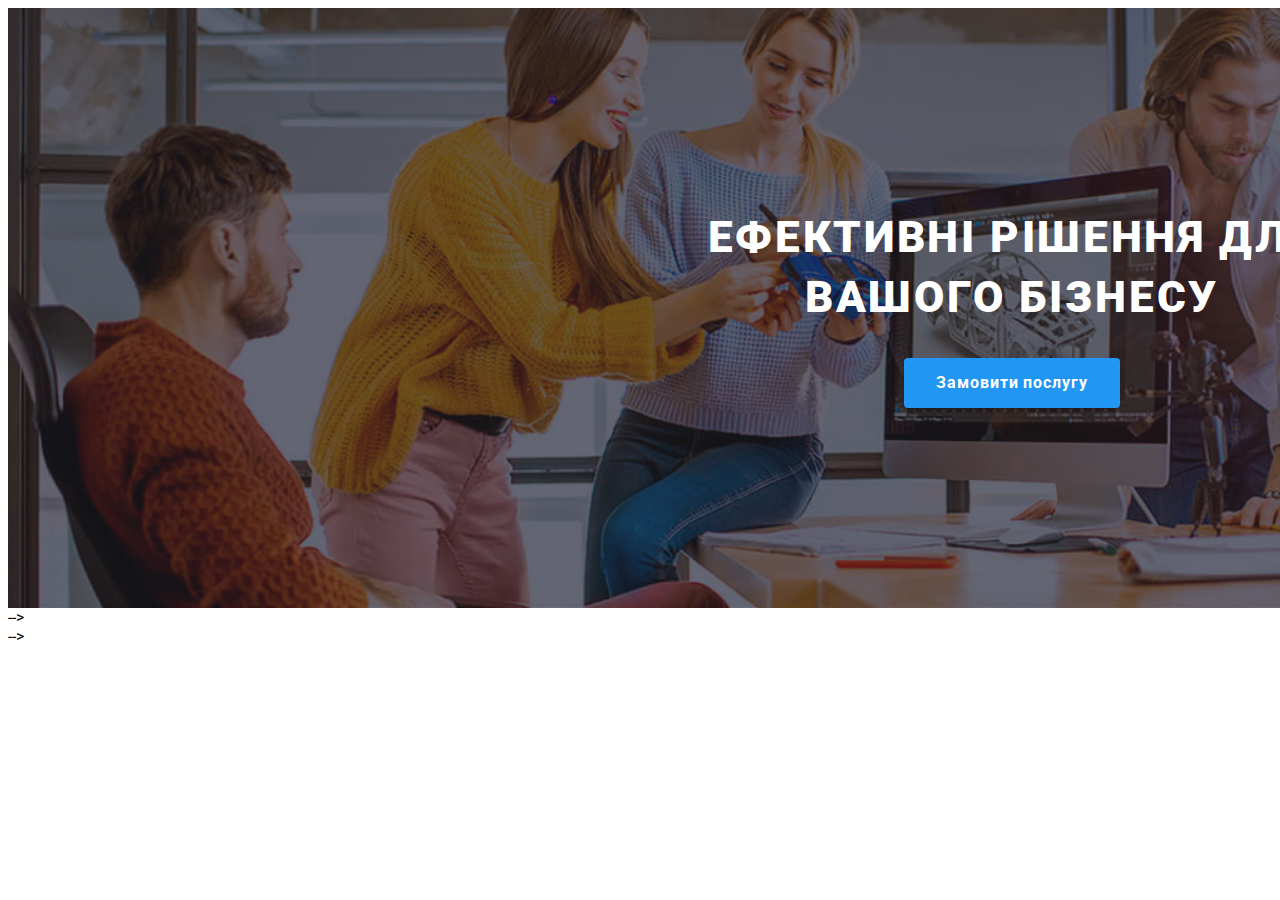
==== index.html @ d5b86d8e "1" ====
<!DOCTYPE html>
<html lang="uk">
  <head>
    <meta charset="UTF-8" />
    <meta http-equiv="X-UA-Compatible" content="IE=edge" />
    <meta name="viewport" content="width=device-width, initial-scale=1.0" />
    <title>Студія</title>
    <link rel="preconnect" href="https://fonts.googleapis.com" />
    <link rel="preconnect" href="https://fonts.gstatic.com" crossorigin />
    <link
      href="https://fonts.googleapis.com/css2?family=Raleway:wght@700&family=Roboto:wght@400;500;700;900&display=swap"
      rel="stylesheet"
    />
    <link
      rel="stylesheet"
      href="https://cdnjs.cloudflare.com/ajax/libs/modern-normalize/1.1.0/modern-normalize.min.css"
      integrity="sha512-wpPYUAdjBVSE4KJnH1VR1HeZfpl1ub8YT/NKx4PuQ5NmX2tKuGu6U/JRp5y+Y8XG2tV+wKQpNHVUX03MfMFn9Q=="
      crossorigin="anonymous"
      referrerpolicy="no-referrer"
    />
    <link rel="stylesheet" href="./css/main.min.css" />
  </head>
  <body>
    <!-- <header class="header">
      <div class="container header__container">
        <nav class="navigation">
          <a class="logo navigation__logo link" href="./index.html"
            >Web<span class="logo__item">Studio</span></a
          >
          <ul class="category list">
            <li class="category__item">
              <a
                class="category__link link current category__header"
                href="./index.html"
                >Студія</a
              >
            </li>
            <li class="category__item">
              <a
                class="category__link link category__header"
                href="./portfolio.html"
                >Портфоліо</a
              >
            </li>
            <li class="category__item">
              <a class="category__link link category__header" href="#"
                >Контакти</a
              >
            </li>
          </ul>
        </nav>
        <ul class="connect list header__connect">
          <li class="connect__top">
            <a class="connect__mail link" href="mailto:info@devstudio.com">
              <svg class="connect__icon" width="16" height="12">
                <use href="./images/symbol-defs.svg#icon-envelope"></use>
              </svg>
              info@devstudio.com</a
            >
          </li>
          <li class="connect__bottom">
            <a class="connect__tel link" href="tel:+380961111111">
              <svg class="connect__icon" width="10" height="16">
                <use href="./images/symbol-defs.svg#icon-smartphone"></use>
              </svg>
              +38 096 111 11 11
            </a>
          </li>
        </ul>
      </div>
    </header> -->
    <main>
      <section class="hero section-hero">
        <div class="container hero_container">
          <h1 class="hero-title">Ефективні рішення для вашого бізнесу</h1>
          <button type="button" data-modal-open class="hero-btn">
            Замовити послугу
          </button>
        </div>
      </section>
      -->
      <!-- <section class="about section">
        <div class="container">
          <ul class="picture list">
            <li class="picture__item-1">
              <div class="picture__icon about__icon">
                <svg
                  class="picture__soc-icon about__soc-icon"
                  width="70"
                  height="70"
                >
                  <use href="./images/symbol-defs.svg#icon-antenna"></use>
                </svg>
              </div>
              <h3 class="picture__title about__picture">Увага до деталей</h3>
              <p class="picture__text">
                Ідейні міркування, і навіть початок повсякденної роботи з
                формування позиції.
              </p>
            </li>
            <li class="picture__item-2">
              <div class="picture__icon about__icon">
                <svg
                  class="picture__soc-icon about__soc-icon"
                  width="70"
                  height="70"
                >
                  <use href="./images/symbol-defs.svg#icon-clock"></use>
                </svg>
              </div>
              <h3 class="picture__title about__picture">Пунктуальність</h3>
              <p class="picture__text">
                Завдання організації, особливо рамки і місце навчання кадрів
                тягне у себе.
              </p>
            </li>
            <li class="picture__item-3">
              <div class="picture__icon about__icon">
                <svg
                  class="picture__soc-icon about__soc-icon"
                  width="70"
                  height="70"
                >
                  <use href="./images/symbol-defs.svg#icon-diagram"></use>
                </svg>
              </div>
              <h3 class="picture__title about__picture">Планування</h3>
              <p class="picture__text">
                Так само консультація з широким активом значною мірою зумовлює.
              </p>
            </li>
            <li class="picture__item-4">
              <div class="picture__icon about__icon">
                <svg
                  class="picture__soc-icon about__soc-icon"
                  width="70"
                  height="70"
                >
                  <use href="./images/symbol-defs.svg#icon-astronaut"></use>
                </svg>
              </div>
              <h3 class="picture__title about__picture">Сучасні технології</h3>
              <p class="picture__text">
                Значимість цих проблем настільки очевидна, що реалізація
                планових завдань.
              </p>
            </li>
          </ul>
        </div>
      </section> -->
      <!-- <section class="work section-work">
        <div class="container">
          <h2 class="work-title">Чим ми займаємося</h2>
          <ul class="card list">
            <li class="card__item">
              <img
                src="./images/hw1-1-img.jpg"
                alt="робоче місце"
                width="370"
                height="294"
              />
              <p class="card__heading work__card">Десктопні додатки</p>
            </li>
            <li class="card__item">
              <img
                src="./images/hw1-2-img.jpg"
                alt="робоче місце"
                width="370"
                height="294"
              />
              <p class="card__heading work__card">Мобільні додатки</p>
            </li>
            <li class="card__item">
              <img
                src="./images/hw1-3-img.jpg"
                alt="робоче місце"
                width="370"
                height="294"
              />
              <p class="card__heading work__card">Дизайнерські рішення</p>
            </li>
          </ul>
        </div>
      </section> -->
      <!--<section class="team section">
        <div class="container">
          <h2 class="team-top-title">Наша команда</h2>
          <ul class="team-list list">
            <li class="team-link">
              <img
                class="team-img"
                src="./images/team-hw1-1.jpg"
                alt="Ігор Дем'яненко"
                width="270"
                height="260"
              />
              <div class="team-content">
                <h3 class="team-title">Ігор Дем'яненко</h3>
                <p class="team-text">Product Designer</p>
              </div>
              <ul class="team-soc-list list">
                <li class="team-soc-item">
                  <a class="team-soc-link" href="">
                    <svg class="team-soc-icon" width="20" height="20">
                      <use href="./images/symbol-defs.svg#icon-instagram"></use>
                    </svg>
                  </a>
                </li>
                <li class="team-soc-item">
                  <a class="team-soc-link" href="">
                    <svg class="team-soc-icon" width="20" height="20">
                      <use href="./images/symbol-defs.svg#icon-twitter"></use>
                    </svg>
                  </a>
                </li>
                <li class="team-soc-item">
                  <a class="team-soc-link" href="">
                    <svg class="team-soc-icon" width="20" height="20">
                      <use href="./images/symbol-defs.svg#icon-facebook"></use>
                    </svg>
                  </a>
                </li>
                <li class="team-soc-item">
                  <a class="team-soc-link" href="">
                    <svg class="team-soc-icon" width="20" height="20">
                      <use href="./images/symbol-defs.svg#icon-linkedin"></use>
                    </svg>
                  </a>
                </li>
              </ul>
            </li>
            <li class="team-link">
              <img
                class="team-img"
                src="./images/team-hw1-2.jpg"
                alt="Ольга Рєпіна"
                width="270"
                height="260"
              />
              <div class="team-content">
                <h3 class="team-title">Ольга Рєпіна</h3>
                <p class="team-text">Frontend Developer</p>
              </div>
              <ul class="team-soc-list list">
                <li class="team-soc-item">
                  <a class="team-soc-link" href="">
                    <svg class="team-soc-icon" width="20" height="20">
                      <use href="./images/symbol-defs.svg#icon-instagram"></use>
                    </svg>
                  </a>
                </li>
                <li class="team-soc-item">
                  <a class="team-soc-link" href="">
                    <svg class="team-soc-icon" width="20" height="20">
                      <use href="./images/symbol-defs.svg#icon-twitter"></use>
                    </svg>
                  </a>
                </li>
                <li class="team-soc-item">
                  <a class="team-soc-link" href="">
                    <svg class="team-soc-icon" width="20" height="20">
                      <use href="./images/symbol-defs.svg#icon-facebook"></use>
                    </svg>
                  </a>
                </li>
                <li class="team-soc-item">
                  <a class="team-soc-link" href="">
                    <svg class="team-soc-icon" width="20" height="20">
                      <use href="./images/symbol-defs.svg#icon-linkedin"></use>
                    </svg>
                  </a>
                </li>
              </ul>
            </li>
            <li class="team-link">
              <img
                class="team-img"
                src="./images/team-hw1-3.jpg"
                alt="Микола Тарасов"
                width="270"
                height="260"
              />
              <div class="team-content">
                <h3 class="team-title">Микола Тарасов</h3>
                <p class="team-text">Marketing</p>
              </div>
              <ul class="team-soc-list list">
                <li class="team-soc-item">
                  <a class="team-soc-link" href="">
                    <svg class="team-soc-icon" width="20" height="20">
                      <use href="./images/symbol-defs.svg#icon-instagram"></use>
                    </svg>
                  </a>
                </li>
                <li class="team-soc-item">
                  <a class="team-soc-link" href="">
                    <svg class="team-soc-icon" width="20" height="20">
                      <use href="./images/symbol-defs.svg#icon-twitter"></use>
                    </svg>
                  </a>
                </li>
                <li class="team-soc-item">
                  <a class="team-soc-link" href="">
                    <svg class="team-soc-icon" width="20" height="20">
                      <use href="./images/symbol-defs.svg#icon-facebook"></use>
                    </svg>
                  </a>
                </li>
                <li class="team-soc-item">
                  <a class="team-soc-link" href="">
                    <svg class="team-soc-icon" width="20" height="20">
                      <use href="./images/symbol-defs.svg#icon-linkedin"></use>
                    </svg>
                  </a>
                </li>
              </ul>
            </li>
            <li class="team-link">
              <img
                class="team-img"
                src="./images/team-hw1-4.jpg"
                alt="Михайло Єрмаков"
                width="270"
                height="260"
              />
              <div class="team-content">
                <h3 class="team-title">Михайло Єрмаков</h3>
                <p class="team-text">UI Designer</p>
              </div>
              <ul class="team-soc-list list">
                <li class="team-soc-item">
                  <a class="team-soc-link" href="">
                    <svg class="team-soc-icon" width="20" height="20">
                      <use href="./images/symbol-defs.svg#icon-instagram"></use>
                    </svg>
                  </a>
                </li>
                <li class="team-soc-item">
                  <a class="team-soc-link" href="">
                    <svg class="team-soc-icon" width="20" height="20">
                      <use href="./images/symbol-defs.svg#icon-twitter"></use>
                    </svg>
                  </a>
                </li>
                <li class="team-soc-item">
                  <a class="team-soc-link" href="">
                    <svg class="team-soc-icon" width="20" height="20">
                      <use href="./images/symbol-defs.svg#icon-facebook"></use>
                    </svg>
                  </a>
                </li>
                <li class="team-soc-item">
                  <a class="team-soc-link" href="">
                    <svg class="team-soc-icon" width="20" height="20">
                      <use href="./images/symbol-defs.svg#icon-linkedin"></use>
                    </svg>
                  </a>
                </li>
              </ul>
            </li>
          </ul>
        </div>
      </section>
      -->
      <!--<section class="client section">
        <div class="container">
          <h2 class="client-title">Постійні клієнти</h2>
          <ul class="client-list list">
            <li class="client-item">
              <a class="client-link" href="">
                <svg class="client-icon" width="106" height="60">
                  <use href="./images/symbol-defs.svg#icon-Logo-1"></use>
                </svg>
              </a>
            </li>
            <li class="client-item">
              <a class="client-link" href="">
                <svg class="client-icon" width="106" height="60">
                  <use href="./images/symbol-defs.svg#icon-Logo-2"></use>
                </svg>
              </a>
            </li>
            <li class="client-item">
              <a class="client-link" href="">
                <svg class="client-icon" width="106" height="60">
                  <use href="./images/symbol-defs.svg#icon-Logo-3"></use>
                </svg>
              </a>
            </li>
            <li class="client-item">
              <a class="client-link" href="">
                <svg class="client-icon" width="106" height="60">
                  <use href="./images/symbol-defs.svg#icon-Logo-4"></use>
                </svg>
              </a>
            </li>
            <li class="client-item">
              <a class="client-link" href="">
                <svg class="client-icon" width="106" height="60">
                  <use href="./images/symbol-defs.svg#icon-Logo-4-1"></use>
                </svg>
              </a>
            </li>
            <li class="client-item">
              <a class="client-link" href="">
                <svg class="client-icon" width="106" height="60">
                  <use href="./images/symbol-defs.svg#icon-Logo-6"></use>
                </svg>
              </a>
            </li>
          </ul>
        </div>
      </section>
    </main> -->
      <!--<footer class="footer">
      <div class="foter container">
        <div class="footer-soc">
          <a class="footer-link link" href="./index.html"
            >Web<span class="footer-logo">Studio</span></a
          >
          <address class="footer-address">
            <ul class="footer-list list">
              <li class="footer-item">
                <a
                  class="footer-map link"
                  href="https://goo.gl/maps/CyibSN7R3VRPbVuL6"
                  target="_blank"
                  rel="noopener noreferrer"
                  >м. Київ, пр-т Лесі Українки, 26</a
                >
              </li>
              <li class="footer-item">
                <a class="footer-mail link" href="mailto:info@devstudio.com"
                  >info@devstudio.com</a
                >
              </li>
              <li>
                <a class="footer-tel link" href="tel:+380961111111"
                  >+38 096 111 11 11</a
                >
              </li>
            </ul>
          </address>
        </div>
        <div class="footer-soc">
          <div class="foter-item">
            <p class="footer-soc-title">приєднуйтесь</p>
            <ul class="footer-soc-list list">
              <li class="footer-soc-item">
                <a class="footer-soc-link" href="">
                  <svg class="footer-soc-icon" width="20" height="20">
                    <use href="./images/symbol-defs.svg#icon-instagram"></use>
                  </svg>
                </a>
              </li>
              <li class="footer-soc-item">
                <a class="footer-soc-link" href="">
                  <svg class="footer-soc-icon" width="20" height="20">
                    <use href="./images/symbol-defs.svg#icon-twitter"></use>
                  </svg>
                </a>
              </li>
              <li class="footer-soc-item">
                <a class="footer-soc-link" href="">
                  <svg class="footer-soc-icon" width="20" height="20">
                    <use href="./images/symbol-defs.svg#icon-facebook"></use>
                  </svg>
                </a>
              </li>
              <li class="footer-soc-item">
                <a class="footer-soc-link" href="">
                  <svg class="footer-soc-icon" width="20" height="20">
                    <use href="./images/symbol-defs.svg#icon-linkedin"></use>
                  </svg>
                </a>
              </li>
            </ul>
          </div>
        </div>
        <form>
          <p class="footer-mailing-title">Підпишіться на розсилку</p>
          <input
            type="email"
            class="footer-input"
            name="user-email"
            placeholder="E-mail"
          />
          <button type="submit" class="footer-btn">
            <div class="mailing-item">
              Підписатися
              <svg width="24" height="24">
                <use href="./images/symbol-defs.svg#icon-icon-send"></use>
              </svg>
            </div>
          </button>
        </form>
      </div>
    </footer>
    <div data-modal class="backdrop is-hidden" data-modal>
      <div class="modal">
        <button type="button" data-modal-close class="modal-button">
          <svg class="svg" width="18" height="18">
            <use href="./images/symbol-defs.svg#icon-close-black"></use>
          </svg>
        </button>
        <p class="modal-title">Залиште свої дані, ми вам передзвонимо</p>
        <form>
          <div class="modal-field">
            <label>
              <span class="modal-item">Ім'я</span>
              <div class="input-wrap">
                <input
                  type="text"
                  class="modal-input"
                  name="user-name"
                  placeholder=""
                  required
                />
                <svg class="modal-input-icon" width="18" height="18">
                  <use href="./images/symbol-defs.svg#icon-person-black"></use>
                </svg>
              </div>
            </label>
          </div>
          <label>
            <span class="modal-item">Телефон</span>
            <div class="input-wrap">
              <input
                type="tel"
                class="modal-input"
                name="user-tel"
                placeholder=""
                required
              />
              <svg class="modal-input-icon" width="18" height="18">
                <use href="./images/symbol-defs.svg#icon-phone-black"></use>
              </svg>
            </div>
          </label>
          <label>
            <span class="modal-item">Пошта</span>
            <div class="input-wrap">
              <input
                type="email"
                class="modal-input"
                name="user-"
                placeholder=""
              />
              <svg class="modal-input-icon" width="18" height="18">
                <use href="./images/symbol-defs.svg#icon-email-black"></use>
              </svg>
            </div>
          </label>
          <label>
            <span class="modal-item">Коментар</span>
            <textarea
              type="text"
              class="modal-input-bottom"
              name="user-text"
              placeholder="Введіть текст"
            ></textarea>
          </label>
          <div class="checkbox">
            <input type="checkbox" class="checkbox-text" />
            <div class="checkbox-box">
              <p class="checkbox-title">Погоджуюся з розсилкою та приймаю</p>
              <a href="" class="checkbox-link">Умови договору</a>
            </div>
          </div>
          <button type="submit" class="modal-btn">Відправити</button>
        </form>
      </div>
    </div>
    <script src="./modal.js"></script>
  </body>
</html> -->
    </main>
  </body>
</html>
-->
---- css/main.min.css ----
p,h1,h2,h3,h4,h5,h6{margin:0}ul,ol{margin:0;padding-left:0}button{cursor:pointer}img{display:block;width:100%;max-width:100%;height:auto}body{font-family:"Roboto",sans-serif;background-color:#fff}.list{list-style:none}.link{text-decoration:none}.container{width:100%;padding-left:15px;padding-right:15px;margin:0 auto}@media screen and (min-width: 480px){.container{width:480px}}@media screen and (min-width: 768px){.container{width:656px}}@media screen and (min-width: 1200px){.container{width:1200px}}.section{padding-top:94px;padding-bottom:94px}@media screen and (min-width: 768px){.section{padding-top:60px;padding-bottom:60px}}.section-hero{padding:118px 60px 198px}@media screen and (min-width: 768px){.section-hero{padding:118px 204px 198px}}@media screen and (min-width: 1200px){.section-hero{padding-bottom:200px;padding-top:200px;width:1600px;margin:0 auto}}.section-work{padding-bottom:94px}.backdrop{position:fixed;width:100%;height:100%;top:0;left:0;background-color:rgba(0,0,0,.2);transition:visibility 250ms cubic-bezier(0.4, 0, 0.2, 1),opacity 250ms cubic-bezier(0.4, 0, 0.2, 1)}.modal{width:500px;min-height:500px;background-color:#fff;position:absolute;top:50%;left:50%;transform:translate(-50%, -50%) scale(1);transition:transform 250ms linear;padding:40px}.backdrop.is-hidden .modal{transform:translate(-50%, 50%) scaleY(0)}.is-hidden{opacity:0;visibility:hidden;pointer-events:none}.svg{transition-property:fill;transition-duration:250ms;transition-timing-function:cubic-bezier(0.4, 0, 0.2, 1)}.modal-button:hover .svg{fill:#2196f3}.modal-button{position:absolute;top:10px;right:10px;width:30px;height:30px;padding:0;background-color:#fff;border:1px solid rgba(0,0,0,.1);border-radius:50%;cursor:pointer;display:flex;align-items:center;justify-content:center;padding:0;transition-property:fill;transition-duration:250ms;transition-timing-function:cubic-bezier(0.4, 0, 0.2, 1)}.backdrop{width:100%;height:100%;left:0;top:0;box-shadow:0px 1px 3px rgba(0,0,0,.12),0px 1px 1px rgba(0,0,0,.14),0px 2px 1px rgba(0,0,0,.2);border-radius:4px}.modal-title{font-family:"Roboto";font-style:normal;font-weight:700;font-size:20px;line-height:1.15;text-align:center;letter-spacing:.03em;color:#212121;text-align:center;margin-bottom:12px}.modal-input{width:100%;height:40px;border:1px solid rgba(33,33,33,.2);border-radius:4px;padding-left:42px;outline:rgba(0,0,0,0);transition-property:border-color;transition-duration:250ms;transition-timing-function:cubic-bezier(0.4, 0, 0.2, 1)}.modal-input:focus,.modal-input:hover{border-color:#2196f3}.input-wrap{position:relative}.modal-input-icon{position:absolute;top:50%;transform:translateY(-50%);left:12px;transition-property:fill;transition-duration:250ms;transition-timing-function:cubic-bezier(0.4, 0, 0.2, 1)}.modal-input:focus+.modal-input-icon,.modal-input:hover+.modal-input-icon{fill:#2196f3}.modal-field{margin-bottom:10px}.modal-input-bottom{width:100%;height:120px;border:1px solid rgba(33,33,33,.2);border-radius:4px;margin-bottom:20px;resize:none;padding-top:12px;padding-left:16px;transition-property:border-color;transition-duration:250ms;transition-timing-function:cubic-bezier(0.4, 0, 0.2, 1)}.modal-input-bottom:focus,.modal-input-bottom:hover{border-color:#2196f3}.modal-input-bottom::-moz-placeholder{font-family:"Roboto";font-style:normal;font-weight:400;font-size:12px;line-height:1.1666666667;letter-spacing:.01em;color:rgba(117,117,117,.5)}.modal-input-bottom:-ms-input-placeholder{font-family:"Roboto";font-style:normal;font-weight:400;font-size:12px;line-height:1.1666666667;letter-spacing:.01em;color:rgba(117,117,117,.5)}.modal-input-bottom::placeholder{font-family:"Roboto";font-style:normal;font-weight:400;font-size:12px;line-height:1.1666666667;letter-spacing:.01em;color:rgba(117,117,117,.5)}.modal-item{font-family:"Roboto";font-style:normal;font-weight:400;font-size:12px;line-height:1.1666666667;letter-spacing:.01em;color:#757575;margin-bottom:4px}.checkbox{display:flex;margin-bottom:30px;justify-content:center;align-items:center}.checkbox-title{font-family:"Roboto";font-style:normal;font-weight:400;font-size:14px;line-height:1.7142857143;letter-spacing:.03em;color:#757575}.checkbox-link{font-family:"Roboto";font-style:normal;font-weight:400;font-size:14px;line-height:1.7142857143;letter-spacing:.03em;color:#2196f3}.checkbox-box{display:flex;margin-left:8px}.modal-btn{width:200px;height:50px;color:#fff;background:#2196f3;box-shadow:0px 4px 4px rgba(0,0,0,.15);border-radius:4px;margin-left:114px;border:none;transition-property:background-color;transition-duration:250ms;transition-timing-function:cubic-bezier(0.4, 0, 0.2, 1)}.modal-btn:hover,.modal-btn:focus{background-color:#188ce8}.checkbox-text{background-color:#2196f3;border-radius:2px;width:16px;height:15px;outline:none}.header{background-color:#fff;border-bottom:1px solid #ececec}.logo{font-family:"Raleway",sans-serif;font-style:normal;font-weight:700;font-size:26px;line-height:1.19;letter-spacing:.03em;color:#2196f3}.navigation__logo{margin-right:93px}.logo__item{color:#000}.category__link{position:relative;text-decoration:none;font-weight:500;font-size:14px;line-height:1.14;letter-spacing:.02em;color:#212121;display:inline-block;transition-property:fill,color;transition-duration:250ms;transition-timing-function:cubic-bezier(0.4, 0, 0.2, 1)}.category__link:hover,.category__link:focus{color:#2196f3;fill:#2196f3}.category__header{padding-top:32px;padding-bottom:32px}.header__container{display:flex;align-items:center}.navigation{display:flex;align-items:center}.connect{display:flex;align-items:center;justify-content:center}.header__connect{margin-left:218px;gap:50px}.category{display:flex}.category__item{margin-right:50px}.connect__mail{font-weight:500;font-size:14px;line-height:1.14;letter-spacing:.02em;color:#757575;display:flex;align-items:center;transition-property:fill,color;transition-duration:250ms;transition-timing-function:cubic-bezier(0.4, 0, 0.2, 1)}.connect__mail:hover,.connect__mail:focus{color:#2196f3;fill:#2196f3}.connect__tel{font-weight:500;font-size:14px;line-height:1.14;letter-spacing:.02em;color:#757575;display:flex;align-items:center;transition-property:fill,color;transition-duration:250ms;transition-timing-function:cubic-bezier(0.4, 0, 0.2, 1)}.connect__tel:hover,.connect__tel:focus{color:#2196f3;fill:#2196f3}.connect__icon{align-items:center;margin-right:10px;fill:#757575;transition-property:fill;transition-duration:250ms;transition-timing-function:cubic-bezier(0.4, 0, 0.2, 1)}.connect__tel:hover .connect__icon,.connect__tel:focus .connect__icon{fill:#2196f3}.connect__mail:hover .connect__icon,.connect__mail:focus .connect__icon{fill:#2196f3}.current{color:#2196f3;position:relative}.current::after{content:"";display:block;position:absolute;left:0;bottom:-1px;width:100%;height:4px;border-radius:2px;background-color:#2196f3}.hero_container{padding:0;width:100%}.hero{background-color:#2f303a;background-image:linear-gradient(rgba(47, 48, 58, 0.4), rgba(47, 48, 58, 0.4)),url(../images/hero-bg.jpg);background-repeat:no-repeat;background-position:center;background-size:cover;flex-grow:1}.hero-title{font-weight:900;font-size:26px;line-height:1.6153846154;text-align:center;letter-spacing:.06em;text-transform:uppercase;color:#fff;max-width:696px;margin:0 auto;margin-bottom:30px}@media screen and (min-width: 1200px){.hero-title{font-size:44px;line-height:1.36}}.hero-btn{font-family:inherit;font-weight:700;font-size:16px;line-height:1.87;display:flex;align-items:center;text-align:center;letter-spacing:.06em;color:#fff;min-width:216px;height:50px;margin:0 auto;justify-content:center;border:none;border-radius:4px}.hero-button{padding-right:492px;padding-left:492px}.hero-btn{background-color:#2196f3;transition-property:background-color;transition-duration:250ms;transition-timing-function:cubic-bezier(0.4, 0, 0.2, 1)}.hero-btn:hover,.hero-btn:focus{background-color:#188ce8}.picture__title{font-weight:700;font-size:14px;line-height:1.14;letter-spacing:.03em;text-transform:uppercase;color:#212121;margin-bottom:10px}.about__picture{margin-bottom:10px}.picture__text{font-weight:400;font-size:14px;line-height:1.71;letter-spacing:.03em;color:#757575}.picture__text{width:270;height:72}.picture{display:flex;flex-wrap:wrap;gap:30px}.picture__item-1{width:100%}@media screen and (min-width: 768px){.picture__item-1{width:calc((100% - 30px)/2)}}@media screen and (min-width: 1200px){.picture__item-1{width:calc((100% - 90px)/4)}}.picture__item-2{width:100%}@media screen and (min-width: 768px){.picture__item-2{width:calc((100% - 30px)/2)}}@media screen and (min-width: 1200px){.picture__item-2{width:calc((100% - 90px)/4)}}.picture__item-3{width:100%}@media screen and (min-width: 768px){.picture__item-3{width:calc((100% - 30px)/2)}}@media screen and (min-width: 1200px){.picture__item-3{width:calc((100% - 90px)/4)}}.picture__item-4{width:100%}@media screen and (min-width: 768px){.picture__item-4{width:calc((100% - 30px)/2)}}@media screen and (min-width: 1200px){.picture__item-4{width:calc((100% - 90px)/4)}}.picture__soc-icon{display:flex;align-items:center;justify-content:center;margin-top:25px;margin-bottom:25px;margin-left:100px;margin-right:10opx}.about__soc-icon{margin-top:25px;margin-bottom:25px;margin-left:100px;margin-right:10opx}.picture__icon{background-color:#f5f4fa;width:270px;height:120px;border-radius:4px;display:flex}.about__icon{margin-bottom:30px}.work-title{font-weight:700;font-size:36px;line-height:1.16;text-align:center;letter-spacing:.03em;color:#212121;margin-bottom:50px}.card{display:flex;justify-content:center;gap:30px}.card__item{position:relative}.card__heading{position:absolute;bottom:0;width:100%;font-weight:700;font-size:14px;line-height:1.1428571429;text-align:center;letter-spacing:.03em;text-transform:uppercase;color:#fff;background-color:rgba(47,48,58,.8)}.work__card{padding-top:27px;padding-bottom:27px}.team{background-color:#f5f4fa}.team-link{background-color:#fff;box-shadow:0px 1px 3px rgba(0,0,0,.12),0px 1px 1px rgba(0,0,0,.14),0px 2px 1px rgba(0,0,0,.2);border-radius:0px 0px 4px 4px;margin-bottom:30px;width:100%}@media screen and (min-width: 768px){.team-link{width:calc((100% - 30px)/2)}}@media screen and (min-width: 1200px){.team-link{width:calc((100% - 90px)/4)}}.team-img{margin-bottom:30px}.team-top-title{font-weight:700;font-size:36px;line-height:1.16;text-align:center;letter-spacing:.03em;color:#212121;margin-bottom:50px}.team-title{font-weight:500;font-size:16px;line-height:1.18;text-align:center;letter-spacing:.03em;color:#212121;margin-bottom:10px}.team-text{font-weight:400;font-size:16px;line-height:1.16;text-align:center;letter-spacing:.03em;color:#757575}.team-content{padding-bottom:16px}.team-list{display:flex;flex-wrap:wrap;gap:30px}.team-soc-link{width:44px;height:44px;border-radius:50%;background-color:#fff;display:flex;align-items:center;justify-content:center;transition-property:background-color;transition-duration:250ms;transition-timing-function:cubic-bezier(0.4, 0, 0.2, 1)}.team-soc-link:hover,.team-soc-link:focus{background-color:#2196f3}.team-soc-icon{fill:#afb1b8;transition-property:fill;transition-duration:250ms;transition-timing-function:cubic-bezier(0.4, 0, 0.2, 1)}.team-soc-link:hover .team-soc-icon,.team-soc-link:focus .team-soc-icon{fill:#fff}.team-soc-list{display:flex;justify-content:center;gap:10px;padding-bottom:30px}.client-title{font-weight:700;font-size:36px;line-height:1.18;text-align:center;letter-spacing:.03em;color:#212121;margin-bottom:50px}.client-item{height:92px;width:100%;width:calc((100% - 30px)/2)}@media screen and (min-width: 768px){.client-item{width:calc((100% - 60px)/3)}}@media screen and (min-width: 1200px){.client-item{width:calc((100% - 150px)/6)}}.client-list{display:flex;justify-content:center;flex-wrap:wrap;gap:30px}.client-link{display:flex;align-items:center;justify-content:center;border-radius:4px;border:1px solid #afb1b8;width:100%;height:100%;color:#afb1b8;transition-property:border-color;transition-duration:250ms;transition-timing-function:cubic-bezier(0.4, 0, 0.2, 1)}.client-link:hover,.client-link:focus{border-color:#2196f3}.client-icon{fill:currentColor;transition-property:fill;transition-duration:250ms;transition-timing-function:cubic-bezier(0.4, 0, 0.2, 1)}.client-link:hover .client-icon,.client-link:focus .client-icon{fill:#2196f3}.footer{background-color:#2f303a;padding-top:60px;padding-bottom:60px}.footer-logo{color:#fff}.footer-item{margin-bottom:9px}.footer-link{font-family:"Raleway",sans-serif;font-weight:700;font-size:26px;line-height:1.19;letter-spacing:.03em;color:#2196f3;display:inline-block;margin-bottom:20px}.footer-map{font-weight:400;font-size:14px;line-height:1.71;letter-spacing:.03em;color:#fff;transition-property:color;transition-duration:250ms;transition-timing-function:cubic-bezier(0.4, 0, 0.2, 1)}.footer-map:hover,.footer-map:focus{color:#2196f3}.footer-mail{font-weight:400;font-size:14px;line-height:1.71;letter-spacing:.03em;color:rgba(255,255,255,.6);transition-property:color;transition-duration:250ms;transition-timing-function:cubic-bezier(0.4, 0, 0.2, 1)}.footer-mail:hover,.footer-mail:focus{color:#2196f3}.footer-tel{font-weight:400;font-size:14px;line-height:1.71;letter-spacing:.03em;color:rgba(255,255,255,.6);transition-property:color;transition-duration:250ms;transition-timing-function:cubic-bezier(0.4, 0, 0.2, 1)}.footer-tel:hover,.footer-tel:focus{color:#2196f3}.footer-soc-title{font-weight:700;font-size:14px;line-height:1.14;letter-spacing:.03em;text-transform:uppercase;color:#fff;margin-bottom:20px}.footer-soc-list{display:flex}.foter{display:flex;align-items:baseline}.foter-item{margin-left:70px;margin-right:93px}.footer-soc-link{width:44px;height:44px;border-radius:50%;background-color:rgba(255,255,255,.1);display:flex;align-items:center;justify-content:center;transition-property:background-color;transition-duration:250ms;transition-timing-function:cubic-bezier(0.4, 0, 0.2, 1)}.footer-soc-link:hover,.footer-soc-link:focus{background-color:#2196f3}.footer-soc-list{gap:10px}.footer-soc-icon{fill:#fff}.footer-address{font-style:normal}.footer-mailing-title{font-family:"Roboto";font-style:normal;font-weight:700;font-size:14px;line-height:1.1428571429;letter-spacing:.03em;text-transform:uppercase;color:#fff;margin-bottom:20px}.footer-input{width:358px;height:50px;background:#2f303a;border:1px solid rgba(255,255,255,.3);filter:drop-shadow(0px 4px 4px rgba(0, 0, 0, 0.15));border-radius:4px;padding-left:16px}.footer-btn{width:200px;height:50px;color:#fff;background:#2196f3;box-shadow:0px 4px 4px rgba(0,0,0,.15);border-radius:4px;margin-left:12px;border:none}.mailing-item{font-family:"Roboto";font-style:normal;font-weight:700;font-size:16px;line-height:1.875;display:flex;align-items:center;justify-content:center;text-align:center;letter-spacing:.06em;color:#fff;gap:10px}.menu-title{font-weight:700;font-size:18px;line-height:2;letter-spacing:.06em;color:#212121;margin-bottom:4px}.menu-text{font-weight:400;font-size:16px;line-height:30px;letter-spacing:.03em;color:#757575}.menu-list{display:flex;flex-wrap:wrap;gap:30px;flex-basis:calc((100% - 60px)/3)}.menu-link{display:block;transition-property:box-shadow;transition-duration:250ms;transition-timing-function:cubic-bezier(0.4, 0, 0.2, 1)}.menu-link:hover,.menu-link:focus{box-shadow:0px 1px 1px rgba(0,0,0,.12),0px 4px 4px rgba(0,0,0,.06),1px 4px 6px rgba(0,0,0,.16)}.menu-item{padding:20px 24px;border:1px solid #eee;border-top:none}.menu-text-box{position:absolute;bottom:0;left:0;width:100%;height:100%;padding:63px 24px;font-weight:400;font-size:18px;line-height:1.5555555556;letter-spacing:.03em;color:#fff;background-color:rgba(33,150,243,.9);transform:translateY(100%);transition:transform 250ms cubic-bezier(0.4, 0, 0.2, 1)}.menu-link:hover .menu-text-box{transform:translateY(0)}.box{position:relative;overflow:hidden}.portfolio-btn{font-family:"Roboto",sans-serif;font-style:normal;font-weight:500;font-size:16px;line-height:1.62;text-align:center;letter-spacing:.03em;color:#212121;transition-property:color,background-color;transition-duration:250ms;transition-timing-function:cubic-bezier(0.4, 0, 0.2, 1)}.portfolio-btn{background-color:#f5f4fa;border:none;padding:6px 22px;border-radius:4px;transition-property:color,background-color;transition-duration:250ms;transition-timing-function:cubic-bezier(0.4, 0, 0.2, 1)}.portfolio-btn:hover,.portfolio-btn:focus{color:#fff;background-color:#2196f3}.portfolio-list{display:flex;justify-content:center;gap:8px;margin-bottom:50px}/*# sourceMappingURL=main.min.css.map */
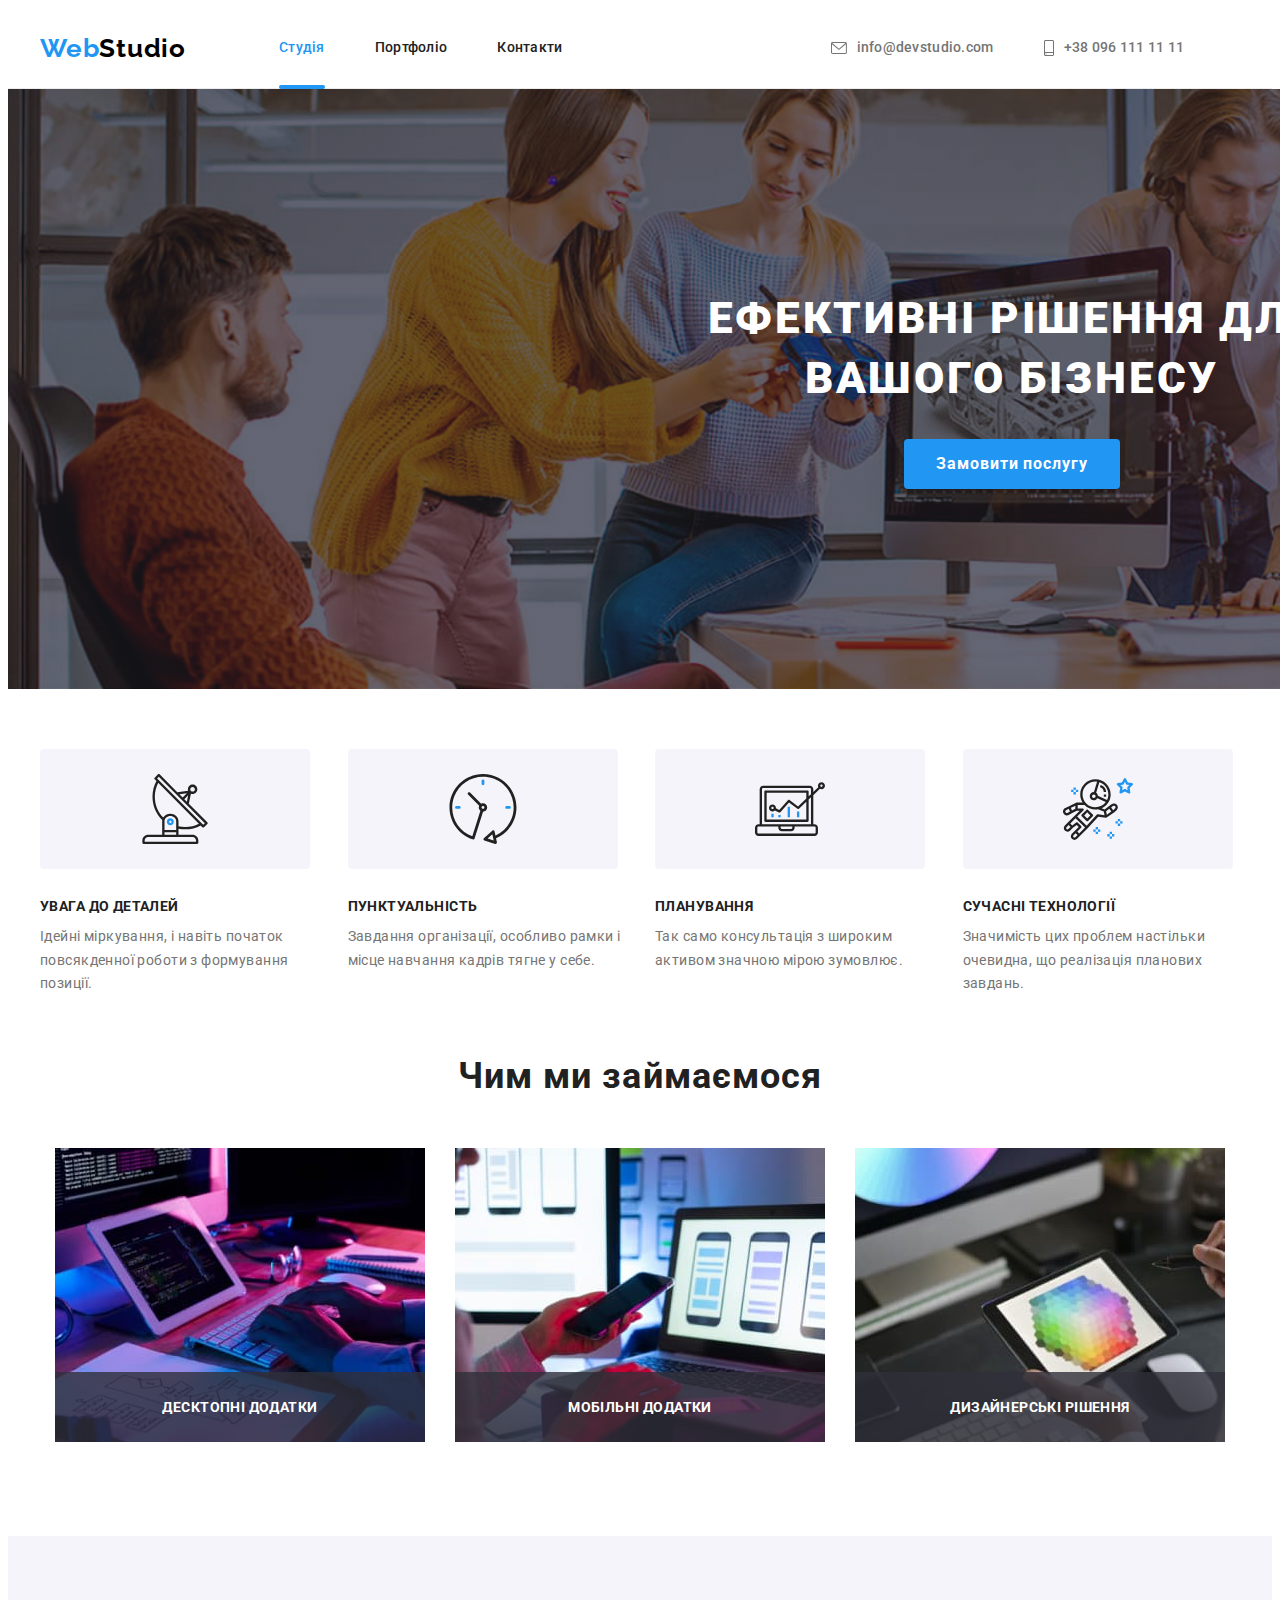
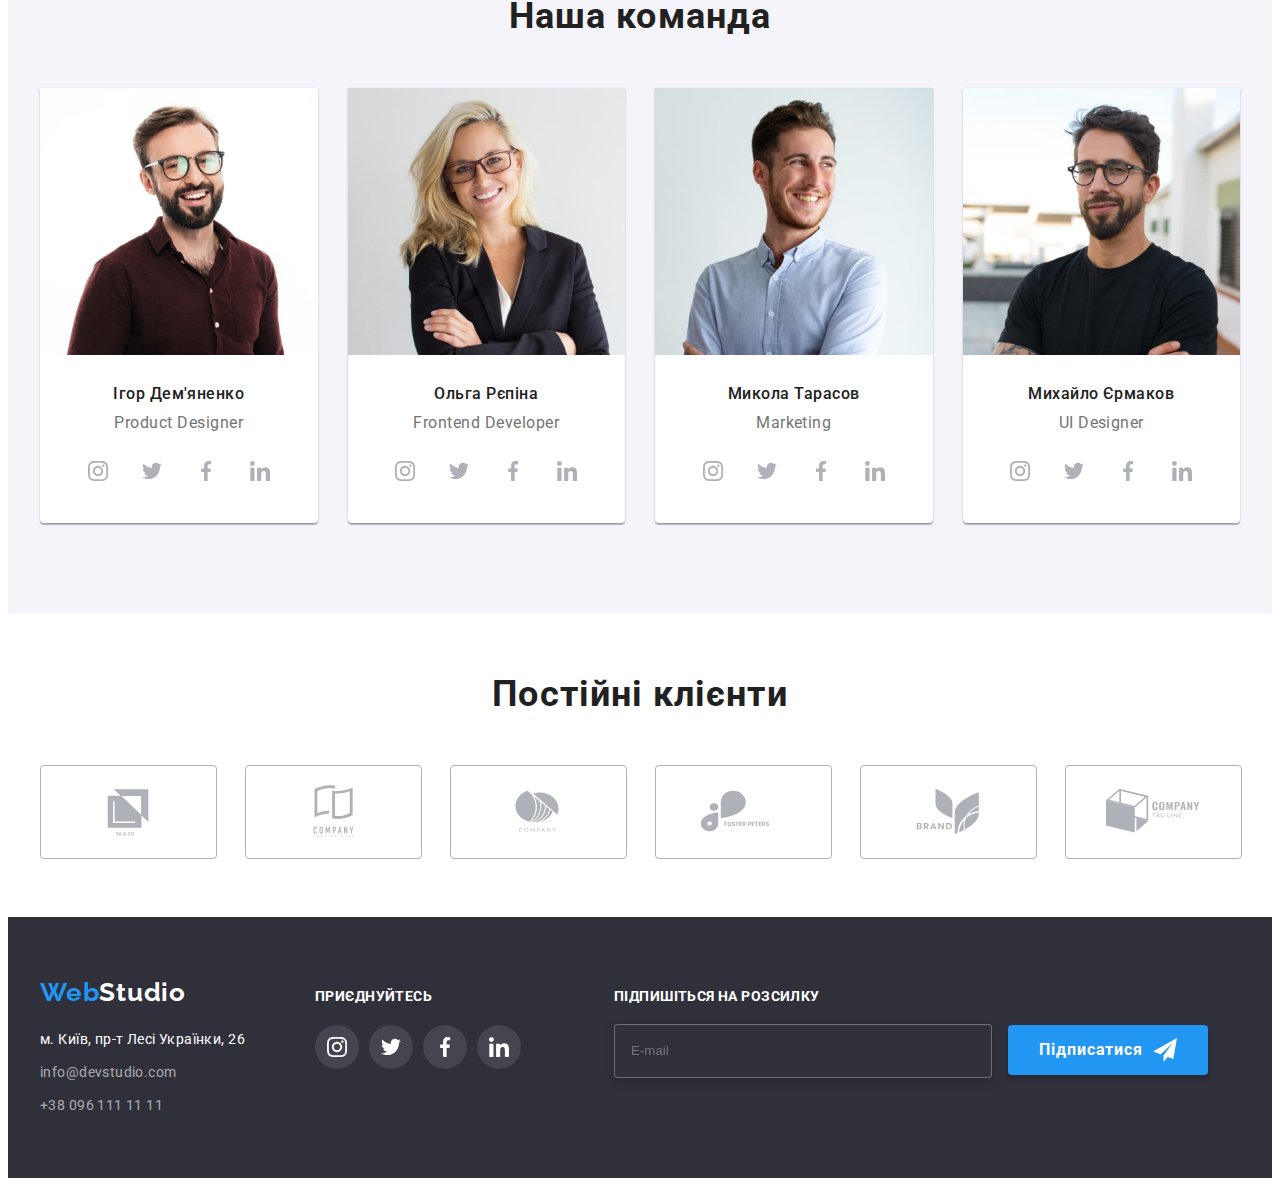
==== commit 330b5491: "2" ====
--- a/index.html
+++ b/index.html
@@ -21,7 +21,7 @@
     <link rel="stylesheet" href="./css/main.min.css" />
   </head>
   <body>
-    <!-- <header class="header">
+    <header class="header">
       <div class="container header__container">
         <nav class="navigation">
           <a class="logo navigation__logo link" href="./index.html"
@@ -68,7 +68,7 @@
           </li>
         </ul>
       </div>
-    </header> -->
+    </header> 
     <main>
       <section class="hero section-hero">
         <div class="container hero_container">
@@ -78,8 +78,7 @@
           </button>
         </div>
       </section>
-      -->
-      <!-- <section class="about section">
+      <section class="about section">
         <div class="container">
           <ul class="picture list">
             <li class="picture__item-1">
@@ -147,8 +146,8 @@
             </li>
           </ul>
         </div>
-      </section> -->
-      <!-- <section class="work section-work">
+      </section> 
+      <section class="work section-work">
         <div class="container">
           <h2 class="work-title">Чим ми займаємося</h2>
           <ul class="card list">
@@ -181,8 +180,8 @@
             </li>
           </ul>
         </div>
-      </section> -->
-      <!--<section class="team section">
+      </section> 
+      <section class="team section">
         <div class="container">
           <h2 class="team-top-title">Наша команда</h2>
           <ul class="team-list list">
@@ -361,8 +360,7 @@
           </ul>
         </div>
       </section>
-      -->
-      <!--<section class="client section">
+      <section class="client section">
         <div class="container">
           <h2 class="client-title">Постійні клієнти</h2>
           <ul class="client-list list">
@@ -411,8 +409,8 @@
           </ul>
         </div>
       </section>
-    </main> -->
-      <!--<footer class="footer">
+    </main> 
+    <footer class="footer">
       <div class="foter container">
         <div class="footer-soc">
           <a class="footer-link link" href="./index.html"
@@ -573,8 +571,7 @@
     </div>
     <script src="./modal.js"></script>
   </body>
-</html> -->
+</html> 
     </main>
   </body>
 </html>
--->
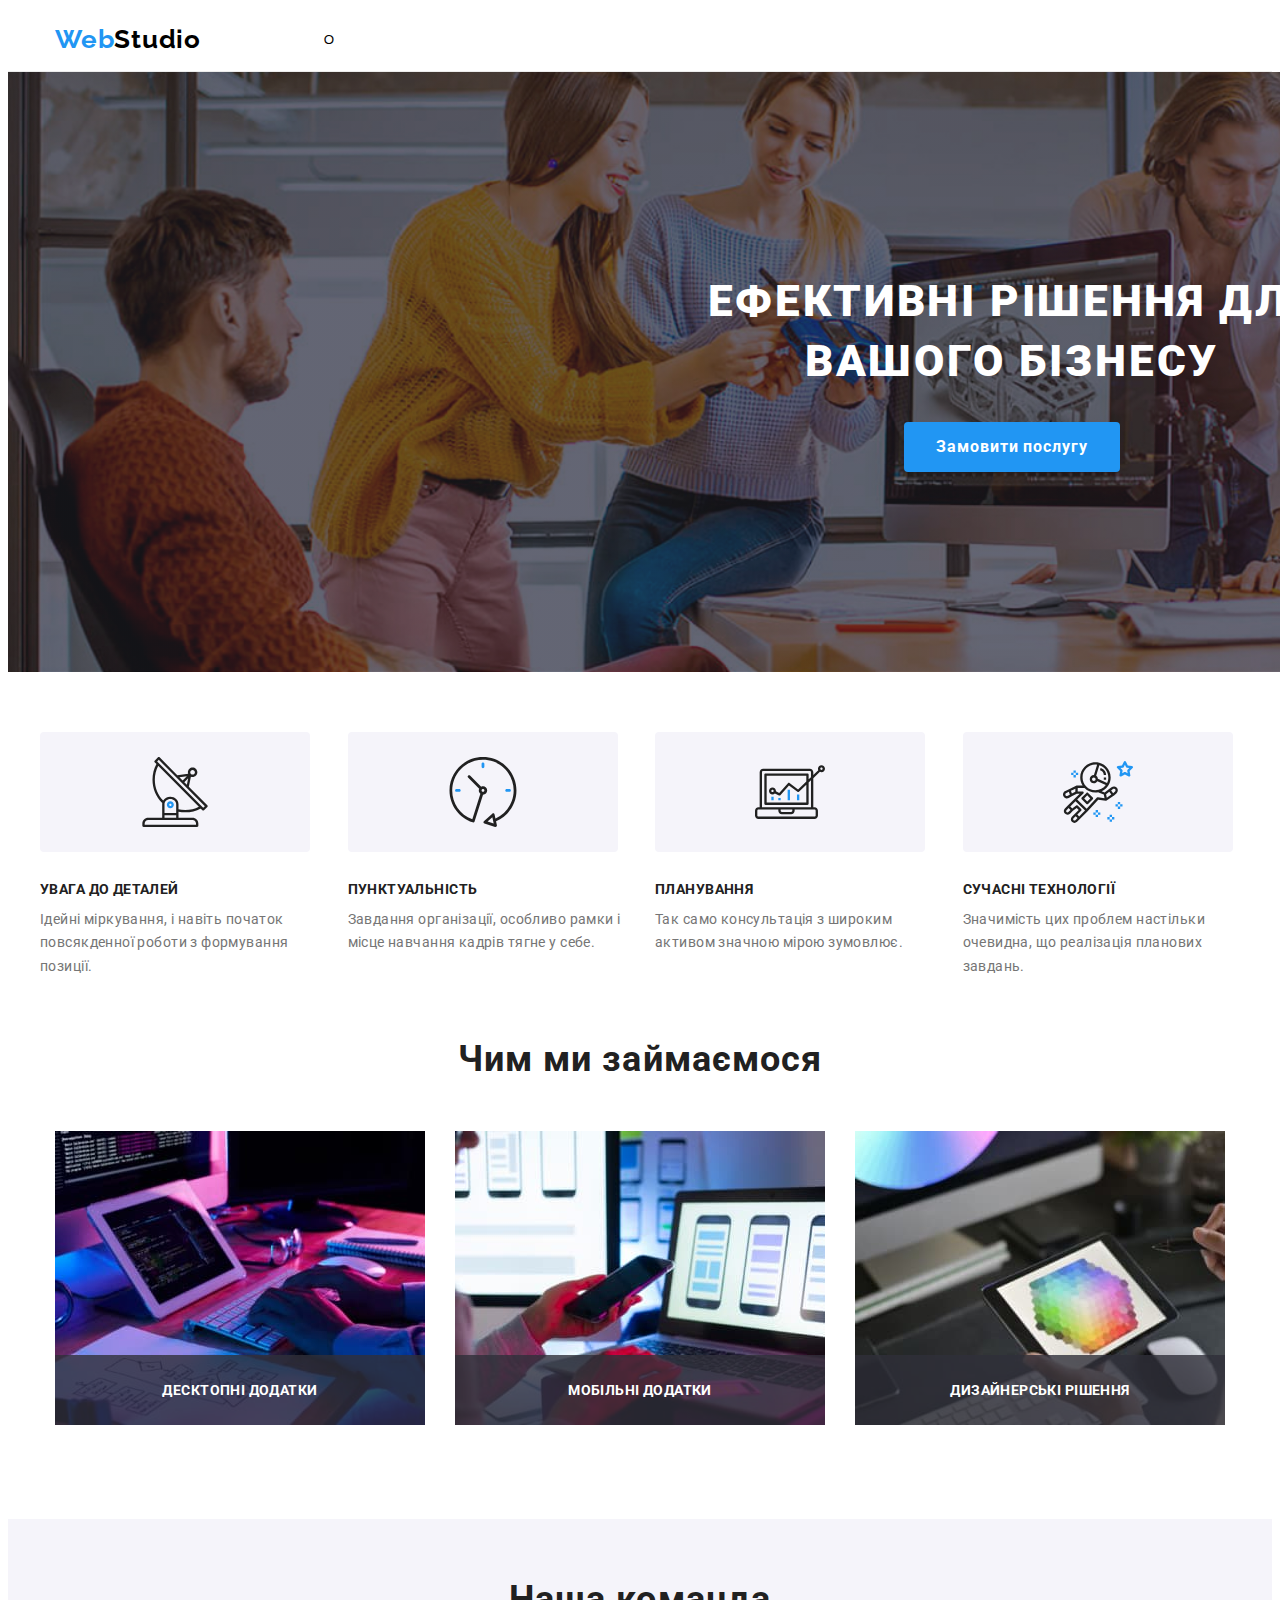
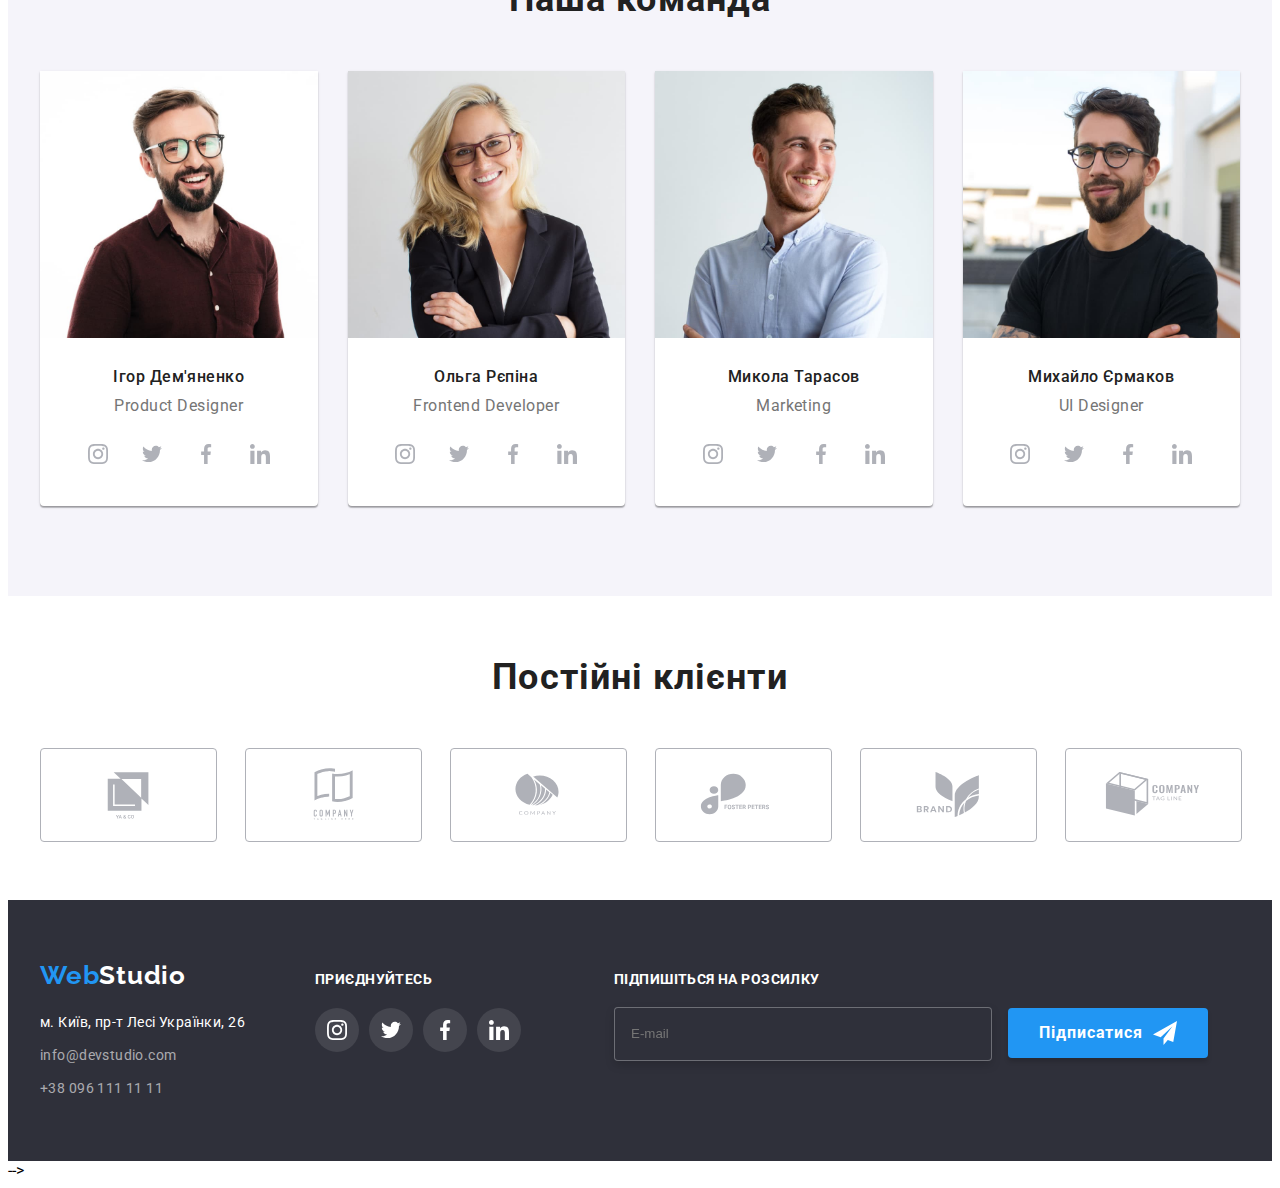
==== commit 67b83171: "1" ====
--- a/index.html
+++ b/index.html
@@ -67,10 +67,52 @@
             </a>
           </li>
         </ul>
+        <button type="button" class="menu-btn js-open-menu" aria-expanded="false" aria-controls="mobile-menu">O</button>
       </div>
-    </header> 
+    </header>
     <main>
-      <section class="hero section-hero">
+      <div class="mob-container js-menu-container is-open" id="mobile-menu">
+        <button type="button" class="menu-btn js-close-menu" >
+          X
+        </button>
+        <ul class="mob-list">
+          <li class="mob-item">
+            <a class="mob-link current" href="./index.html">Студія</a>
+          </li>
+          <li class="mob-item">
+            <a class="mob-link " href="./portfolio.html">Портфоліо</a>
+          </li>
+          <li class="mob-item">
+            <a class="mob-link " href="">Контакти</a>
+          </li>
+        </ul>
+        <ul class="mob-contact">
+          <li class="mob-contact-item">
+            <a class="mob-contact-tel link" href="tel:+380961111111">
+              +38 096 111 11 11
+            </a>
+          </li>
+          <li>
+            <a class="mob-contact-mail link" href="mailto:info@devstudio.com">
+              info@devstudio.com</a>
+          </li>
+        </ul>
+        <ul class="mob-soc">
+          <li class="mob-soc-item">
+            <a class="mob-soc-link" href="">Instagram</a>
+          </li>
+          <li class="mob-soc-item">
+            <a class="mob-soc-link" href="">Twitter</a>
+          </li>
+          <li class="mob-soc-item">
+            <a class="mob-soc-link" href="">Facebook</a>
+          </li>
+          <li class="mob-soc-item">
+            <a class="mob-soc-link" href="">Linkedin</a>
+          </li>
+        </ul>
+      </div>
+        <section class="hero section-hero">
         <div class="container hero_container">
           <h1 class="hero-title">Ефективні рішення для вашого бізнесу</h1>
           <button type="button" data-modal-open class="hero-btn">
@@ -186,13 +228,20 @@
           <h2 class="team-top-title">Наша команда</h2>
           <ul class="team-list list">
             <li class="team-link">
-              <img
-                class="team-img"
-                src="./images/team-hw1-1.jpg"
-                alt="Ігор Дем'яненко"
-                width="270"
-                height="260"
-              />
+              <picture>
+                <source srcset="./images/team-hw1-1.jpg  1x, ./images/team-hw1-1-2x.jpg 2x"
+                media="(min-width: 1200px)"
+                />
+                <source srcset="./images/team-hw1-1-img-tab.jpg  1x, ./images/team-hw1-1-img-tab-2x.jpg 2x"
+                media="(min-width: 768px)"/>
+                <source srcset="./images/team-hw1-1-img-mob.jpg  1x, ./images/team-hw1-1-img-mob-2x.jpg 2x"
+                media="(max-width: 768px)"/>
+                <img
+                  class="team-img"
+                  src="./images/team-hw1-1.jpg"
+                  alt="Ігор Дем'яненко"
+                />
+              </picture>
               <div class="team-content">
                 <h3 class="team-title">Ігор Дем'яненко</h3>
                 <p class="team-text">Product Designer</p>
@@ -229,13 +278,20 @@
               </ul>
             </li>
             <li class="team-link">
-              <img
-                class="team-img"
-                src="./images/team-hw1-2.jpg"
-                alt="Ольга Рєпіна"
-                width="270"
-                height="260"
-              />
+              <picture>
+                <source srcset="./images/team-hw1-2.jpg  1x, ./images/team-hw1-2-2x.jpg 2x"
+                  media="(min-width: 1200px)"
+                  />
+                  <source srcset="./images/team-hw1-2-img-tab.jpg  1x, ./images/team-hw1-2-img-tab-2x.jpg 2x"
+                  media="(min-width: 768px)"/>
+                  <source srcset="./images/team-hw1-2-img-mob.jpg  1x, ./images/team-hw1-2-img-mob-2x.jpg 2x"
+                  media="(max-width: 768px)"/>
+                <img
+                  class="team-img"
+                  src="./images/team-hw1-2.jpg"
+                  alt="Ольга Рєпіна"
+                />
+              </picture>
               <div class="team-content">
                 <h3 class="team-title">Ольга Рєпіна</h3>
                 <p class="team-text">Frontend Developer</p>
@@ -272,13 +328,20 @@
               </ul>
             </li>
             <li class="team-link">
-              <img
-                class="team-img"
-                src="./images/team-hw1-3.jpg"
-                alt="Микола Тарасов"
-                width="270"
-                height="260"
-              />
+              <picture>
+                <source srcset="./images/team-hw1-3.jpg  1x, ./images/team-hw1-3-2x.jpg 2x"
+                  media="(min-width: 1200px)"
+                  />
+                  <source srcset="./images/team-hw1-3-img-tab.jpg  1x, ./images/team-hw1-3-img-tab-2x.jpg 2x"
+                  media="(min-width: 768px)"/>
+                  <source srcset="./images/team-hw1-3-img-mob.jpg  1x, ./images/team-hw1-3-img-mob-2x.jpg 2x"
+                  media="(max-width: 768px)"/>
+                <img
+                  class="team-img"
+                  src="./images/team-hw1-3.jpg"
+                  alt="Микола Тарасов"
+                />
+              </picture>
               <div class="team-content">
                 <h3 class="team-title">Микола Тарасов</h3>
                 <p class="team-text">Marketing</p>
@@ -315,13 +378,20 @@
               </ul>
             </li>
             <li class="team-link">
-              <img
-                class="team-img"
-                src="./images/team-hw1-4.jpg"
-                alt="Михайло Єрмаков"
-                width="270"
-                height="260"
-              />
+              <picture>
+                <source srcset="./images/team-hw1-4.jpg  1x, ./images/team-hw1-4-2x.jpg 2x"
+                  media="(min-width: 1200px)"
+                  />
+                  <source srcset="./images/team-hw1-4-img-tab.jpg  1x, ./images/team-hw1-4-img-tab-2x.jpg 2x"
+                  media="(min-width: 768px)"/>
+                  <source srcset="./images/team-hw1-4-img-mob.jpg  1x, ./images/team-hw1-4-img-mob-2x.jpg 2x"
+                  media="(max-width: 768px)"/>
+                <img
+                  class="team-img"
+                  src="./images/team-hw1-4.jpg"
+                  alt="Михайло Єрмаков"
+                />
+              </picture>
               <div class="team-content">
                 <h3 class="team-title">Михайло Єрмаков</h3>
                 <p class="team-text">UI Designer</p>
@@ -570,8 +640,12 @@
       </div>
     </div>
     <script src="./modal.js"></script>
+    <script src="./mob-modal.js"></script>
   </body>
 </html> 
     </main>
   </body>
+</html> -->
+    </main>
+  </body>
 </html>
--- a/css/main.min.css
+++ b/css/main.min.css
@@ -1 +1 @@
-p,h1,h2,h3,h4,h5,h6{margin:0}ul,ol{margin:0;padding-left:0}button{cursor:pointer}img{display:block;width:100%;max-width:100%;height:auto}body{font-family:"Roboto",sans-serif;background-color:#fff}.list{list-style:none}.link{text-decoration:none}.container{width:100%;padding-left:15px;padding-right:15px;margin:0 auto}@media screen and (min-width: 480px){.container{width:480px}}@media screen and (min-width: 768px){.container{width:656px}}@media screen and (min-width: 1200px){.container{width:1200px}}.section{padding-top:94px;padding-bottom:94px}@media screen and (min-width: 768px){.section{padding-top:60px;padding-bottom:60px}}.section-hero{padding:118px 60px 198px}@media screen and (min-width: 768px){.section-hero{padding:118px 204px 198px}}@media screen and (min-width: 1200px){.section-hero{padding-bottom:200px;padding-top:200px;width:1600px;margin:0 auto}}.section-work{padding-bottom:94px}.backdrop{position:fixed;width:100%;height:100%;top:0;left:0;background-color:rgba(0,0,0,.2);transition:visibility 250ms cubic-bezier(0.4, 0, 0.2, 1),opacity 250ms cubic-bezier(0.4, 0, 0.2, 1)}.modal{width:500px;min-height:500px;background-color:#fff;position:absolute;top:50%;left:50%;transform:translate(-50%, -50%) scale(1);transition:transform 250ms linear;padding:40px}.backdrop.is-hidden .modal{transform:translate(-50%, 50%) scaleY(0)}.is-hidden{opacity:0;visibility:hidden;pointer-events:none}.svg{transition-property:fill;transition-duration:250ms;transition-timing-function:cubic-bezier(0.4, 0, 0.2, 1)}.modal-button:hover .svg{fill:#2196f3}.modal-button{position:absolute;top:10px;right:10px;width:30px;height:30px;padding:0;background-color:#fff;border:1px solid rgba(0,0,0,.1);border-radius:50%;cursor:pointer;display:flex;align-items:center;justify-content:center;padding:0;transition-property:fill;transition-duration:250ms;transition-timing-function:cubic-bezier(0.4, 0, 0.2, 1)}.backdrop{width:100%;height:100%;left:0;top:0;box-shadow:0px 1px 3px rgba(0,0,0,.12),0px 1px 1px rgba(0,0,0,.14),0px 2px 1px rgba(0,0,0,.2);border-radius:4px}.modal-title{font-family:"Roboto";font-style:normal;font-weight:700;font-size:20px;line-height:1.15;text-align:center;letter-spacing:.03em;color:#212121;text-align:center;margin-bottom:12px}.modal-input{width:100%;height:40px;border:1px solid rgba(33,33,33,.2);border-radius:4px;padding-left:42px;outline:rgba(0,0,0,0);transition-property:border-color;transition-duration:250ms;transition-timing-function:cubic-bezier(0.4, 0, 0.2, 1)}.modal-input:focus,.modal-input:hover{border-color:#2196f3}.input-wrap{position:relative}.modal-input-icon{position:absolute;top:50%;transform:translateY(-50%);left:12px;transition-property:fill;transition-duration:250ms;transition-timing-function:cubic-bezier(0.4, 0, 0.2, 1)}.modal-input:focus+.modal-input-icon,.modal-input:hover+.modal-input-icon{fill:#2196f3}.modal-field{margin-bottom:10px}.modal-input-bottom{width:100%;height:120px;border:1px solid rgba(33,33,33,.2);border-radius:4px;margin-bottom:20px;resize:none;padding-top:12px;padding-left:16px;transition-property:border-color;transition-duration:250ms;transition-timing-function:cubic-bezier(0.4, 0, 0.2, 1)}.modal-input-bottom:focus,.modal-input-bottom:hover{border-color:#2196f3}.modal-input-bottom::-moz-placeholder{font-family:"Roboto";font-style:normal;font-weight:400;font-size:12px;line-height:1.1666666667;letter-spacing:.01em;color:rgba(117,117,117,.5)}.modal-input-bottom:-ms-input-placeholder{font-family:"Roboto";font-style:normal;font-weight:400;font-size:12px;line-height:1.1666666667;letter-spacing:.01em;color:rgba(117,117,117,.5)}.modal-input-bottom::placeholder{font-family:"Roboto";font-style:normal;font-weight:400;font-size:12px;line-height:1.1666666667;letter-spacing:.01em;color:rgba(117,117,117,.5)}.modal-item{font-family:"Roboto";font-style:normal;font-weight:400;font-size:12px;line-height:1.1666666667;letter-spacing:.01em;color:#757575;margin-bottom:4px}.checkbox{display:flex;margin-bottom:30px;justify-content:center;align-items:center}.checkbox-title{font-family:"Roboto";font-style:normal;font-weight:400;font-size:14px;line-height:1.7142857143;letter-spacing:.03em;color:#757575}.checkbox-link{font-family:"Roboto";font-style:normal;font-weight:400;font-size:14px;line-height:1.7142857143;letter-spacing:.03em;color:#2196f3}.checkbox-box{display:flex;margin-left:8px}.modal-btn{width:200px;height:50px;color:#fff;background:#2196f3;box-shadow:0px 4px 4px rgba(0,0,0,.15);border-radius:4px;margin-left:114px;border:none;transition-property:background-color;transition-duration:250ms;transition-timing-function:cubic-bezier(0.4, 0, 0.2, 1)}.modal-btn:hover,.modal-btn:focus{background-color:#188ce8}.checkbox-text{background-color:#2196f3;border-radius:2px;width:16px;height:15px;outline:none}.header{background-color:#fff;border-bottom:1px solid #ececec}.logo{font-family:"Raleway",sans-serif;font-style:normal;font-weight:700;font-size:26px;line-height:1.19;letter-spacing:.03em;color:#2196f3}.navigation__logo{margin-right:93px}.logo__item{color:#000}.category__link{position:relative;text-decoration:none;font-weight:500;font-size:14px;line-height:1.14;letter-spacing:.02em;color:#212121;display:inline-block;transition-property:fill,color;transition-duration:250ms;transition-timing-function:cubic-bezier(0.4, 0, 0.2, 1)}.category__link:hover,.category__link:focus{color:#2196f3;fill:#2196f3}.category__header{padding-top:32px;padding-bottom:32px}.header__container{display:flex;align-items:center}.navigation{display:flex;align-items:center}.connect{display:flex;align-items:center;justify-content:center}.header__connect{margin-left:218px;gap:50px}.category{display:flex}.category__item{margin-right:50px}.connect__mail{font-weight:500;font-size:14px;line-height:1.14;letter-spacing:.02em;color:#757575;display:flex;align-items:center;transition-property:fill,color;transition-duration:250ms;transition-timing-function:cubic-bezier(0.4, 0, 0.2, 1)}.connect__mail:hover,.connect__mail:focus{color:#2196f3;fill:#2196f3}.connect__tel{font-weight:500;font-size:14px;line-height:1.14;letter-spacing:.02em;color:#757575;display:flex;align-items:center;transition-property:fill,color;transition-duration:250ms;transition-timing-function:cubic-bezier(0.4, 0, 0.2, 1)}.connect__tel:hover,.connect__tel:focus{color:#2196f3;fill:#2196f3}.connect__icon{align-items:center;margin-right:10px;fill:#757575;transition-property:fill;transition-duration:250ms;transition-timing-function:cubic-bezier(0.4, 0, 0.2, 1)}.connect__tel:hover .connect__icon,.connect__tel:focus .connect__icon{fill:#2196f3}.connect__mail:hover .connect__icon,.connect__mail:focus .connect__icon{fill:#2196f3}.current{color:#2196f3;position:relative}.current::after{content:"";display:block;position:absolute;left:0;bottom:-1px;width:100%;height:4px;border-radius:2px;background-color:#2196f3}.hero_container{padding:0;width:100%}.hero{background-color:#2f303a;background-image:linear-gradient(rgba(47, 48, 58, 0.4), rgba(47, 48, 58, 0.4)),url(../images/hero-bg.jpg);background-repeat:no-repeat;background-position:center;background-size:cover;flex-grow:1}.hero-title{font-weight:900;font-size:26px;line-height:1.6153846154;text-align:center;letter-spacing:.06em;text-transform:uppercase;color:#fff;max-width:696px;margin:0 auto;margin-bottom:30px}@media screen and (min-width: 1200px){.hero-title{font-size:44px;line-height:1.36}}.hero-btn{font-family:inherit;font-weight:700;font-size:16px;line-height:1.87;display:flex;align-items:center;text-align:center;letter-spacing:.06em;color:#fff;min-width:216px;height:50px;margin:0 auto;justify-content:center;border:none;border-radius:4px}.hero-button{padding-right:492px;padding-left:492px}.hero-btn{background-color:#2196f3;transition-property:background-color;transition-duration:250ms;transition-timing-function:cubic-bezier(0.4, 0, 0.2, 1)}.hero-btn:hover,.hero-btn:focus{background-color:#188ce8}.picture__title{font-weight:700;font-size:14px;line-height:1.14;letter-spacing:.03em;text-transform:uppercase;color:#212121;margin-bottom:10px}.about__picture{margin-bottom:10px}.picture__text{font-weight:400;font-size:14px;line-height:1.71;letter-spacing:.03em;color:#757575}.picture__text{width:270;height:72}.picture{display:flex;flex-wrap:wrap;gap:30px}.picture__item-1{width:100%}@media screen and (min-width: 768px){.picture__item-1{width:calc((100% - 30px)/2)}}@media screen and (min-width: 1200px){.picture__item-1{width:calc((100% - 90px)/4)}}.picture__item-2{width:100%}@media screen and (min-width: 768px){.picture__item-2{width:calc((100% - 30px)/2)}}@media screen and (min-width: 1200px){.picture__item-2{width:calc((100% - 90px)/4)}}.picture__item-3{width:100%}@media screen and (min-width: 768px){.picture__item-3{width:calc((100% - 30px)/2)}}@media screen and (min-width: 1200px){.picture__item-3{width:calc((100% - 90px)/4)}}.picture__item-4{width:100%}@media screen and (min-width: 768px){.picture__item-4{width:calc((100% - 30px)/2)}}@media screen and (min-width: 1200px){.picture__item-4{width:calc((100% - 90px)/4)}}.picture__soc-icon{display:flex;align-items:center;justify-content:center;margin-top:25px;margin-bottom:25px;margin-left:100px;margin-right:10opx}.about__soc-icon{margin-top:25px;margin-bottom:25px;margin-left:100px;margin-right:10opx}.picture__icon{background-color:#f5f4fa;width:270px;height:120px;border-radius:4px;display:flex}.about__icon{margin-bottom:30px}.work-title{font-weight:700;font-size:36px;line-height:1.16;text-align:center;letter-spacing:.03em;color:#212121;margin-bottom:50px}.card{display:flex;justify-content:center;gap:30px}.card__item{position:relative}.card__heading{position:absolute;bottom:0;width:100%;font-weight:700;font-size:14px;line-height:1.1428571429;text-align:center;letter-spacing:.03em;text-transform:uppercase;color:#fff;background-color:rgba(47,48,58,.8)}.work__card{padding-top:27px;padding-bottom:27px}.team{background-color:#f5f4fa}.team-link{background-color:#fff;box-shadow:0px 1px 3px rgba(0,0,0,.12),0px 1px 1px rgba(0,0,0,.14),0px 2px 1px rgba(0,0,0,.2);border-radius:0px 0px 4px 4px;margin-bottom:30px;width:100%}@media screen and (min-width: 768px){.team-link{width:calc((100% - 30px)/2)}}@media screen and (min-width: 1200px){.team-link{width:calc((100% - 90px)/4)}}.team-img{margin-bottom:30px}.team-top-title{font-weight:700;font-size:36px;line-height:1.16;text-align:center;letter-spacing:.03em;color:#212121;margin-bottom:50px}.team-title{font-weight:500;font-size:16px;line-height:1.18;text-align:center;letter-spacing:.03em;color:#212121;margin-bottom:10px}.team-text{font-weight:400;font-size:16px;line-height:1.16;text-align:center;letter-spacing:.03em;color:#757575}.team-content{padding-bottom:16px}.team-list{display:flex;flex-wrap:wrap;gap:30px}.team-soc-link{width:44px;height:44px;border-radius:50%;background-color:#fff;display:flex;align-items:center;justify-content:center;transition-property:background-color;transition-duration:250ms;transition-timing-function:cubic-bezier(0.4, 0, 0.2, 1)}.team-soc-link:hover,.team-soc-link:focus{background-color:#2196f3}.team-soc-icon{fill:#afb1b8;transition-property:fill;transition-duration:250ms;transition-timing-function:cubic-bezier(0.4, 0, 0.2, 1)}.team-soc-link:hover .team-soc-icon,.team-soc-link:focus .team-soc-icon{fill:#fff}.team-soc-list{display:flex;justify-content:center;gap:10px;padding-bottom:30px}.client-title{font-weight:700;font-size:36px;line-height:1.18;text-align:center;letter-spacing:.03em;color:#212121;margin-bottom:50px}.client-item{height:92px;width:100%;width:calc((100% - 30px)/2)}@media screen and (min-width: 768px){.client-item{width:calc((100% - 60px)/3)}}@media screen and (min-width: 1200px){.client-item{width:calc((100% - 150px)/6)}}.client-list{display:flex;justify-content:center;flex-wrap:wrap;gap:30px}.client-link{display:flex;align-items:center;justify-content:center;border-radius:4px;border:1px solid #afb1b8;width:100%;height:100%;color:#afb1b8;transition-property:border-color;transition-duration:250ms;transition-timing-function:cubic-bezier(0.4, 0, 0.2, 1)}.client-link:hover,.client-link:focus{border-color:#2196f3}.client-icon{fill:currentColor;transition-property:fill;transition-duration:250ms;transition-timing-function:cubic-bezier(0.4, 0, 0.2, 1)}.client-link:hover .client-icon,.client-link:focus .client-icon{fill:#2196f3}.footer{background-color:#2f303a;padding-top:60px;padding-bottom:60px}.footer-logo{color:#fff}.footer-item{margin-bottom:9px}.footer-link{font-family:"Raleway",sans-serif;font-weight:700;font-size:26px;line-height:1.19;letter-spacing:.03em;color:#2196f3;display:inline-block;margin-bottom:20px}.footer-map{font-weight:400;font-size:14px;line-height:1.71;letter-spacing:.03em;color:#fff;transition-property:color;transition-duration:250ms;transition-timing-function:cubic-bezier(0.4, 0, 0.2, 1)}.footer-map:hover,.footer-map:focus{color:#2196f3}.footer-mail{font-weight:400;font-size:14px;line-height:1.71;letter-spacing:.03em;color:rgba(255,255,255,.6);transition-property:color;transition-duration:250ms;transition-timing-function:cubic-bezier(0.4, 0, 0.2, 1)}.footer-mail:hover,.footer-mail:focus{color:#2196f3}.footer-tel{font-weight:400;font-size:14px;line-height:1.71;letter-spacing:.03em;color:rgba(255,255,255,.6);transition-property:color;transition-duration:250ms;transition-timing-function:cubic-bezier(0.4, 0, 0.2, 1)}.footer-tel:hover,.footer-tel:focus{color:#2196f3}.footer-soc-title{font-weight:700;font-size:14px;line-height:1.14;letter-spacing:.03em;text-transform:uppercase;color:#fff;margin-bottom:20px}.footer-soc-list{display:flex}.foter{display:flex;align-items:baseline}.foter-item{margin-left:70px;margin-right:93px}.footer-soc-link{width:44px;height:44px;border-radius:50%;background-color:rgba(255,255,255,.1);display:flex;align-items:center;justify-content:center;transition-property:background-color;transition-duration:250ms;transition-timing-function:cubic-bezier(0.4, 0, 0.2, 1)}.footer-soc-link:hover,.footer-soc-link:focus{background-color:#2196f3}.footer-soc-list{gap:10px}.footer-soc-icon{fill:#fff}.footer-address{font-style:normal}.footer-mailing-title{font-family:"Roboto";font-style:normal;font-weight:700;font-size:14px;line-height:1.1428571429;letter-spacing:.03em;text-transform:uppercase;color:#fff;margin-bottom:20px}.footer-input{width:358px;height:50px;background:#2f303a;border:1px solid rgba(255,255,255,.3);filter:drop-shadow(0px 4px 4px rgba(0, 0, 0, 0.15));border-radius:4px;padding-left:16px}.footer-btn{width:200px;height:50px;color:#fff;background:#2196f3;box-shadow:0px 4px 4px rgba(0,0,0,.15);border-radius:4px;margin-left:12px;border:none}.mailing-item{font-family:"Roboto";font-style:normal;font-weight:700;font-size:16px;line-height:1.875;display:flex;align-items:center;justify-content:center;text-align:center;letter-spacing:.06em;color:#fff;gap:10px}.menu-title{font-weight:700;font-size:18px;line-height:2;letter-spacing:.06em;color:#212121;margin-bottom:4px}.menu-text{font-weight:400;font-size:16px;line-height:30px;letter-spacing:.03em;color:#757575}.menu-list{display:flex;flex-wrap:wrap;gap:30px;flex-basis:calc((100% - 60px)/3)}.menu-link{display:block;transition-property:box-shadow;transition-duration:250ms;transition-timing-function:cubic-bezier(0.4, 0, 0.2, 1)}.menu-link:hover,.menu-link:focus{box-shadow:0px 1px 1px rgba(0,0,0,.12),0px 4px 4px rgba(0,0,0,.06),1px 4px 6px rgba(0,0,0,.16)}.menu-item{padding:20px 24px;border:1px solid #eee;border-top:none}.menu-text-box{position:absolute;bottom:0;left:0;width:100%;height:100%;padding:63px 24px;font-weight:400;font-size:18px;line-height:1.5555555556;letter-spacing:.03em;color:#fff;background-color:rgba(33,150,243,.9);transform:translateY(100%);transition:transform 250ms cubic-bezier(0.4, 0, 0.2, 1)}.menu-link:hover .menu-text-box{transform:translateY(0)}.box{position:relative;overflow:hidden}.portfolio-btn{font-family:"Roboto",sans-serif;font-style:normal;font-weight:500;font-size:16px;line-height:1.62;text-align:center;letter-spacing:.03em;color:#212121;transition-property:color,background-color;transition-duration:250ms;transition-timing-function:cubic-bezier(0.4, 0, 0.2, 1)}.portfolio-btn{background-color:#f5f4fa;border:none;padding:6px 22px;border-radius:4px;transition-property:color,background-color;transition-duration:250ms;transition-timing-function:cubic-bezier(0.4, 0, 0.2, 1)}.portfolio-btn:hover,.portfolio-btn:focus{color:#fff;background-color:#2196f3}.portfolio-list{display:flex;justify-content:center;gap:8px;margin-bottom:50px}/*# sourceMappingURL=main.min.css.map */+p,h1,h2,h3,h4,h5,h6{margin:0}ul,ol{margin:0;padding-left:0}button{cursor:pointer}img{display:block;width:100%;max-width:100%;height:auto}body{font-family:"Roboto",sans-serif;background-color:#fff}.list{list-style:none}.link{text-decoration:none}.container{width:100%;padding-left:15px;padding-right:15px;margin:0 auto}@media screen and (min-width: 480px){.container{width:480px}}@media screen and (min-width: 768px){.container{width:656px}}@media screen and (min-width: 1200px){.container{width:1200px}}.section{padding-top:94px;padding-bottom:94px}@media screen and (min-width: 768px){.section{padding-top:60px;padding-bottom:60px}}.section-hero{padding:118px 60px 198px 60px}@media screen and (min-width: 768px){.section-hero{padding:118px 204px 198px}}@media screen and (min-width: 1200px){.section-hero{padding-bottom:200px;padding-top:200px;width:1600px;margin:0 auto}}.section-work{padding-bottom:94px}.backdrop{position:fixed;width:100%;height:100%;top:0;left:0;background-color:rgba(0,0,0,.2);transition:visibility 250ms cubic-bezier(0.4, 0, 0.2, 1),opacity 250ms cubic-bezier(0.4, 0, 0.2, 1)}.modal{width:500px;min-height:500px;background-color:#fff;position:absolute;top:50%;left:50%;transform:translate(-50%, -50%) scale(1);transition:transform 250ms linear;padding:40px}.backdrop.is-hidden .modal{transform:translate(-50%, 50%) scaleY(0)}.is-hidden{opacity:0;visibility:hidden;pointer-events:none}.svg{transition-property:fill;transition-duration:250ms;transition-timing-function:cubic-bezier(0.4, 0, 0.2, 1)}.modal-button:hover .svg{fill:#2196f3}.modal-button{position:absolute;top:10px;right:10px;width:30px;height:30px;padding:0;background-color:#fff;border:1px solid rgba(0,0,0,.1);border-radius:50%;cursor:pointer;display:flex;align-items:center;justify-content:center;padding:0;transition-property:fill;transition-duration:250ms;transition-timing-function:cubic-bezier(0.4, 0, 0.2, 1)}.backdrop{width:100%;height:100%;left:0;top:0;box-shadow:0px 1px 3px rgba(0,0,0,.12),0px 1px 1px rgba(0,0,0,.14),0px 2px 1px rgba(0,0,0,.2);border-radius:4px}.modal-title{font-family:"Roboto";font-style:normal;font-weight:700;font-size:20px;line-height:1.15;text-align:center;letter-spacing:.03em;color:#212121;text-align:center;margin-bottom:12px}.modal-input{width:100%;height:40px;border:1px solid rgba(33,33,33,.2);border-radius:4px;padding-left:42px;outline:rgba(0,0,0,0);transition-property:border-color;transition-duration:250ms;transition-timing-function:cubic-bezier(0.4, 0, 0.2, 1)}.modal-input:focus,.modal-input:hover{border-color:#2196f3}.input-wrap{position:relative}.modal-input-icon{position:absolute;top:50%;transform:translateY(-50%);left:12px;transition-property:fill;transition-duration:250ms;transition-timing-function:cubic-bezier(0.4, 0, 0.2, 1)}.modal-input:focus+.modal-input-icon,.modal-input:hover+.modal-input-icon{fill:#2196f3}.modal-field{margin-bottom:10px}.modal-input-bottom{width:100%;height:120px;border:1px solid rgba(33,33,33,.2);border-radius:4px;margin-bottom:20px;resize:none;padding-top:12px;padding-left:16px;transition-property:border-color;transition-duration:250ms;transition-timing-function:cubic-bezier(0.4, 0, 0.2, 1)}.modal-input-bottom:focus,.modal-input-bottom:hover{border-color:#2196f3}.modal-input-bottom::-moz-placeholder{font-family:"Roboto";font-style:normal;font-weight:400;font-size:12px;line-height:1.1666666667;letter-spacing:.01em;color:rgba(117,117,117,.5)}.modal-input-bottom:-ms-input-placeholder{font-family:"Roboto";font-style:normal;font-weight:400;font-size:12px;line-height:1.1666666667;letter-spacing:.01em;color:rgba(117,117,117,.5)}.modal-input-bottom::placeholder{font-family:"Roboto";font-style:normal;font-weight:400;font-size:12px;line-height:1.1666666667;letter-spacing:.01em;color:rgba(117,117,117,.5)}.modal-item{font-family:"Roboto";font-style:normal;font-weight:400;font-size:12px;line-height:1.1666666667;letter-spacing:.01em;color:#757575;margin-bottom:4px}.checkbox{display:flex;margin-bottom:30px;justify-content:center;align-items:center}.checkbox-title{font-family:"Roboto";font-style:normal;font-weight:400;font-size:14px;line-height:1.7142857143;letter-spacing:.03em;color:#757575}.checkbox-link{font-family:"Roboto";font-style:normal;font-weight:400;font-size:14px;line-height:1.7142857143;letter-spacing:.03em;color:#2196f3}.checkbox-box{display:flex;margin-left:8px}.modal-btn{width:200px;height:50px;color:#fff;background:#2196f3;box-shadow:0px 4px 4px rgba(0,0,0,.15);border-radius:4px;margin-left:114px;border:none;transition-property:background-color;transition-duration:250ms;transition-timing-function:cubic-bezier(0.4, 0, 0.2, 1)}.modal-btn:hover,.modal-btn:focus{background-color:#188ce8}.checkbox-text{background-color:#2196f3;border-radius:2px;width:16px;height:15px;outline:none}.header{background-color:#fff;border-bottom:1px solid #ececec}.logo{font-family:"Raleway",sans-serif;font-style:normal;font-weight:700;font-size:26px;line-height:1.19;letter-spacing:.03em;color:#2196f3;padding:16px 15px 16px}.navigation__logo{margin-right:93px}.logo__item{color:#000}.category__link{position:relative;text-decoration:none;font-weight:500;font-size:14px;line-height:1.14;letter-spacing:.02em;color:#212121;display:inline-block;transition-property:fill,color;transition-duration:250ms;transition-timing-function:cubic-bezier(0.4, 0, 0.2, 1)}.category__link:hover,.category__link:focus{color:#2196f3;fill:#2196f3}.category__header{padding-top:32px;padding-bottom:32px}.header__container{display:flex;align-items:center}.navigation{display:flex;align-items:center}.connect{display:none;align-items:center;justify-content:center}.header__connect{margin-left:218px;gap:50px}.category{display:none}.category__item{margin-right:50px}.connect__mail{font-weight:500;font-size:14px;line-height:1.14;letter-spacing:.02em;color:#757575;display:flex;align-items:center;transition-property:fill,color;transition-duration:250ms;transition-timing-function:cubic-bezier(0.4, 0, 0.2, 1)}.connect__mail:hover,.connect__mail:focus{color:#2196f3;fill:#2196f3}.connect__tel{font-weight:500;font-size:14px;line-height:1.14;letter-spacing:.02em;color:#757575;display:flex;align-items:center;transition-property:fill,color;transition-duration:250ms;transition-timing-function:cubic-bezier(0.4, 0, 0.2, 1)}.connect__tel:hover,.connect__tel:focus{color:#2196f3;fill:#2196f3}.connect__icon{align-items:center;margin-right:10px;fill:#757575;transition-property:fill;transition-duration:250ms;transition-timing-function:cubic-bezier(0.4, 0, 0.2, 1)}.connect__tel:hover .connect__icon,.connect__tel:focus .connect__icon{fill:#2196f3}.connect__mail:hover .connect__icon,.connect__mail:focus .connect__icon{fill:#2196f3}.current{color:#2196f3;position:relative}.current::after{content:"";display:block;position:absolute;left:0;bottom:-1px;width:100%;height:4px;border-radius:2px;background-color:#2196f3}.mob-container{position:fixed;z-index:1;top:0;left:0;width:100%;height:100%;padding:48px 40px;display:flex;flex-direction:column;background-color:#fff;transform:translateX(100%);transition-duration:250ms;transition-timing-function:cubic-bezier(0.4, 0, 0.2, 1)}.mob-soc{display:flex;flex-wrap:wrap;row-gap:10px;padding-top:64px;padding-left:0;list-style:none}.mob-soc-item:not(:last-child){border-right:1px solid rgba(33,33,33,.2);padding-right:10px;margin-right:10px}.mob-soc-link{font-weight:500;font-size:18px;line-height:1.22;color:#2196f3}.mob-container{position:absolute;top:10px;right:15px}.menu-btn{min-height:40px;min-width:40px;display:flex;align-items:center;justify-content:center;margin:0;padding:0;background-color:rgba(0,0,0,0);cursor:pointer;border:none;border-radius:50%;outline:none}.mob-list{margin:0;padding-left:0;list-style:none}.mob-item:not(:last-child){margin-bottom:32px}.mob__link.current{color:#2196f3}.mob__link{font-weight:500;font-size:40px;line-height:1.17;text-decoration:none;color:#212121}.mob-contact{padding-left:0;list-style:none;margin-top:auto}.mob-contact-item.mobile__authentication-item:not(:last-child){margin-bottom:32px}.mob-contact-tel{font-weight:500;font-size:34px;line-height:1.17;text-decoration:none;color:#2196f3}.mob-contact-mail{font-weight:500;font-size:24px;line-height:1.16;text-decoration:none;color:#757575}.mob-container.is-open{transform:translateX(0)}.hero_container{padding:0;width:100%}.hero{background-color:#2f303a;background-image:linear-gradient(rgba(47, 48, 58, 0.4), rgba(47, 48, 58, 0.4)),url(../images/hero-bg-mob.jpg);background-repeat:no-repeat;background-position:center;background-size:cover;flex-grow:1}@media(min-device-pixel-ratio: 2),(-webkit-min-device-pixel-ratio: 2),(min-resolution: 192dpi),(min-resolution: 2dppx){.hero{background-image:linear-gradient(rgba(47, 48, 58, 0.4), rgba(47, 48, 58, 0.4)),url(../images/hero-bg-mob-2x.jpg)}}@media screen and (min-width: 768px){.hero{background-image:linear-gradient(rgba(47, 48, 58, 0.4), rgba(47, 48, 58, 0.4)),url(../images/hero-bg-tab.jpg)}}@media screen and (min-width: 768px)and (min-device-pixel-ratio: 2),screen and (min-width: 768px)and (-webkit-min-device-pixel-ratio: 2),screen and (min-width: 768px)and (min-resolution: 192dpi),screen and (min-width: 768px)and (min-resolution: 2dppx){.hero{background-image:linear-gradient(rgba(47, 48, 58, 0.4), rgba(47, 48, 58, 0.4)),url(../images/hero-bg-tab-2x.jpg)}}@media screen and (min-width: 1200px){.hero{background-image:linear-gradient(rgba(47, 48, 58, 0.4), rgba(47, 48, 58, 0.4)),url(../images/hero-bg.jpg)}}@media screen and (min-width: 1200px)and (min-device-pixel-ratio: 2),screen and (min-width: 1200px)and (-webkit-min-device-pixel-ratio: 2),screen and (min-width: 1200px)and (min-resolution: 192dpi),screen and (min-width: 1200px)and (min-resolution: 2dppx){.hero{background-image:linear-gradient(rgba(47, 48, 58, 0.4), rgba(47, 48, 58, 0.4)),url(../images/hero-bg-2x.jpg)}}.hero-title{font-weight:900;font-size:26px;line-height:1.6153846154;text-align:center;letter-spacing:.06em;text-transform:uppercase;color:#fff;max-width:696px;margin:0 auto;margin-bottom:30px}@media screen and (min-width: 1200px){.hero-title{font-size:44px;line-height:1.36}}.hero-btn{font-family:inherit;font-weight:700;font-size:16px;line-height:1.87;display:flex;align-items:center;text-align:center;letter-spacing:.06em;color:#fff;min-width:216px;height:50px;margin:0 auto;justify-content:center;border:none;border-radius:4px}.hero-button{padding-right:492px;padding-left:492px}.hero-btn{background-color:#2196f3;transition-property:background-color;transition-duration:250ms;transition-timing-function:cubic-bezier(0.4, 0, 0.2, 1)}.hero-btn:hover,.hero-btn:focus{background-color:#188ce8}.picture__title{font-weight:700;font-size:14px;line-height:1.14;letter-spacing:.03em;text-transform:uppercase;color:#212121;margin-bottom:10px}.about__picture{margin-bottom:10px}.picture__text{font-weight:400;font-size:14px;line-height:1.71;letter-spacing:.03em;color:#757575}.picture__text{width:270;height:72}.picture{display:flex;flex-wrap:wrap;gap:30px}.picture__item-1{width:100%}@media screen and (min-width: 768px){.picture__item-1{width:calc((100% - 30px)/2)}}@media screen and (min-width: 1200px){.picture__item-1{width:calc((100% - 90px)/4)}}.picture__item-2{width:100%}@media screen and (min-width: 768px){.picture__item-2{width:calc((100% - 30px)/2)}}@media screen and (min-width: 1200px){.picture__item-2{width:calc((100% - 90px)/4)}}.picture__item-3{width:100%}@media screen and (min-width: 768px){.picture__item-3{width:calc((100% - 30px)/2)}}@media screen and (min-width: 1200px){.picture__item-3{width:calc((100% - 90px)/4)}}.picture__item-4{width:100%}@media screen and (min-width: 768px){.picture__item-4{width:calc((100% - 30px)/2)}}@media screen and (min-width: 1200px){.picture__item-4{width:calc((100% - 90px)/4)}}.picture__soc-icon{display:flex;align-items:center;justify-content:center;margin-top:25px;margin-bottom:25px;margin-left:100px;margin-right:10opx}.about__soc-icon{margin-top:25px;margin-bottom:25px;margin-left:100px;margin-right:10opx}.picture__icon{background-color:#f5f4fa;width:270px;height:120px;border-radius:4px;display:flex}.about__icon{margin-bottom:30px}.work-title{font-weight:700;font-size:36px;line-height:1.16;text-align:center;letter-spacing:.03em;color:#212121;margin-bottom:50px}@media screen and (max-width: 1200px){.work{display:none}}.card{display:flex;justify-content:center;gap:30px}.card__item{position:relative}.card__heading{position:absolute;bottom:0;width:100%;font-weight:700;font-size:14px;line-height:1.1428571429;text-align:center;letter-spacing:.03em;text-transform:uppercase;color:#fff;background-color:rgba(47,48,58,.8)}.work__card{padding-top:27px;padding-bottom:27px}.team{background-color:#f5f4fa}.team-link{background-color:#fff;box-shadow:0px 1px 3px rgba(0,0,0,.12),0px 1px 1px rgba(0,0,0,.14),0px 2px 1px rgba(0,0,0,.2);border-radius:0px 0px 4px 4px;margin-bottom:30px;width:100%}@media screen and (min-width: 768px){.team-link{width:calc((100% - 30px)/2)}}@media screen and (min-width: 1200px){.team-link{width:calc((100% - 90px)/4)}}.team-img{margin-bottom:30px}.team-top-title{font-weight:700;font-size:36px;line-height:1.16;text-align:center;letter-spacing:.03em;color:#212121;margin-bottom:50px}.team-title{font-weight:500;font-size:16px;line-height:1.18;text-align:center;letter-spacing:.03em;color:#212121;margin-bottom:10px}.team-text{font-weight:400;font-size:16px;line-height:1.16;text-align:center;letter-spacing:.03em;color:#757575}.team-content{padding-bottom:16px}.team-list{display:flex;flex-wrap:wrap;gap:30px}.team-soc-link{width:44px;height:44px;border-radius:50%;background-color:#fff;display:flex;align-items:center;justify-content:center;transition-property:background-color;transition-duration:250ms;transition-timing-function:cubic-bezier(0.4, 0, 0.2, 1)}.team-soc-link:hover,.team-soc-link:focus{background-color:#2196f3}.team-soc-icon{fill:#afb1b8;transition-property:fill;transition-duration:250ms;transition-timing-function:cubic-bezier(0.4, 0, 0.2, 1)}.team-soc-link:hover .team-soc-icon,.team-soc-link:focus .team-soc-icon{fill:#fff}.team-soc-list{display:flex;justify-content:center;gap:10px;padding-bottom:30px}.client-title{font-weight:700;font-size:36px;line-height:1.18;text-align:center;letter-spacing:.03em;color:#212121;margin-bottom:50px}.client-item{height:92px;width:100%;width:calc((100% - 30px)/2)}@media screen and (min-width: 768px){.client-item{width:calc((100% - 60px)/3)}}@media screen and (min-width: 1200px){.client-item{width:calc((100% - 150px)/6)}}.client-list{display:flex;justify-content:center;flex-wrap:wrap;gap:30px}.client-link{display:flex;align-items:center;justify-content:center;border-radius:4px;border:1px solid #afb1b8;width:100%;height:100%;color:#afb1b8;transition-property:border-color;transition-duration:250ms;transition-timing-function:cubic-bezier(0.4, 0, 0.2, 1)}.client-link:hover,.client-link:focus{border-color:#2196f3}.client-icon{fill:currentColor;transition-property:fill;transition-duration:250ms;transition-timing-function:cubic-bezier(0.4, 0, 0.2, 1)}.client-link:hover .client-icon,.client-link:focus .client-icon{fill:#2196f3}.footer{background-color:#2f303a;padding-top:60px;padding-bottom:60px}.footer-logo{color:#fff}.footer-item{margin-bottom:9px}.footer-link{font-family:"Raleway",sans-serif;font-weight:700;font-size:26px;line-height:1.19;letter-spacing:.03em;color:#2196f3;display:inline-block;margin-bottom:20px}.footer-map{font-weight:400;font-size:14px;line-height:1.71;letter-spacing:.03em;color:#fff;transition-property:color;transition-duration:250ms;transition-timing-function:cubic-bezier(0.4, 0, 0.2, 1)}.footer-map:hover,.footer-map:focus{color:#2196f3}.footer-mail{font-weight:400;font-size:14px;line-height:1.71;letter-spacing:.03em;color:rgba(255,255,255,.6);transition-property:color;transition-duration:250ms;transition-timing-function:cubic-bezier(0.4, 0, 0.2, 1)}.footer-mail:hover,.footer-mail:focus{color:#2196f3}.footer-tel{font-weight:400;font-size:14px;line-height:1.71;letter-spacing:.03em;color:rgba(255,255,255,.6);transition-property:color;transition-duration:250ms;transition-timing-function:cubic-bezier(0.4, 0, 0.2, 1)}.footer-tel:hover,.footer-tel:focus{color:#2196f3}.footer-soc-title{font-weight:700;font-size:14px;line-height:1.14;letter-spacing:.03em;text-transform:uppercase;color:#fff;margin-bottom:20px}.footer-soc-list{display:flex}.foter{display:flex;align-items:baseline}.foter-item{margin-left:70px;margin-right:93px}.footer-soc-link{width:44px;height:44px;border-radius:50%;background-color:rgba(255,255,255,.1);display:flex;align-items:center;justify-content:center;transition-property:background-color;transition-duration:250ms;transition-timing-function:cubic-bezier(0.4, 0, 0.2, 1)}.footer-soc-link:hover,.footer-soc-link:focus{background-color:#2196f3}.footer-soc-list{gap:10px}.footer-soc-icon{fill:#fff}.footer-address{font-style:normal}.footer-mailing-title{font-family:"Roboto";font-style:normal;font-weight:700;font-size:14px;line-height:1.1428571429;letter-spacing:.03em;text-transform:uppercase;color:#fff;margin-bottom:20px}.footer-input{width:358px;height:50px;background:#2f303a;border:1px solid rgba(255,255,255,.3);filter:drop-shadow(0px 4px 4px rgba(0, 0, 0, 0.15));border-radius:4px;padding-left:16px}.footer-btn{width:200px;height:50px;color:#fff;background:#2196f3;box-shadow:0px 4px 4px rgba(0,0,0,.15);border-radius:4px;margin-left:12px;border:none}.mailing-item{font-family:"Roboto";font-style:normal;font-weight:700;font-size:16px;line-height:1.875;display:flex;align-items:center;justify-content:center;text-align:center;letter-spacing:.06em;color:#fff;gap:10px}.menu-title{font-weight:700;font-size:18px;line-height:2;letter-spacing:.06em;color:#212121;margin-bottom:4px}.menu-text{font-weight:400;font-size:16px;line-height:30px;letter-spacing:.03em;color:#757575}.menu-list{display:flex;flex-wrap:wrap;gap:30px;flex-basis:calc((100% - 60px)/3)}.menu-link{display:block;transition-property:box-shadow;transition-duration:250ms;transition-timing-function:cubic-bezier(0.4, 0, 0.2, 1)}.menu-link:hover,.menu-link:focus{box-shadow:0px 1px 1px rgba(0,0,0,.12),0px 4px 4px rgba(0,0,0,.06),1px 4px 6px rgba(0,0,0,.16)}.menu-item{padding:20px 24px;border:1px solid #eee;border-top:none}.menu-text-box{position:absolute;bottom:0;left:0;width:100%;height:100%;padding:63px 24px;font-weight:400;font-size:18px;line-height:1.5555555556;letter-spacing:.03em;color:#fff;background-color:rgba(33,150,243,.9);transform:translateY(100%);transition:transform 250ms cubic-bezier(0.4, 0, 0.2, 1)}.menu-link:hover .menu-text-box{transform:translateY(0)}.box{position:relative;overflow:hidden}.portfolio-btn{font-family:"Roboto",sans-serif;font-style:normal;font-weight:500;font-size:16px;line-height:1.62;text-align:center;letter-spacing:.03em;color:#212121;transition-property:color,background-color;transition-duration:250ms;transition-timing-function:cubic-bezier(0.4, 0, 0.2, 1)}.portfolio-btn{background-color:#f5f4fa;border:none;padding:6px 22px;border-radius:4px;transition-property:color,background-color;transition-duration:250ms;transition-timing-function:cubic-bezier(0.4, 0, 0.2, 1)}.portfolio-btn:hover,.portfolio-btn:focus{color:#fff;background-color:#2196f3}.portfolio-list{display:flex;justify-content:center;gap:8px;margin-bottom:50px}/*# sourceMappingURL=main.min.css.map */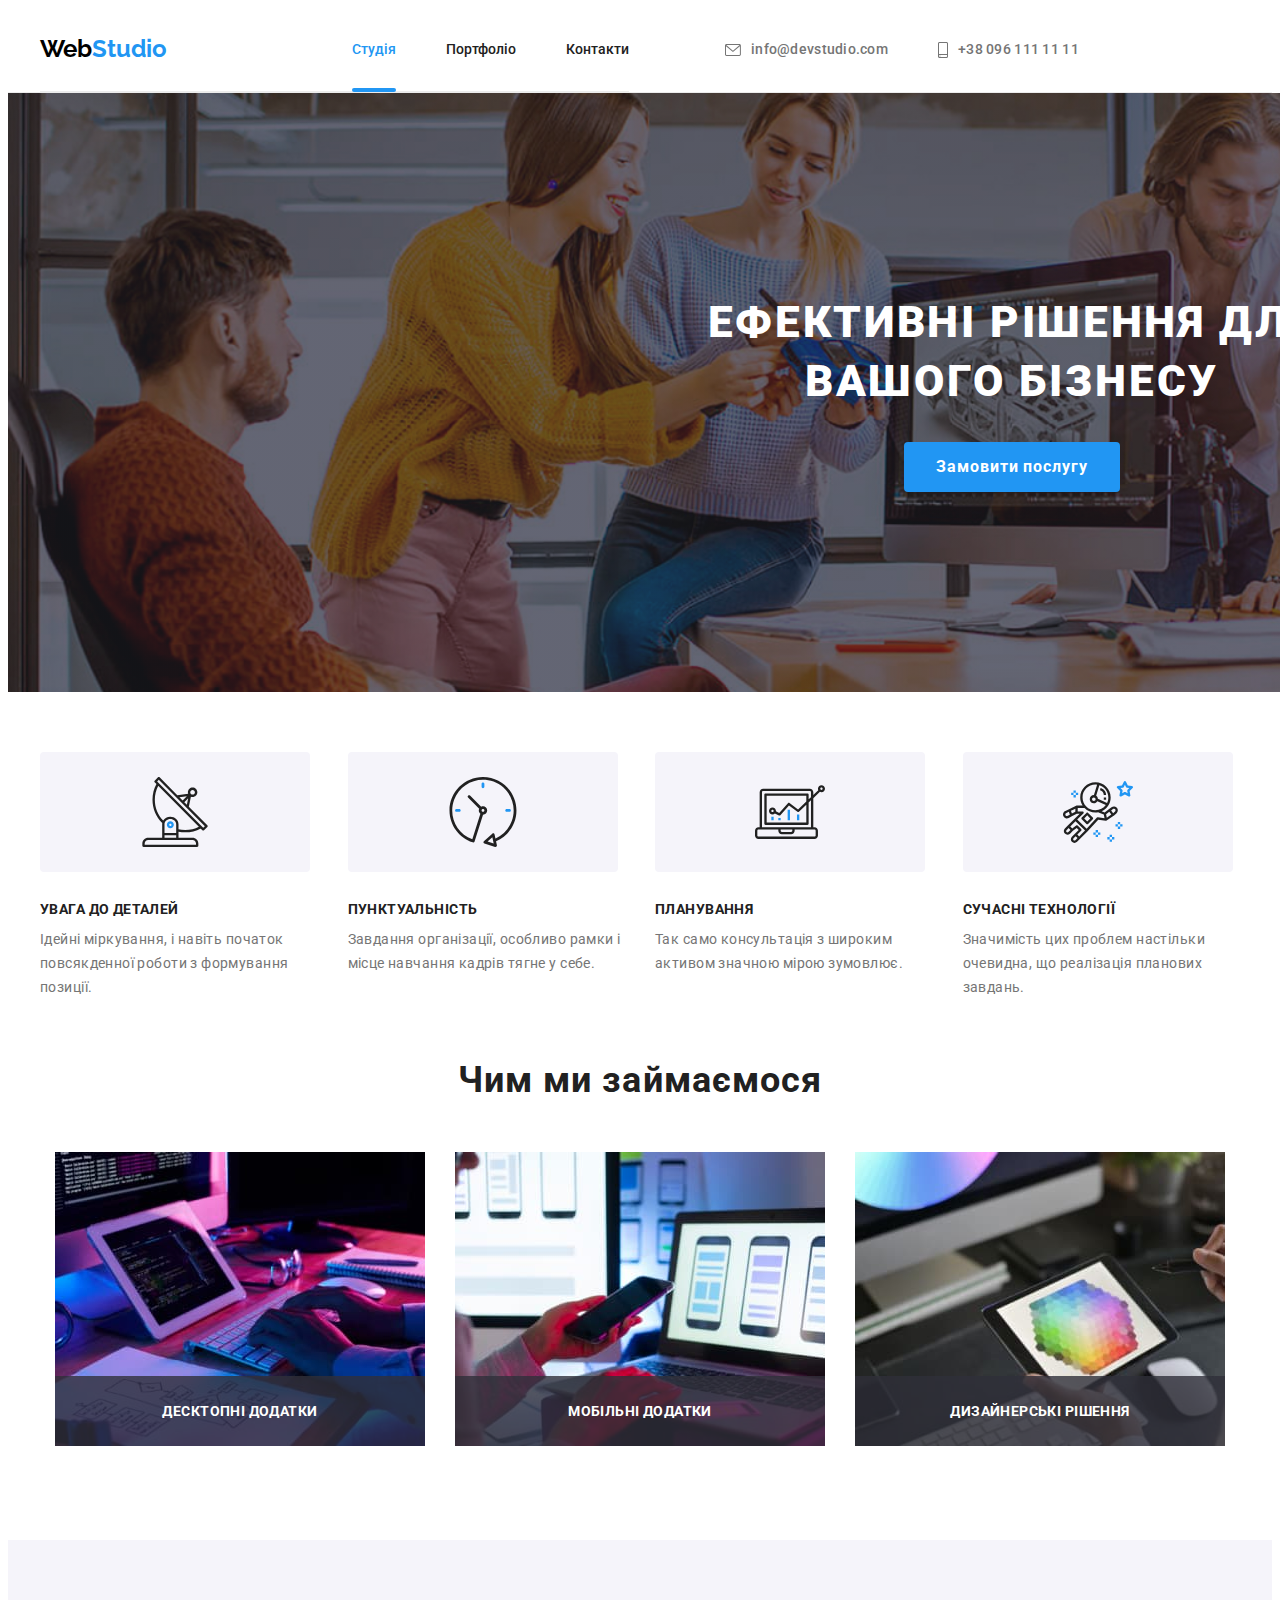
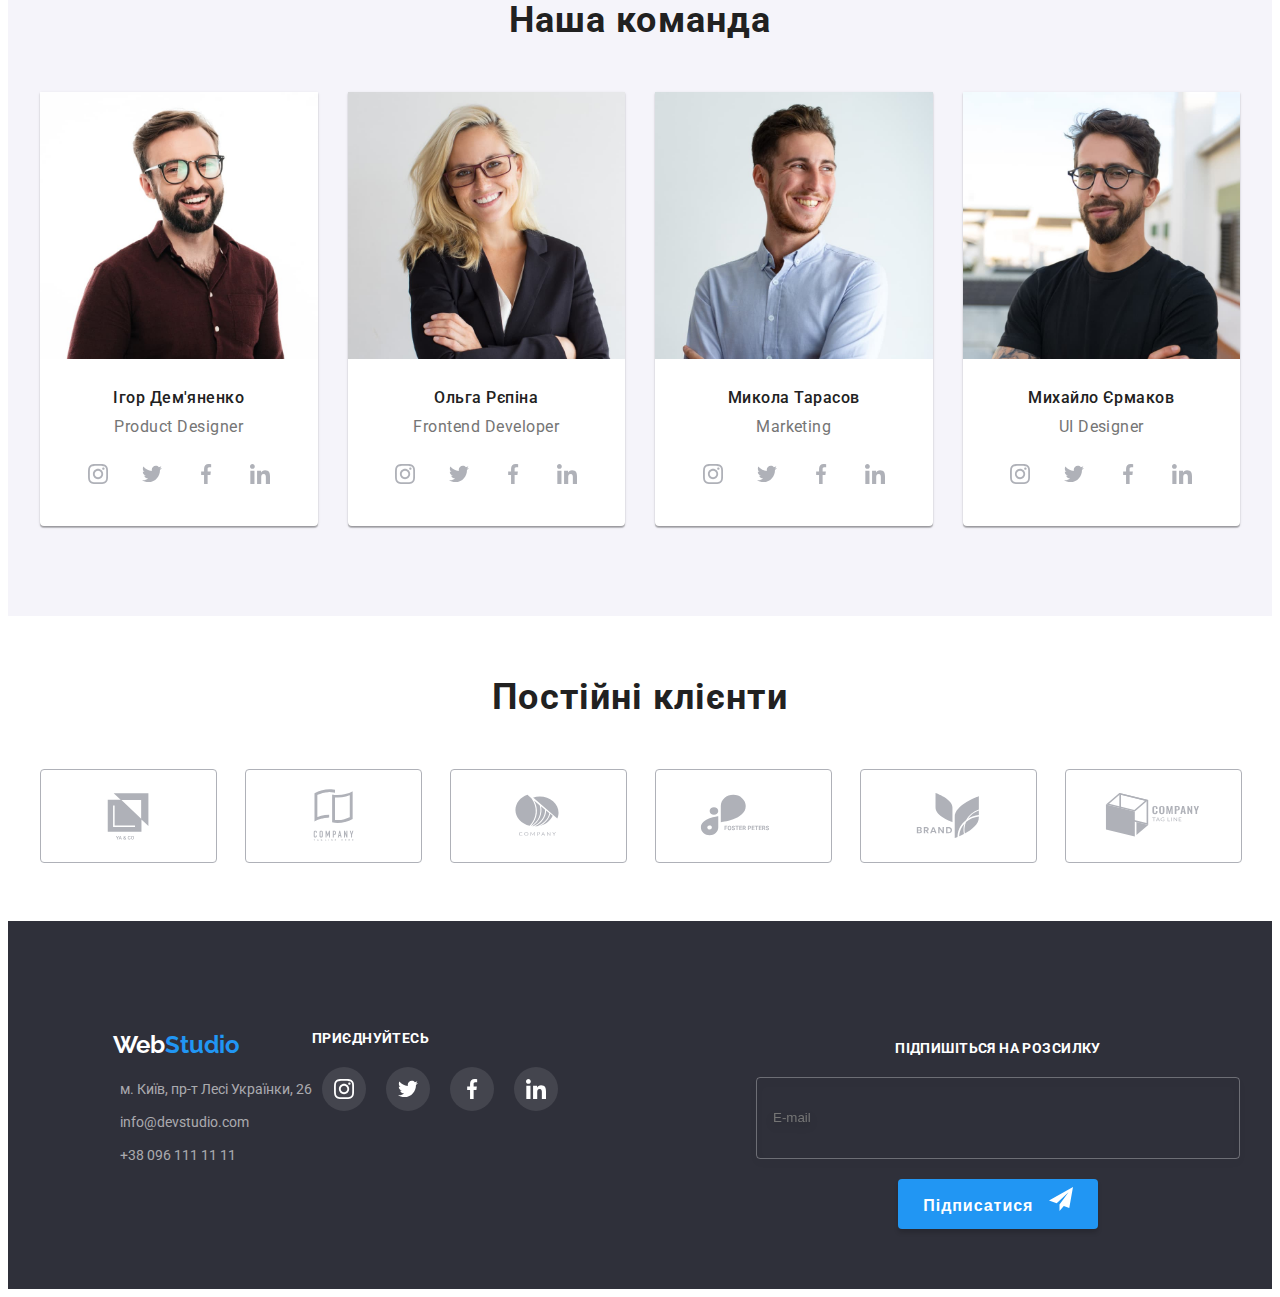
==== commit 6e32d434: "2" ====
--- a/index.html
+++ b/index.html
@@ -67,23 +67,32 @@
             </a>
           </li>
         </ul>
-        <button type="button" class="menu-btn js-open-menu" aria-expanded="false" aria-controls="mobile-menu">O</button>
+        <button
+          type="button"
+          class="menu-btn js-open-menu"
+          aria-expanded="false"
+          aria-controls="mobile-menu"
+        >
+          <svg width="40" height="40">
+            <use href="./images/symbol-defs.svg#icon-menu-svg"></use>
+          </svg>
+        </button>
       </div>
-    </header>
-    <main>
       <div class="mob-container js-menu-container is-open" id="mobile-menu">
-        <button type="button" class="menu-btn js-close-menu" >
-          X
+        <button type="button" class="menu-btn js-close-menu">
+          <svg width="24" height="24">
+            <use href="./images/symbol-defs.svg#icon-close-black"></use>
+          </svg>
         </button>
         <ul class="mob-list">
           <li class="mob-item">
-            <a class="mob-link current" href="./index.html">Студія</a>
+            <a class="mob-link link" href="./index.html">Студія</a>
           </li>
           <li class="mob-item">
-            <a class="mob-link " href="./portfolio.html">Портфоліо</a>
+            <a class="mob-link link" href="./portfolio.html">Портфоліо</a>
           </li>
           <li class="mob-item">
-            <a class="mob-link " href="">Контакти</a>
+            <a class="mob-link link" href="">Контакти</a>
           </li>
         </ul>
         <ul class="mob-contact">
@@ -94,25 +103,28 @@
           </li>
           <li>
             <a class="mob-contact-mail link" href="mailto:info@devstudio.com">
-              info@devstudio.com</a>
+              info@devstudio.com</a
+            >
           </li>
         </ul>
         <ul class="mob-soc">
           <li class="mob-soc-item">
-            <a class="mob-soc-link" href="">Instagram</a>
+            <a class="mob-soc-link link" href="">Instagram</a>
           </li>
           <li class="mob-soc-item">
-            <a class="mob-soc-link" href="">Twitter</a>
+            <a class="mob-soc-link link" href="">Twitter</a>
           </li>
           <li class="mob-soc-item">
-            <a class="mob-soc-link" href="">Facebook</a>
+            <a class="mob-soc-link link" href="">Facebook</a>
           </li>
           <li class="mob-soc-item">
-            <a class="mob-soc-link" href="">Linkedin</a>
+            <a class="mob-soc-link link" href="">Linkedin</a>
           </li>
         </ul>
       </div>
-        <section class="hero section-hero">
+    </header>
+    <main>
+      <section class="hero section-hero">
         <div class="container hero_container">
           <h1 class="hero-title">Ефективні рішення для вашого бізнесу</h1>
           <button type="button" data-modal-open class="hero-btn">
@@ -188,7 +200,7 @@
             </li>
           </ul>
         </div>
-      </section> 
+      </section>
       <section class="work section-work">
         <div class="container">
           <h2 class="work-title">Чим ми займаємося</h2>
@@ -222,20 +234,34 @@
             </li>
           </ul>
         </div>
-      </section> 
+      </section>
       <section class="team section">
         <div class="container">
           <h2 class="team-top-title">Наша команда</h2>
           <ul class="team-list list">
             <li class="team-link">
               <picture>
-                <source srcset="./images/team-hw1-1.jpg  1x, ./images/team-hw1-1-2x.jpg 2x"
-                media="(min-width: 1200px)"
-                />
-                <source srcset="./images/team-hw1-1-img-tab.jpg  1x, ./images/team-hw1-1-img-tab-2x.jpg 2x"
-                media="(min-width: 768px)"/>
-                <source srcset="./images/team-hw1-1-img-mob.jpg  1x, ./images/team-hw1-1-img-mob-2x.jpg 2x"
-                media="(max-width: 768px)"/>
+                <source
+                  srcset="
+                    ./images/team-hw1-1.jpg    1x,
+                    ./images/team-hw1-1-2x.jpg 2x
+                  "
+                  media="(min-width: 1200px)"
+                />
+                <source
+                  srcset="
+                    ./images/team-hw1-1-img-tab.jpg    1x,
+                    ./images/team-hw1-1-img-tab-2x.jpg 2x
+                  "
+                  media="(min-width: 768px)"
+                />
+                <source
+                  srcset="
+                    ./images/team-hw1-1-img-mob.jpg    1x,
+                    ./images/team-hw1-1-img-mob-2x.jpg 2x
+                  "
+                  media="(max-width: 768px)"
+                />
                 <img
                   class="team-img"
                   src="./images/team-hw1-1.jpg"
@@ -279,13 +305,27 @@
             </li>
             <li class="team-link">
               <picture>
-                <source srcset="./images/team-hw1-2.jpg  1x, ./images/team-hw1-2-2x.jpg 2x"
+                <source
+                  srcset="
+                    ./images/team-hw1-2.jpg    1x,
+                    ./images/team-hw1-2-2x.jpg 2x
+                  "
                   media="(min-width: 1200px)"
-                  />
-                  <source srcset="./images/team-hw1-2-img-tab.jpg  1x, ./images/team-hw1-2-img-tab-2x.jpg 2x"
-                  media="(min-width: 768px)"/>
-                  <source srcset="./images/team-hw1-2-img-mob.jpg  1x, ./images/team-hw1-2-img-mob-2x.jpg 2x"
-                  media="(max-width: 768px)"/>
+                />
+                <source
+                  srcset="
+                    ./images/team-hw1-2-img-tab.jpg    1x,
+                    ./images/team-hw1-2-img-tab-2x.jpg 2x
+                  "
+                  media="(min-width: 768px)"
+                />
+                <source
+                  srcset="
+                    ./images/team-hw1-2-img-mob.jpg    1x,
+                    ./images/team-hw1-2-img-mob-2x.jpg 2x
+                  "
+                  media="(max-width: 768px)"
+                />
                 <img
                   class="team-img"
                   src="./images/team-hw1-2.jpg"
@@ -329,13 +369,27 @@
             </li>
             <li class="team-link">
               <picture>
-                <source srcset="./images/team-hw1-3.jpg  1x, ./images/team-hw1-3-2x.jpg 2x"
+                <source
+                  srcset="
+                    ./images/team-hw1-3.jpg    1x,
+                    ./images/team-hw1-3-2x.jpg 2x
+                  "
                   media="(min-width: 1200px)"
-                  />
-                  <source srcset="./images/team-hw1-3-img-tab.jpg  1x, ./images/team-hw1-3-img-tab-2x.jpg 2x"
-                  media="(min-width: 768px)"/>
-                  <source srcset="./images/team-hw1-3-img-mob.jpg  1x, ./images/team-hw1-3-img-mob-2x.jpg 2x"
-                  media="(max-width: 768px)"/>
+                />
+                <source
+                  srcset="
+                    ./images/team-hw1-3-img-tab.jpg    1x,
+                    ./images/team-hw1-3-img-tab-2x.jpg 2x
+                  "
+                  media="(min-width: 768px)"
+                />
+                <source
+                  srcset="
+                    ./images/team-hw1-3-img-mob.jpg    1x,
+                    ./images/team-hw1-3-img-mob-2x.jpg 2x
+                  "
+                  media="(max-width: 768px)"
+                />
                 <img
                   class="team-img"
                   src="./images/team-hw1-3.jpg"
@@ -379,13 +433,27 @@
             </li>
             <li class="team-link">
               <picture>
-                <source srcset="./images/team-hw1-4.jpg  1x, ./images/team-hw1-4-2x.jpg 2x"
+                <source
+                  srcset="
+                    ./images/team-hw1-4.jpg    1x,
+                    ./images/team-hw1-4-2x.jpg 2x
+                  "
                   media="(min-width: 1200px)"
-                  />
-                  <source srcset="./images/team-hw1-4-img-tab.jpg  1x, ./images/team-hw1-4-img-tab-2x.jpg 2x"
-                  media="(min-width: 768px)"/>
-                  <source srcset="./images/team-hw1-4-img-mob.jpg  1x, ./images/team-hw1-4-img-mob-2x.jpg 2x"
-                  media="(max-width: 768px)"/>
+                />
+                <source
+                  srcset="
+                    ./images/team-hw1-4-img-tab.jpg    1x,
+                    ./images/team-hw1-4-img-tab-2x.jpg 2x
+                  "
+                  media="(min-width: 768px)"
+                />
+                <source
+                  srcset="
+                    ./images/team-hw1-4-img-mob.jpg    1x,
+                    ./images/team-hw1-4-img-mob-2x.jpg 2x
+                  "
+                  media="(max-width: 768px)"
+                />
                 <img
                   class="team-img"
                   src="./images/team-hw1-4.jpg"
@@ -479,39 +547,39 @@
           </ul>
         </div>
       </section>
-    </main> 
+    </main>
     <footer class="footer">
       <div class="foter container">
-        <div class="footer-soc">
-          <a class="footer-link link" href="./index.html"
-            >Web<span class="footer-logo">Studio</span></a
-          >
-          <address class="footer-address">
-            <ul class="footer-list list">
-              <li class="footer-item">
-                <a
-                  class="footer-map link"
-                  href="https://goo.gl/maps/CyibSN7R3VRPbVuL6"
-                  target="_blank"
-                  rel="noopener noreferrer"
-                  >м. Київ, пр-т Лесі Українки, 26</a
-                >
-              </li>
-              <li class="footer-item">
-                <a class="footer-mail link" href="mailto:info@devstudio.com"
-                  >info@devstudio.com</a
-                >
-              </li>
-              <li>
-                <a class="footer-tel link" href="tel:+380961111111"
-                  >+38 096 111 11 11</a
-                >
-              </li>
-            </ul>
-          </address>
-        </div>
-        <div class="footer-soc">
-          <div class="foter-item">
+        <div class="footer-box">
+          <div class="footer-adress">
+            <a class="footer-link link" href="./index.html"
+              >Web<span class="footer-logo">Studio</span></a
+            >
+            <address class="footer-address">
+              <ul class="footer-list list">
+                <li class="footer-item">
+                  <a
+                    class="address-link link"
+                    href="https://goo.gl/maps/CyibSN7R3VRPbVuL6"
+                    target="_blank"
+                    rel="noopener noreferrer"
+                    >м. Київ, пр-т Лесі Українки, 26</a
+                  >
+                </li>
+                <li class="footer-item">
+                  <a class="address-link link" href="mailto:info@devstudio.com"
+                    >info@devstudio.com</a
+                  >
+                </li>
+                <li>
+                  <a class="address-link link" href="tel:+380961111111"
+                    >+38 096 111 11 11</a
+                  >
+                </li>
+              </ul>
+            </address>
+          </div>
+          <div class="footer-soc">
             <p class="footer-soc-title">приєднуйтесь</p>
             <ul class="footer-soc-list list">
               <li class="footer-soc-item">
@@ -545,7 +613,7 @@
             </ul>
           </div>
         </div>
-        <form>
+        <form class="form">
           <p class="footer-mailing-title">Підпишіться на розсилку</p>
           <input
             type="email"
@@ -642,10 +710,4 @@
     <script src="./modal.js"></script>
     <script src="./mob-modal.js"></script>
   </body>
-</html> 
-    </main>
-  </body>
-</html> -->
-    </main>
-  </body>
 </html>
--- a/css/main.min.css
+++ b/css/main.min.css
@@ -1 +1 @@
-p,h1,h2,h3,h4,h5,h6{margin:0}ul,ol{margin:0;padding-left:0}button{cursor:pointer}img{display:block;width:100%;max-width:100%;height:auto}body{font-family:"Roboto",sans-serif;background-color:#fff}.list{list-style:none}.link{text-decoration:none}.container{width:100%;padding-left:15px;padding-right:15px;margin:0 auto}@media screen and (min-width: 480px){.container{width:480px}}@media screen and (min-width: 768px){.container{width:656px}}@media screen and (min-width: 1200px){.container{width:1200px}}.section{padding-top:94px;padding-bottom:94px}@media screen and (min-width: 768px){.section{padding-top:60px;padding-bottom:60px}}.section-hero{padding:118px 60px 198px 60px}@media screen and (min-width: 768px){.section-hero{padding:118px 204px 198px}}@media screen and (min-width: 1200px){.section-hero{padding-bottom:200px;padding-top:200px;width:1600px;margin:0 auto}}.section-work{padding-bottom:94px}.backdrop{position:fixed;width:100%;height:100%;top:0;left:0;background-color:rgba(0,0,0,.2);transition:visibility 250ms cubic-bezier(0.4, 0, 0.2, 1),opacity 250ms cubic-bezier(0.4, 0, 0.2, 1)}.modal{width:500px;min-height:500px;background-color:#fff;position:absolute;top:50%;left:50%;transform:translate(-50%, -50%) scale(1);transition:transform 250ms linear;padding:40px}.backdrop.is-hidden .modal{transform:translate(-50%, 50%) scaleY(0)}.is-hidden{opacity:0;visibility:hidden;pointer-events:none}.svg{transition-property:fill;transition-duration:250ms;transition-timing-function:cubic-bezier(0.4, 0, 0.2, 1)}.modal-button:hover .svg{fill:#2196f3}.modal-button{position:absolute;top:10px;right:10px;width:30px;height:30px;padding:0;background-color:#fff;border:1px solid rgba(0,0,0,.1);border-radius:50%;cursor:pointer;display:flex;align-items:center;justify-content:center;padding:0;transition-property:fill;transition-duration:250ms;transition-timing-function:cubic-bezier(0.4, 0, 0.2, 1)}.backdrop{width:100%;height:100%;left:0;top:0;box-shadow:0px 1px 3px rgba(0,0,0,.12),0px 1px 1px rgba(0,0,0,.14),0px 2px 1px rgba(0,0,0,.2);border-radius:4px}.modal-title{font-family:"Roboto";font-style:normal;font-weight:700;font-size:20px;line-height:1.15;text-align:center;letter-spacing:.03em;color:#212121;text-align:center;margin-bottom:12px}.modal-input{width:100%;height:40px;border:1px solid rgba(33,33,33,.2);border-radius:4px;padding-left:42px;outline:rgba(0,0,0,0);transition-property:border-color;transition-duration:250ms;transition-timing-function:cubic-bezier(0.4, 0, 0.2, 1)}.modal-input:focus,.modal-input:hover{border-color:#2196f3}.input-wrap{position:relative}.modal-input-icon{position:absolute;top:50%;transform:translateY(-50%);left:12px;transition-property:fill;transition-duration:250ms;transition-timing-function:cubic-bezier(0.4, 0, 0.2, 1)}.modal-input:focus+.modal-input-icon,.modal-input:hover+.modal-input-icon{fill:#2196f3}.modal-field{margin-bottom:10px}.modal-input-bottom{width:100%;height:120px;border:1px solid rgba(33,33,33,.2);border-radius:4px;margin-bottom:20px;resize:none;padding-top:12px;padding-left:16px;transition-property:border-color;transition-duration:250ms;transition-timing-function:cubic-bezier(0.4, 0, 0.2, 1)}.modal-input-bottom:focus,.modal-input-bottom:hover{border-color:#2196f3}.modal-input-bottom::-moz-placeholder{font-family:"Roboto";font-style:normal;font-weight:400;font-size:12px;line-height:1.1666666667;letter-spacing:.01em;color:rgba(117,117,117,.5)}.modal-input-bottom:-ms-input-placeholder{font-family:"Roboto";font-style:normal;font-weight:400;font-size:12px;line-height:1.1666666667;letter-spacing:.01em;color:rgba(117,117,117,.5)}.modal-input-bottom::placeholder{font-family:"Roboto";font-style:normal;font-weight:400;font-size:12px;line-height:1.1666666667;letter-spacing:.01em;color:rgba(117,117,117,.5)}.modal-item{font-family:"Roboto";font-style:normal;font-weight:400;font-size:12px;line-height:1.1666666667;letter-spacing:.01em;color:#757575;margin-bottom:4px}.checkbox{display:flex;margin-bottom:30px;justify-content:center;align-items:center}.checkbox-title{font-family:"Roboto";font-style:normal;font-weight:400;font-size:14px;line-height:1.7142857143;letter-spacing:.03em;color:#757575}.checkbox-link{font-family:"Roboto";font-style:normal;font-weight:400;font-size:14px;line-height:1.7142857143;letter-spacing:.03em;color:#2196f3}.checkbox-box{display:flex;margin-left:8px}.modal-btn{width:200px;height:50px;color:#fff;background:#2196f3;box-shadow:0px 4px 4px rgba(0,0,0,.15);border-radius:4px;margin-left:114px;border:none;transition-property:background-color;transition-duration:250ms;transition-timing-function:cubic-bezier(0.4, 0, 0.2, 1)}.modal-btn:hover,.modal-btn:focus{background-color:#188ce8}.checkbox-text{background-color:#2196f3;border-radius:2px;width:16px;height:15px;outline:none}.header{background-color:#fff;border-bottom:1px solid #ececec}.logo{font-family:"Raleway",sans-serif;font-style:normal;font-weight:700;font-size:26px;line-height:1.19;letter-spacing:.03em;color:#2196f3;padding:16px 15px 16px}.navigation__logo{margin-right:93px}.logo__item{color:#000}.category__link{position:relative;text-decoration:none;font-weight:500;font-size:14px;line-height:1.14;letter-spacing:.02em;color:#212121;display:inline-block;transition-property:fill,color;transition-duration:250ms;transition-timing-function:cubic-bezier(0.4, 0, 0.2, 1)}.category__link:hover,.category__link:focus{color:#2196f3;fill:#2196f3}.category__header{padding-top:32px;padding-bottom:32px}.header__container{display:flex;align-items:center}.navigation{display:flex;align-items:center}.connect{display:none;align-items:center;justify-content:center}.header__connect{margin-left:218px;gap:50px}.category{display:none}.category__item{margin-right:50px}.connect__mail{font-weight:500;font-size:14px;line-height:1.14;letter-spacing:.02em;color:#757575;display:flex;align-items:center;transition-property:fill,color;transition-duration:250ms;transition-timing-function:cubic-bezier(0.4, 0, 0.2, 1)}.connect__mail:hover,.connect__mail:focus{color:#2196f3;fill:#2196f3}.connect__tel{font-weight:500;font-size:14px;line-height:1.14;letter-spacing:.02em;color:#757575;display:flex;align-items:center;transition-property:fill,color;transition-duration:250ms;transition-timing-function:cubic-bezier(0.4, 0, 0.2, 1)}.connect__tel:hover,.connect__tel:focus{color:#2196f3;fill:#2196f3}.connect__icon{align-items:center;margin-right:10px;fill:#757575;transition-property:fill;transition-duration:250ms;transition-timing-function:cubic-bezier(0.4, 0, 0.2, 1)}.connect__tel:hover .connect__icon,.connect__tel:focus .connect__icon{fill:#2196f3}.connect__mail:hover .connect__icon,.connect__mail:focus .connect__icon{fill:#2196f3}.current{color:#2196f3;position:relative}.current::after{content:"";display:block;position:absolute;left:0;bottom:-1px;width:100%;height:4px;border-radius:2px;background-color:#2196f3}.mob-container{position:fixed;z-index:1;top:0;left:0;width:100%;height:100%;padding:48px 40px;display:flex;flex-direction:column;background-color:#fff;transform:translateX(100%);transition-duration:250ms;transition-timing-function:cubic-bezier(0.4, 0, 0.2, 1)}.mob-soc{display:flex;flex-wrap:wrap;row-gap:10px;padding-top:64px;padding-left:0;list-style:none}.mob-soc-item:not(:last-child){border-right:1px solid rgba(33,33,33,.2);padding-right:10px;margin-right:10px}.mob-soc-link{font-weight:500;font-size:18px;line-height:1.22;color:#2196f3}.mob-container{position:absolute;top:10px;right:15px}.menu-btn{min-height:40px;min-width:40px;display:flex;align-items:center;justify-content:center;margin:0;padding:0;background-color:rgba(0,0,0,0);cursor:pointer;border:none;border-radius:50%;outline:none}.mob-list{margin:0;padding-left:0;list-style:none}.mob-item:not(:last-child){margin-bottom:32px}.mob__link.current{color:#2196f3}.mob__link{font-weight:500;font-size:40px;line-height:1.17;text-decoration:none;color:#212121}.mob-contact{padding-left:0;list-style:none;margin-top:auto}.mob-contact-item.mobile__authentication-item:not(:last-child){margin-bottom:32px}.mob-contact-tel{font-weight:500;font-size:34px;line-height:1.17;text-decoration:none;color:#2196f3}.mob-contact-mail{font-weight:500;font-size:24px;line-height:1.16;text-decoration:none;color:#757575}.mob-container.is-open{transform:translateX(0)}.hero_container{padding:0;width:100%}.hero{background-color:#2f303a;background-image:linear-gradient(rgba(47, 48, 58, 0.4), rgba(47, 48, 58, 0.4)),url(../images/hero-bg-mob.jpg);background-repeat:no-repeat;background-position:center;background-size:cover;flex-grow:1}@media(min-device-pixel-ratio: 2),(-webkit-min-device-pixel-ratio: 2),(min-resolution: 192dpi),(min-resolution: 2dppx){.hero{background-image:linear-gradient(rgba(47, 48, 58, 0.4), rgba(47, 48, 58, 0.4)),url(../images/hero-bg-mob-2x.jpg)}}@media screen and (min-width: 768px){.hero{background-image:linear-gradient(rgba(47, 48, 58, 0.4), rgba(47, 48, 58, 0.4)),url(../images/hero-bg-tab.jpg)}}@media screen and (min-width: 768px)and (min-device-pixel-ratio: 2),screen and (min-width: 768px)and (-webkit-min-device-pixel-ratio: 2),screen and (min-width: 768px)and (min-resolution: 192dpi),screen and (min-width: 768px)and (min-resolution: 2dppx){.hero{background-image:linear-gradient(rgba(47, 48, 58, 0.4), rgba(47, 48, 58, 0.4)),url(../images/hero-bg-tab-2x.jpg)}}@media screen and (min-width: 1200px){.hero{background-image:linear-gradient(rgba(47, 48, 58, 0.4), rgba(47, 48, 58, 0.4)),url(../images/hero-bg.jpg)}}@media screen and (min-width: 1200px)and (min-device-pixel-ratio: 2),screen and (min-width: 1200px)and (-webkit-min-device-pixel-ratio: 2),screen and (min-width: 1200px)and (min-resolution: 192dpi),screen and (min-width: 1200px)and (min-resolution: 2dppx){.hero{background-image:linear-gradient(rgba(47, 48, 58, 0.4), rgba(47, 48, 58, 0.4)),url(../images/hero-bg-2x.jpg)}}.hero-title{font-weight:900;font-size:26px;line-height:1.6153846154;text-align:center;letter-spacing:.06em;text-transform:uppercase;color:#fff;max-width:696px;margin:0 auto;margin-bottom:30px}@media screen and (min-width: 1200px){.hero-title{font-size:44px;line-height:1.36}}.hero-btn{font-family:inherit;font-weight:700;font-size:16px;line-height:1.87;display:flex;align-items:center;text-align:center;letter-spacing:.06em;color:#fff;min-width:216px;height:50px;margin:0 auto;justify-content:center;border:none;border-radius:4px}.hero-button{padding-right:492px;padding-left:492px}.hero-btn{background-color:#2196f3;transition-property:background-color;transition-duration:250ms;transition-timing-function:cubic-bezier(0.4, 0, 0.2, 1)}.hero-btn:hover,.hero-btn:focus{background-color:#188ce8}.picture__title{font-weight:700;font-size:14px;line-height:1.14;letter-spacing:.03em;text-transform:uppercase;color:#212121;margin-bottom:10px}.about__picture{margin-bottom:10px}.picture__text{font-weight:400;font-size:14px;line-height:1.71;letter-spacing:.03em;color:#757575}.picture__text{width:270;height:72}.picture{display:flex;flex-wrap:wrap;gap:30px}.picture__item-1{width:100%}@media screen and (min-width: 768px){.picture__item-1{width:calc((100% - 30px)/2)}}@media screen and (min-width: 1200px){.picture__item-1{width:calc((100% - 90px)/4)}}.picture__item-2{width:100%}@media screen and (min-width: 768px){.picture__item-2{width:calc((100% - 30px)/2)}}@media screen and (min-width: 1200px){.picture__item-2{width:calc((100% - 90px)/4)}}.picture__item-3{width:100%}@media screen and (min-width: 768px){.picture__item-3{width:calc((100% - 30px)/2)}}@media screen and (min-width: 1200px){.picture__item-3{width:calc((100% - 90px)/4)}}.picture__item-4{width:100%}@media screen and (min-width: 768px){.picture__item-4{width:calc((100% - 30px)/2)}}@media screen and (min-width: 1200px){.picture__item-4{width:calc((100% - 90px)/4)}}.picture__soc-icon{display:flex;align-items:center;justify-content:center;margin-top:25px;margin-bottom:25px;margin-left:100px;margin-right:10opx}.about__soc-icon{margin-top:25px;margin-bottom:25px;margin-left:100px;margin-right:10opx}.picture__icon{background-color:#f5f4fa;width:270px;height:120px;border-radius:4px;display:flex}.about__icon{margin-bottom:30px}.work-title{font-weight:700;font-size:36px;line-height:1.16;text-align:center;letter-spacing:.03em;color:#212121;margin-bottom:50px}@media screen and (max-width: 1200px){.work{display:none}}.card{display:flex;justify-content:center;gap:30px}.card__item{position:relative}.card__heading{position:absolute;bottom:0;width:100%;font-weight:700;font-size:14px;line-height:1.1428571429;text-align:center;letter-spacing:.03em;text-transform:uppercase;color:#fff;background-color:rgba(47,48,58,.8)}.work__card{padding-top:27px;padding-bottom:27px}.team{background-color:#f5f4fa}.team-link{background-color:#fff;box-shadow:0px 1px 3px rgba(0,0,0,.12),0px 1px 1px rgba(0,0,0,.14),0px 2px 1px rgba(0,0,0,.2);border-radius:0px 0px 4px 4px;margin-bottom:30px;width:100%}@media screen and (min-width: 768px){.team-link{width:calc((100% - 30px)/2)}}@media screen and (min-width: 1200px){.team-link{width:calc((100% - 90px)/4)}}.team-img{margin-bottom:30px}.team-top-title{font-weight:700;font-size:36px;line-height:1.16;text-align:center;letter-spacing:.03em;color:#212121;margin-bottom:50px}.team-title{font-weight:500;font-size:16px;line-height:1.18;text-align:center;letter-spacing:.03em;color:#212121;margin-bottom:10px}.team-text{font-weight:400;font-size:16px;line-height:1.16;text-align:center;letter-spacing:.03em;color:#757575}.team-content{padding-bottom:16px}.team-list{display:flex;flex-wrap:wrap;gap:30px}.team-soc-link{width:44px;height:44px;border-radius:50%;background-color:#fff;display:flex;align-items:center;justify-content:center;transition-property:background-color;transition-duration:250ms;transition-timing-function:cubic-bezier(0.4, 0, 0.2, 1)}.team-soc-link:hover,.team-soc-link:focus{background-color:#2196f3}.team-soc-icon{fill:#afb1b8;transition-property:fill;transition-duration:250ms;transition-timing-function:cubic-bezier(0.4, 0, 0.2, 1)}.team-soc-link:hover .team-soc-icon,.team-soc-link:focus .team-soc-icon{fill:#fff}.team-soc-list{display:flex;justify-content:center;gap:10px;padding-bottom:30px}.client-title{font-weight:700;font-size:36px;line-height:1.18;text-align:center;letter-spacing:.03em;color:#212121;margin-bottom:50px}.client-item{height:92px;width:100%;width:calc((100% - 30px)/2)}@media screen and (min-width: 768px){.client-item{width:calc((100% - 60px)/3)}}@media screen and (min-width: 1200px){.client-item{width:calc((100% - 150px)/6)}}.client-list{display:flex;justify-content:center;flex-wrap:wrap;gap:30px}.client-link{display:flex;align-items:center;justify-content:center;border-radius:4px;border:1px solid #afb1b8;width:100%;height:100%;color:#afb1b8;transition-property:border-color;transition-duration:250ms;transition-timing-function:cubic-bezier(0.4, 0, 0.2, 1)}.client-link:hover,.client-link:focus{border-color:#2196f3}.client-icon{fill:currentColor;transition-property:fill;transition-duration:250ms;transition-timing-function:cubic-bezier(0.4, 0, 0.2, 1)}.client-link:hover .client-icon,.client-link:focus .client-icon{fill:#2196f3}.footer{background-color:#2f303a;padding-top:60px;padding-bottom:60px}.footer-logo{color:#fff}.footer-item{margin-bottom:9px}.footer-link{font-family:"Raleway",sans-serif;font-weight:700;font-size:26px;line-height:1.19;letter-spacing:.03em;color:#2196f3;display:inline-block;margin-bottom:20px}.footer-map{font-weight:400;font-size:14px;line-height:1.71;letter-spacing:.03em;color:#fff;transition-property:color;transition-duration:250ms;transition-timing-function:cubic-bezier(0.4, 0, 0.2, 1)}.footer-map:hover,.footer-map:focus{color:#2196f3}.footer-mail{font-weight:400;font-size:14px;line-height:1.71;letter-spacing:.03em;color:rgba(255,255,255,.6);transition-property:color;transition-duration:250ms;transition-timing-function:cubic-bezier(0.4, 0, 0.2, 1)}.footer-mail:hover,.footer-mail:focus{color:#2196f3}.footer-tel{font-weight:400;font-size:14px;line-height:1.71;letter-spacing:.03em;color:rgba(255,255,255,.6);transition-property:color;transition-duration:250ms;transition-timing-function:cubic-bezier(0.4, 0, 0.2, 1)}.footer-tel:hover,.footer-tel:focus{color:#2196f3}.footer-soc-title{font-weight:700;font-size:14px;line-height:1.14;letter-spacing:.03em;text-transform:uppercase;color:#fff;margin-bottom:20px}.footer-soc-list{display:flex}.foter{display:flex;align-items:baseline}.foter-item{margin-left:70px;margin-right:93px}.footer-soc-link{width:44px;height:44px;border-radius:50%;background-color:rgba(255,255,255,.1);display:flex;align-items:center;justify-content:center;transition-property:background-color;transition-duration:250ms;transition-timing-function:cubic-bezier(0.4, 0, 0.2, 1)}.footer-soc-link:hover,.footer-soc-link:focus{background-color:#2196f3}.footer-soc-list{gap:10px}.footer-soc-icon{fill:#fff}.footer-address{font-style:normal}.footer-mailing-title{font-family:"Roboto";font-style:normal;font-weight:700;font-size:14px;line-height:1.1428571429;letter-spacing:.03em;text-transform:uppercase;color:#fff;margin-bottom:20px}.footer-input{width:358px;height:50px;background:#2f303a;border:1px solid rgba(255,255,255,.3);filter:drop-shadow(0px 4px 4px rgba(0, 0, 0, 0.15));border-radius:4px;padding-left:16px}.footer-btn{width:200px;height:50px;color:#fff;background:#2196f3;box-shadow:0px 4px 4px rgba(0,0,0,.15);border-radius:4px;margin-left:12px;border:none}.mailing-item{font-family:"Roboto";font-style:normal;font-weight:700;font-size:16px;line-height:1.875;display:flex;align-items:center;justify-content:center;text-align:center;letter-spacing:.06em;color:#fff;gap:10px}.menu-title{font-weight:700;font-size:18px;line-height:2;letter-spacing:.06em;color:#212121;margin-bottom:4px}.menu-text{font-weight:400;font-size:16px;line-height:30px;letter-spacing:.03em;color:#757575}.menu-list{display:flex;flex-wrap:wrap;gap:30px;flex-basis:calc((100% - 60px)/3)}.menu-link{display:block;transition-property:box-shadow;transition-duration:250ms;transition-timing-function:cubic-bezier(0.4, 0, 0.2, 1)}.menu-link:hover,.menu-link:focus{box-shadow:0px 1px 1px rgba(0,0,0,.12),0px 4px 4px rgba(0,0,0,.06),1px 4px 6px rgba(0,0,0,.16)}.menu-item{padding:20px 24px;border:1px solid #eee;border-top:none}.menu-text-box{position:absolute;bottom:0;left:0;width:100%;height:100%;padding:63px 24px;font-weight:400;font-size:18px;line-height:1.5555555556;letter-spacing:.03em;color:#fff;background-color:rgba(33,150,243,.9);transform:translateY(100%);transition:transform 250ms cubic-bezier(0.4, 0, 0.2, 1)}.menu-link:hover .menu-text-box{transform:translateY(0)}.box{position:relative;overflow:hidden}.portfolio-btn{font-family:"Roboto",sans-serif;font-style:normal;font-weight:500;font-size:16px;line-height:1.62;text-align:center;letter-spacing:.03em;color:#212121;transition-property:color,background-color;transition-duration:250ms;transition-timing-function:cubic-bezier(0.4, 0, 0.2, 1)}.portfolio-btn{background-color:#f5f4fa;border:none;padding:6px 22px;border-radius:4px;transition-property:color,background-color;transition-duration:250ms;transition-timing-function:cubic-bezier(0.4, 0, 0.2, 1)}.portfolio-btn:hover,.portfolio-btn:focus{color:#fff;background-color:#2196f3}.portfolio-list{display:flex;justify-content:center;gap:8px;margin-bottom:50px}/*# sourceMappingURL=main.min.css.map */+p,h1,h2,h3,h4,h5,h6{margin:0}ul,ol{margin:0;padding-left:0}button{cursor:pointer}img{display:block;width:100%;max-width:100%;height:auto}body{font-family:"Roboto",sans-serif;background-color:#fff}.list{list-style:none}.link{text-decoration:none}.container{margin:0 auto}@media screen and (min-width: 480px){.container{width:480px;padding:0 15px}}@media screen and (min-width: 768px){.container{width:656px}}@media screen and (min-width: 1200px){.container{width:1200px;padding:0 15px}}.section{padding-top:94px;padding-bottom:94px}@media screen and (min-width: 768px){.section{padding-top:60px;padding-bottom:60px}}.section-hero{padding:118px 60px 198px 60px}@media screen and (min-width: 768px){.section-hero{padding:118px 204px 198px}}@media screen and (min-width: 1200px){.section-hero{padding-bottom:200px;padding-top:200px;width:1600px;margin:0 auto}}.section-work{padding-bottom:94px}.backdrop{position:fixed;width:100%;height:100%;top:0;left:0;background-color:rgba(0,0,0,.2);transition:visibility 250ms cubic-bezier(0.4, 0, 0.2, 1),opacity 250ms cubic-bezier(0.4, 0, 0.2, 1)}.modal{width:500px;min-height:500px;background-color:#fff;position:absolute;top:50%;left:50%;transform:translate(-50%, -50%) scale(1);transition:transform 250ms linear;padding:40px}.backdrop.is-hidden .modal{transform:translate(-50%, 50%) scaleY(0)}.is-hidden{opacity:0;visibility:hidden;pointer-events:none}.svg{transition-property:fill;transition-duration:250ms;transition-timing-function:cubic-bezier(0.4, 0, 0.2, 1)}.modal-button:hover .svg{fill:#2196f3}.modal-button{position:absolute;top:10px;right:10px;width:30px;height:30px;padding:0;background-color:#fff;border:1px solid rgba(0,0,0,.1);border-radius:50%;cursor:pointer;display:flex;align-items:center;justify-content:center;padding:0;transition-property:fill;transition-duration:250ms;transition-timing-function:cubic-bezier(0.4, 0, 0.2, 1)}.backdrop{width:100%;height:100%;left:0;top:0;box-shadow:0px 1px 3px rgba(0,0,0,.12),0px 1px 1px rgba(0,0,0,.14),0px 2px 1px rgba(0,0,0,.2);border-radius:4px}.modal-title{font-family:"Roboto";font-style:normal;font-weight:700;font-size:20px;line-height:1.15;text-align:center;letter-spacing:.03em;color:#212121;text-align:center;margin-bottom:12px}.modal-input{width:100%;height:40px;border:1px solid rgba(33,33,33,.2);border-radius:4px;padding-left:42px;outline:rgba(0,0,0,0);transition-property:border-color;transition-duration:250ms;transition-timing-function:cubic-bezier(0.4, 0, 0.2, 1)}.modal-input:focus,.modal-input:hover{border-color:#2196f3}.input-wrap{position:relative}.modal-input-icon{position:absolute;top:50%;transform:translateY(-50%);left:12px;transition-property:fill;transition-duration:250ms;transition-timing-function:cubic-bezier(0.4, 0, 0.2, 1)}.modal-input:focus+.modal-input-icon,.modal-input:hover+.modal-input-icon{fill:#2196f3}.modal-field{margin-bottom:10px}.modal-input-bottom{width:100%;height:120px;border:1px solid rgba(33,33,33,.2);border-radius:4px;margin-bottom:20px;resize:none;padding-top:12px;padding-left:16px;transition-property:border-color;transition-duration:250ms;transition-timing-function:cubic-bezier(0.4, 0, 0.2, 1)}.modal-input-bottom:focus,.modal-input-bottom:hover{border-color:#2196f3}.modal-input-bottom::-moz-placeholder{font-family:"Roboto";font-style:normal;font-weight:400;font-size:12px;line-height:1.1666666667;letter-spacing:.01em;color:rgba(117,117,117,.5)}.modal-input-bottom:-ms-input-placeholder{font-family:"Roboto";font-style:normal;font-weight:400;font-size:12px;line-height:1.1666666667;letter-spacing:.01em;color:rgba(117,117,117,.5)}.modal-input-bottom::placeholder{font-family:"Roboto";font-style:normal;font-weight:400;font-size:12px;line-height:1.1666666667;letter-spacing:.01em;color:rgba(117,117,117,.5)}.modal-item{font-family:"Roboto";font-style:normal;font-weight:400;font-size:12px;line-height:1.1666666667;letter-spacing:.01em;color:#757575;margin-bottom:4px}.checkbox{display:flex;margin-bottom:30px;justify-content:center;align-items:center}.checkbox-title{font-family:"Roboto";font-style:normal;font-weight:400;font-size:14px;line-height:1.7142857143;letter-spacing:.03em;color:#757575}.checkbox-link{font-family:"Roboto";font-style:normal;font-weight:400;font-size:14px;line-height:1.7142857143;letter-spacing:.03em;color:#2196f3}.checkbox-box{display:flex;margin-left:8px}.modal-btn{width:200px;height:50px;color:#fff;background:#2196f3;box-shadow:0px 4px 4px rgba(0,0,0,.15);border-radius:4px;margin-left:114px;border:none;transition-property:background-color;transition-duration:250ms;transition-timing-function:cubic-bezier(0.4, 0, 0.2, 1)}.modal-btn:hover,.modal-btn:focus{background-color:#188ce8}.checkbox-text{background-color:#2196f3;border-radius:2px;width:16px;height:15px;outline:none}.header{background-color:#fff;border-bottom:1px solid #ececec}.logo{padding:16px 0;text-decoration:none;font-family:Raleway,sans-serif;font-weight:700;font-size:24px;line-height:1.16;letter-spacing:.03;color:#000}.navigation__logo{margin-right:93px}.logo__item{color:#2196f3}@media screen and (min-width: 768px){.category__link{position:relative;display:block;padding:32px 0;text-decoration:none;font-weight:500;font-size:14px;line-height:1.33;color:#212121;transition:color 250ms cubic-bezier(0.4, 0, 0.2, 1)}}.category__header{padding-top:32px;padding-bottom:32px}.header__container{display:flex;align-items:center}.navigation{display:flex;align-items:center;justify-content:space-between}@media screen and (min-width: 768px){.navigation{border-bottom:1px solid #ececec}}.header__connect{margin-left:218px;gap:50px}@media screen and (max-width: 768px){.category{display:none}}@media screen and (min-width: 768px){.category{display:flex;margin-left:88px;margin-top:0;margin-bottom:0;padding-left:0;list-style:none}}@media screen and (min-width: 768px){.category__item:not(:last-child){margin-right:50px}}@media screen and (min-width: 1200px){.category{margin-left:92px}}@media screen and (min-width: 768px){.connect{margin:0;margin-left:96px;padding:0;list-style:none}}@media screen and (min-width: 1200px){.connect{display:flex}}.connect__mail{font-weight:500;font-size:14px;line-height:1.14;letter-spacing:.02em;color:#757575;display:flex;align-items:center;transition-property:fill,color;transition-duration:250ms;transition-timing-function:cubic-bezier(0.4, 0, 0.2, 1)}.connect__mail:hover,.connect__mail:focus{color:#2196f3;fill:#2196f3}@media screen and (max-width: 768px){.connect__mail{display:none}}@media screen and (max-width: 768px){.connect__tel{display:none}}@media screen and (min-width: 768px){.connect__mail:not(:last-child){margin-bottom:10px}}@media screen and (min-width: 1200px){.connect__mail .connect__tel:not(:last-child){margin-right:30px}}.connect__tel{font-weight:500;font-size:14px;line-height:1.14;letter-spacing:.02em;color:#757575;display:flex;align-items:center;transition-property:fill,color;transition-duration:250ms;transition-timing-function:cubic-bezier(0.4, 0, 0.2, 1)}.connect__tel:hover,.connect__tel:focus{color:#2196f3;fill:#2196f3}.connect__icon{align-items:center;margin-right:10px;fill:#757575;transition-property:fill;transition-duration:250ms;transition-timing-function:cubic-bezier(0.4, 0, 0.2, 1)}.connect__tel:hover .connect__icon,.connect__tel:focus .connect__icon{fill:#2196f3}.connect__mail:hover .connect__icon,.connect__mail:focus .connect__icon{fill:#2196f3}.current{color:#2196f3;position:relative}.current::after{content:"";display:block;position:absolute;left:0;bottom:-1px;width:100%;height:4px;border-radius:2px;background-color:#2196f3}.mob-container{position:fixed;z-index:1;top:0;width:100%;height:100%;padding:48px 40px;display:flex;flex-direction:column;background-color:#fff;transform:translateX(100%);transition-duration:250ms;transition-timing-function:cubic-bezier(0.4, 0, 0.2, 1)}.mob-soc{display:flex;flex-wrap:wrap;row-gap:10px;padding-top:64px;padding-left:0;list-style:none}.mob-soc-item:not(:last-child){border-right:1px solid rgba(33,33,33,.2);padding-right:10px;margin-right:10px}.mob-soc-link{font-weight:500;font-size:18px;line-height:1.22;color:#2196f3}.mob-container .menu-btn{position:absolute;top:10px;right:15px}.menu-btn{margin-left:auto;min-height:40px;min-width:40px;display:block;align-items:center;justify-content:center;padding:0;background-color:rgba(0,0,0,0);cursor:pointer;border:none;border-radius:50%;outline:none}@media screen and (min-width: 768px){.menu-btn{display:none}}.mob-list{margin:0;padding-left:0;list-style:none}.mob-item:not(:last-child){margin-bottom:32px}.mob__link.current{color:#2196f3}.mob-link{font-weight:500;font-size:40px;line-height:1.17;text-decoration:none;color:#212121}.mob-contact{padding-left:0;list-style:none;margin-top:auto}.mob-contact-item.mobile__authentication-item:not(:last-child){margin-bottom:32px}.mob-contact-tel{font-weight:500;font-size:34px;line-height:1.17;text-decoration:none;color:#2196f3}.mob-contact-mail{font-weight:500;font-size:24px;line-height:1.16;text-decoration:none;color:#757575}.mob-container.is-open{transform:translateX(0)}.hero_container{padding:0;width:100%}.hero{background-color:#2f303a;background-image:linear-gradient(rgba(47, 48, 58, 0.4), rgba(47, 48, 58, 0.4)),url(../images/hero-bg-mob.jpg);background-repeat:no-repeat;background-position:center;background-size:cover;flex-grow:1}@media(min-device-pixel-ratio: 2),(-webkit-min-device-pixel-ratio: 2),(min-resolution: 192dpi),(min-resolution: 2dppx){.hero{background-image:linear-gradient(rgba(47, 48, 58, 0.4), rgba(47, 48, 58, 0.4)),url(../images/hero-bg-mob-2x.jpg)}}@media screen and (min-width: 768px){.hero{background-image:linear-gradient(rgba(47, 48, 58, 0.4), rgba(47, 48, 58, 0.4)),url(../images/hero-bg-tab.jpg)}}@media screen and (min-width: 768px)and (min-device-pixel-ratio: 2),screen and (min-width: 768px)and (-webkit-min-device-pixel-ratio: 2),screen and (min-width: 768px)and (min-resolution: 192dpi),screen and (min-width: 768px)and (min-resolution: 2dppx){.hero{background-image:linear-gradient(rgba(47, 48, 58, 0.4), rgba(47, 48, 58, 0.4)),url(../images/hero-bg-tab-2x.jpg)}}@media screen and (min-width: 1200px){.hero{background-image:linear-gradient(rgba(47, 48, 58, 0.4), rgba(47, 48, 58, 0.4)),url(../images/hero-bg.jpg)}}@media screen and (min-width: 1200px)and (min-device-pixel-ratio: 2),screen and (min-width: 1200px)and (-webkit-min-device-pixel-ratio: 2),screen and (min-width: 1200px)and (min-resolution: 192dpi),screen and (min-width: 1200px)and (min-resolution: 2dppx){.hero{background-image:linear-gradient(rgba(47, 48, 58, 0.4), rgba(47, 48, 58, 0.4)),url(../images/hero-bg-2x.jpg)}}.hero-title{font-weight:900;font-size:26px;line-height:1.6153846154;text-align:center;letter-spacing:.06em;text-transform:uppercase;color:#fff;max-width:696px;margin:0 auto;margin-bottom:30px}@media screen and (min-width: 1200px){.hero-title{font-size:44px;line-height:1.36}}.hero-btn{font-family:inherit;font-weight:700;font-size:16px;line-height:1.87;display:flex;align-items:center;text-align:center;letter-spacing:.06em;color:#fff;min-width:216px;height:50px;margin:0 auto;justify-content:center;border:none;border-radius:4px}.hero-button{padding-right:492px;padding-left:492px}.hero-btn{background-color:#2196f3;transition-property:background-color;transition-duration:250ms;transition-timing-function:cubic-bezier(0.4, 0, 0.2, 1)}.hero-btn:hover,.hero-btn:focus{background-color:#188ce8}.picture__title{font-weight:700;font-size:14px;line-height:1.14;letter-spacing:.03em;text-transform:uppercase;color:#212121;margin-bottom:10px}.about__picture{margin-bottom:10px}.picture__text{font-weight:400;font-size:14px;line-height:1.71;letter-spacing:.03em;color:#757575}.picture__text{width:270;height:72}.picture{display:flex;flex-wrap:wrap;gap:30px}.picture__item-1{width:100%}@media screen and (min-width: 768px){.picture__item-1{width:calc((100% - 30px)/2)}}@media screen and (min-width: 1200px){.picture__item-1{width:calc((100% - 90px)/4)}}.picture__item-2{width:100%}@media screen and (min-width: 768px){.picture__item-2{width:calc((100% - 30px)/2)}}@media screen and (min-width: 1200px){.picture__item-2{width:calc((100% - 90px)/4)}}.picture__item-3{width:100%}@media screen and (min-width: 768px){.picture__item-3{width:calc((100% - 30px)/2)}}@media screen and (min-width: 1200px){.picture__item-3{width:calc((100% - 90px)/4)}}.picture__item-4{width:100%}@media screen and (min-width: 768px){.picture__item-4{width:calc((100% - 30px)/2)}}@media screen and (min-width: 1200px){.picture__item-4{width:calc((100% - 90px)/4)}}.picture__soc-icon{display:flex;align-items:center;justify-content:center;margin-top:25px;margin-bottom:25px;margin-left:100px;margin-right:10opx}.about__soc-icon{margin-top:25px;margin-bottom:25px;margin-left:100px;margin-right:10opx}.picture__icon{background-color:#f5f4fa;width:270px;height:120px;border-radius:4px;display:flex}.about__icon{margin-bottom:30px}.work-title{font-weight:700;font-size:36px;line-height:1.16;text-align:center;letter-spacing:.03em;color:#212121;margin-bottom:50px}@media screen and (max-width: 1200px){.work{display:none}}.card{display:flex;justify-content:center;gap:30px}.card__item{position:relative}.card__heading{position:absolute;bottom:0;width:100%;font-weight:700;font-size:14px;line-height:1.1428571429;text-align:center;letter-spacing:.03em;text-transform:uppercase;color:#fff;background-color:rgba(47,48,58,.8)}.work__card{padding-top:27px;padding-bottom:27px}.team{background-color:#f5f4fa}.team-link{background-color:#fff;box-shadow:0px 1px 3px rgba(0,0,0,.12),0px 1px 1px rgba(0,0,0,.14),0px 2px 1px rgba(0,0,0,.2);border-radius:0px 0px 4px 4px;margin-bottom:30px;width:100%}@media screen and (min-width: 768px){.team-link{width:calc((100% - 30px)/2)}}@media screen and (min-width: 1200px){.team-link{width:calc((100% - 90px)/4)}}.team-img{margin-bottom:30px}.team-top-title{font-weight:700;font-size:36px;line-height:1.16;text-align:center;letter-spacing:.03em;color:#212121;margin-bottom:50px}.team-title{font-weight:500;font-size:16px;line-height:1.18;text-align:center;letter-spacing:.03em;color:#212121;margin-bottom:10px}.team-text{font-weight:400;font-size:16px;line-height:1.16;text-align:center;letter-spacing:.03em;color:#757575}.team-content{padding-bottom:16px}.team-list{display:flex;flex-wrap:wrap;gap:30px}.team-soc-link{width:44px;height:44px;border-radius:50%;background-color:#fff;display:flex;align-items:center;justify-content:center;transition-property:background-color;transition-duration:250ms;transition-timing-function:cubic-bezier(0.4, 0, 0.2, 1)}.team-soc-link:hover,.team-soc-link:focus{background-color:#2196f3}.team-soc-icon{fill:#afb1b8;transition-property:fill;transition-duration:250ms;transition-timing-function:cubic-bezier(0.4, 0, 0.2, 1)}.team-soc-link:hover .team-soc-icon,.team-soc-link:focus .team-soc-icon{fill:#fff}.team-soc-list{display:flex;justify-content:center;gap:10px;padding-bottom:30px}.client-title{font-weight:700;font-size:36px;line-height:1.18;text-align:center;letter-spacing:.03em;color:#212121;margin-bottom:50px}.client-item{height:92px;width:100%;width:calc((100% - 30px)/2)}@media screen and (min-width: 768px){.client-item{width:calc((100% - 60px)/3)}}@media screen and (min-width: 1200px){.client-item{width:calc((100% - 150px)/6)}}.client-list{display:flex;justify-content:center;flex-wrap:wrap;gap:30px}.client-link{display:flex;align-items:center;justify-content:center;border-radius:4px;border:1px solid #afb1b8;width:100%;height:100%;color:#afb1b8;transition-property:border-color;transition-duration:250ms;transition-timing-function:cubic-bezier(0.4, 0, 0.2, 1)}.client-link:hover,.client-link:focus{border-color:#2196f3}.client-icon{fill:currentColor;transition-property:fill;transition-duration:250ms;transition-timing-function:cubic-bezier(0.4, 0, 0.2, 1)}.client-link:hover .client-icon,.client-link:focus .client-icon{fill:#2196f3}.footer{background-color:#2f303a;padding-top:60px;padding-bottom:60px}.footer-logo{color:#2196f3}@media screen and (min-width: 1200px){.footer-link{display:flex;font-size:26px;line-height:1.19}}.footer-item:not(:last-child){margin-bottom:9px}.footer-list{margin:0;padding-left:0;list-style:none}.footer-link{display:block;text-decoration:none;font-family:Raleway,sans-serif;color:#fff;font-weight:700;font-size:24px;line-height:1.16;text-align:center}.address-link{text-decoration:none;font-size:14px;line-height:1.71;color:rgba(255,255,255,.6)}.footer-soc-title{margin:0 auto;font-weight:700;font-size:14px;line-height:1.14;letter-spacing:.03em;text-transform:uppercase;color:#fff;text-align:center}.footer-soc-list{display:flex;justify-content:center;margin-top:20px;padding-left:0;list-style:none}.foter{align-items:baseline}@media screen and (min-width: 1200px){.foter{display:flex;justify-content:space-between}}.footer-soc-item{display:flex;justify-content:center;align-items:center;margin-left:10px;width:44px;height:44px;border-radius:50%;background:rgba(255,255,255,.1);transition:background-color 250ms cubic-bezier(0.4, 0, 0.2, 1)}.foter-soc-item:not(:last-child){margin-right:10px}.footer-soc{margin-top:60px}.footer-soc-link{display:flex}.footer-soc-list{gap:10px}.footer-soc-icon{fill:#fff}.footer-address{text-align:center;margin-top:20px;font-style:normal}.footer-mailing-title{font-weight:700;font-size:14px;line-height:1.14;letter-spacing:.03em;text-transform:uppercase;color:#fff;margin:0 auto;margin-top:60px;margin-bottom:20px;text-align:center}.footer-input{width:100%;height:50px;padding:15px 16px;margin-bottom:20px;border:1px solid rgba(255,255,255,.3);filter:drop-shadow(0px 4px 4px rgba(0, 0, 0, 0.15));border-radius:4px;outline:none;background:none}.footer-btn svg{margin-left:10px}.svg{padding-top:13px}.footer-btn{display:flex;align-items:center;justify-content:center;margin:0 auto;width:200px;height:50px;background:#2196f3;box-shadow:0px 4px 4px rgba(0,0,0,.15);border-radius:4px;border:#ffdead;font-weight:700;font-size:16px;line-height:1.87;letter-spacing:.06em;color:#fff}.footer-box{margin-bottom:60px}@media screen and (min-width: 768px){.footer-box{display:flex;justify-content:space-between}}@media screen and (min-width: 768px){.footer-address{margin-left:80px}}@media screen and (min-width: 1200px){.footer__address{display:block;margin-left:0;margin-right:80px;justify-content:left}}@media screen and (min-width: 768px){.footer-soc{margin-right:90px;margin-top:0}}@media screen and (min-width: 768px){.form{display:flex;flex-direction:column;align-items:center}}@media screen and (min-width: 768px){.footer-input{width:450px}}@media screen and (min-width: 1200px){.footer-address{text-align:left}}@media screen and (min-width: 1200px){.footer-soc-title{text-align:left}}.menu-title{font-weight:700;font-size:18px;line-height:2;letter-spacing:.06em;color:#212121;margin-bottom:4px}.menu-text{font-weight:400;font-size:16px;line-height:30px;letter-spacing:.03em;color:#757575}.menu-list{display:flex;flex-wrap:wrap;gap:30px;flex-basis:calc((100% - 60px)/3)}.menu-link{display:block;transition-property:box-shadow;transition-duration:250ms;transition-timing-function:cubic-bezier(0.4, 0, 0.2, 1)}.menu-link:hover,.menu-link:focus{box-shadow:0px 1px 1px rgba(0,0,0,.12),0px 4px 4px rgba(0,0,0,.06),1px 4px 6px rgba(0,0,0,.16)}.menu-item{padding:20px 24px;border:1px solid #eee;border-top:none}.menu-text-box{position:absolute;bottom:0;left:0;width:100%;height:100%;padding:63px 24px;font-weight:400;font-size:18px;line-height:1.5555555556;letter-spacing:.03em;color:#fff;background-color:rgba(33,150,243,.9);transform:translateY(100%);transition:transform 250ms cubic-bezier(0.4, 0, 0.2, 1)}.menu-link:hover .menu-text-box{transform:translateY(0)}.box{position:relative;overflow:hidden}.portfolio-btn{font-family:"Roboto",sans-serif;font-style:normal;font-weight:500;font-size:16px;line-height:1.62;text-align:center;letter-spacing:.03em;color:#212121;transition-property:color,background-color;transition-duration:250ms;transition-timing-function:cubic-bezier(0.4, 0, 0.2, 1)}.portfolio-btn{background-color:#f5f4fa;border:none;padding:6px 22px;border-radius:4px;transition-property:color,background-color;transition-duration:250ms;transition-timing-function:cubic-bezier(0.4, 0, 0.2, 1)}.portfolio-btn:hover,.portfolio-btn:focus{color:#fff;background-color:#2196f3}.portfolio-list{display:flex;justify-content:center;gap:8px;margin-bottom:50px}/*# sourceMappingURL=main.min.css.map */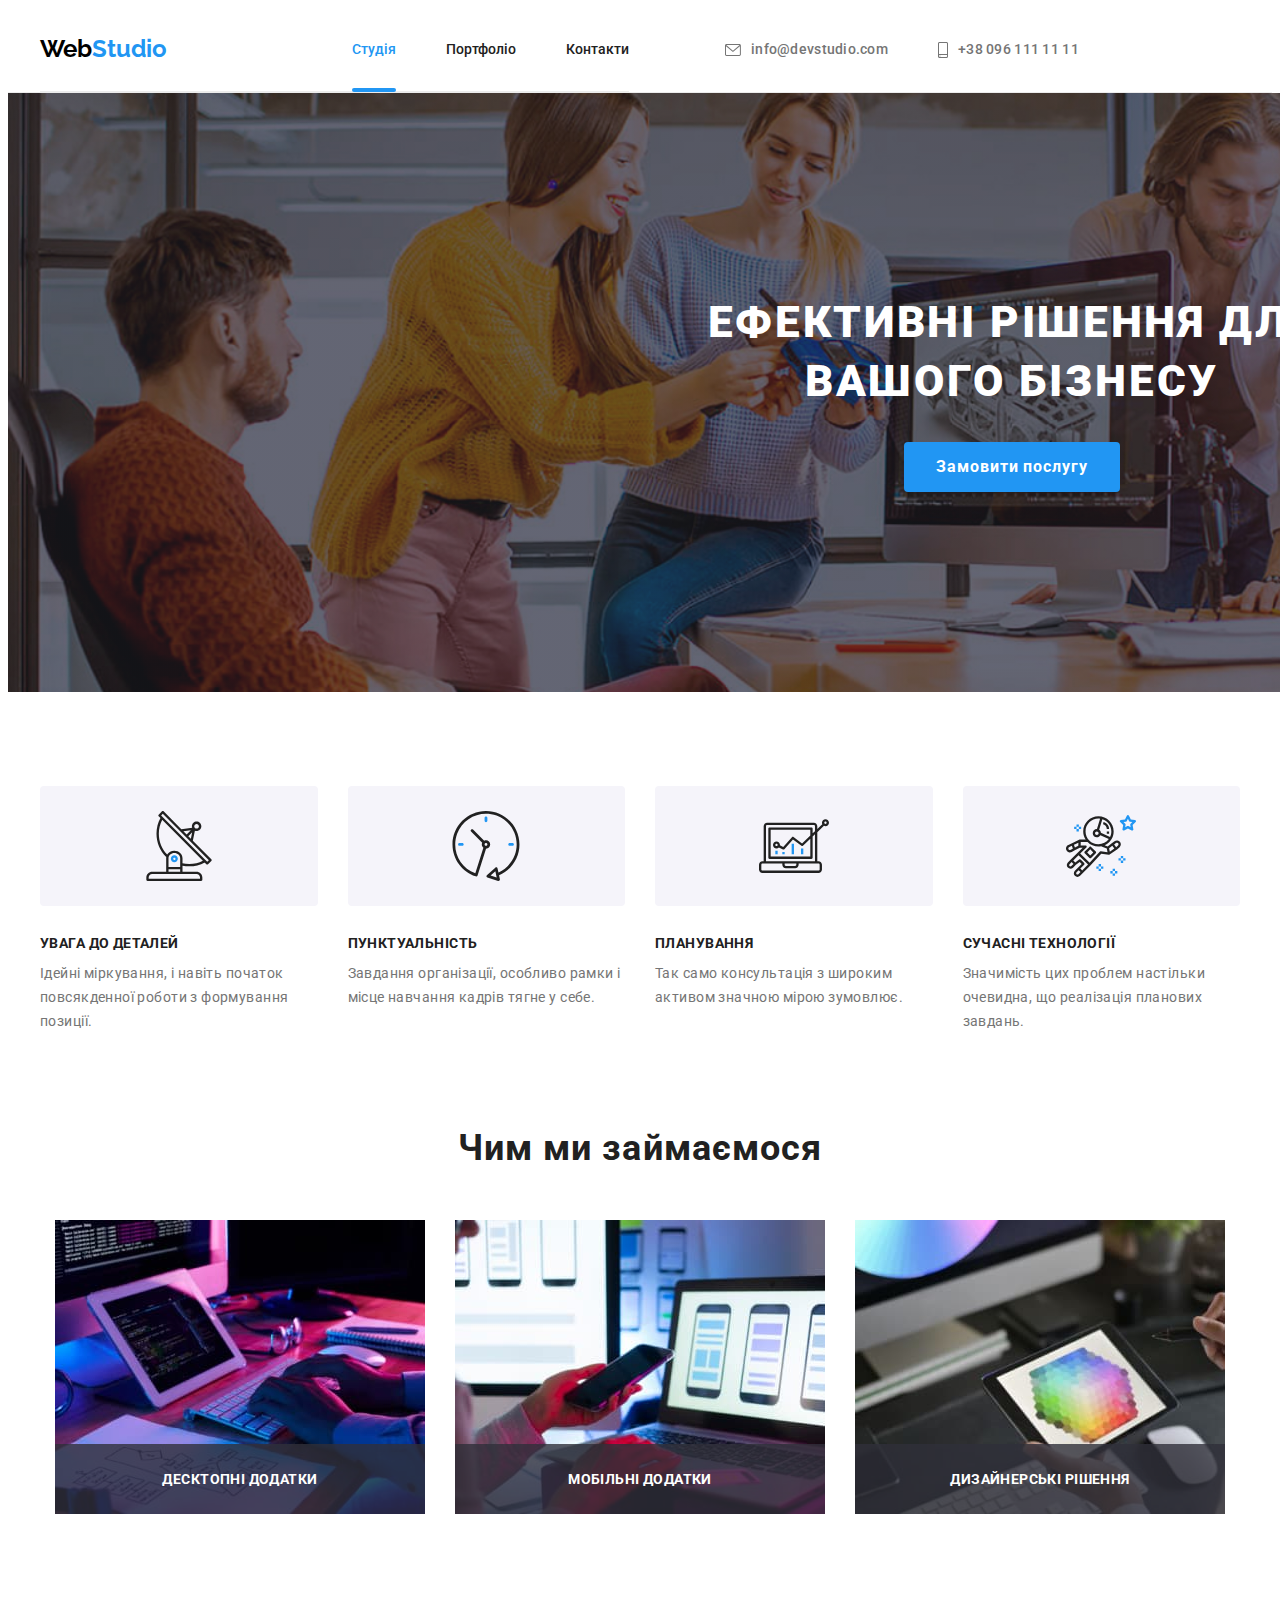
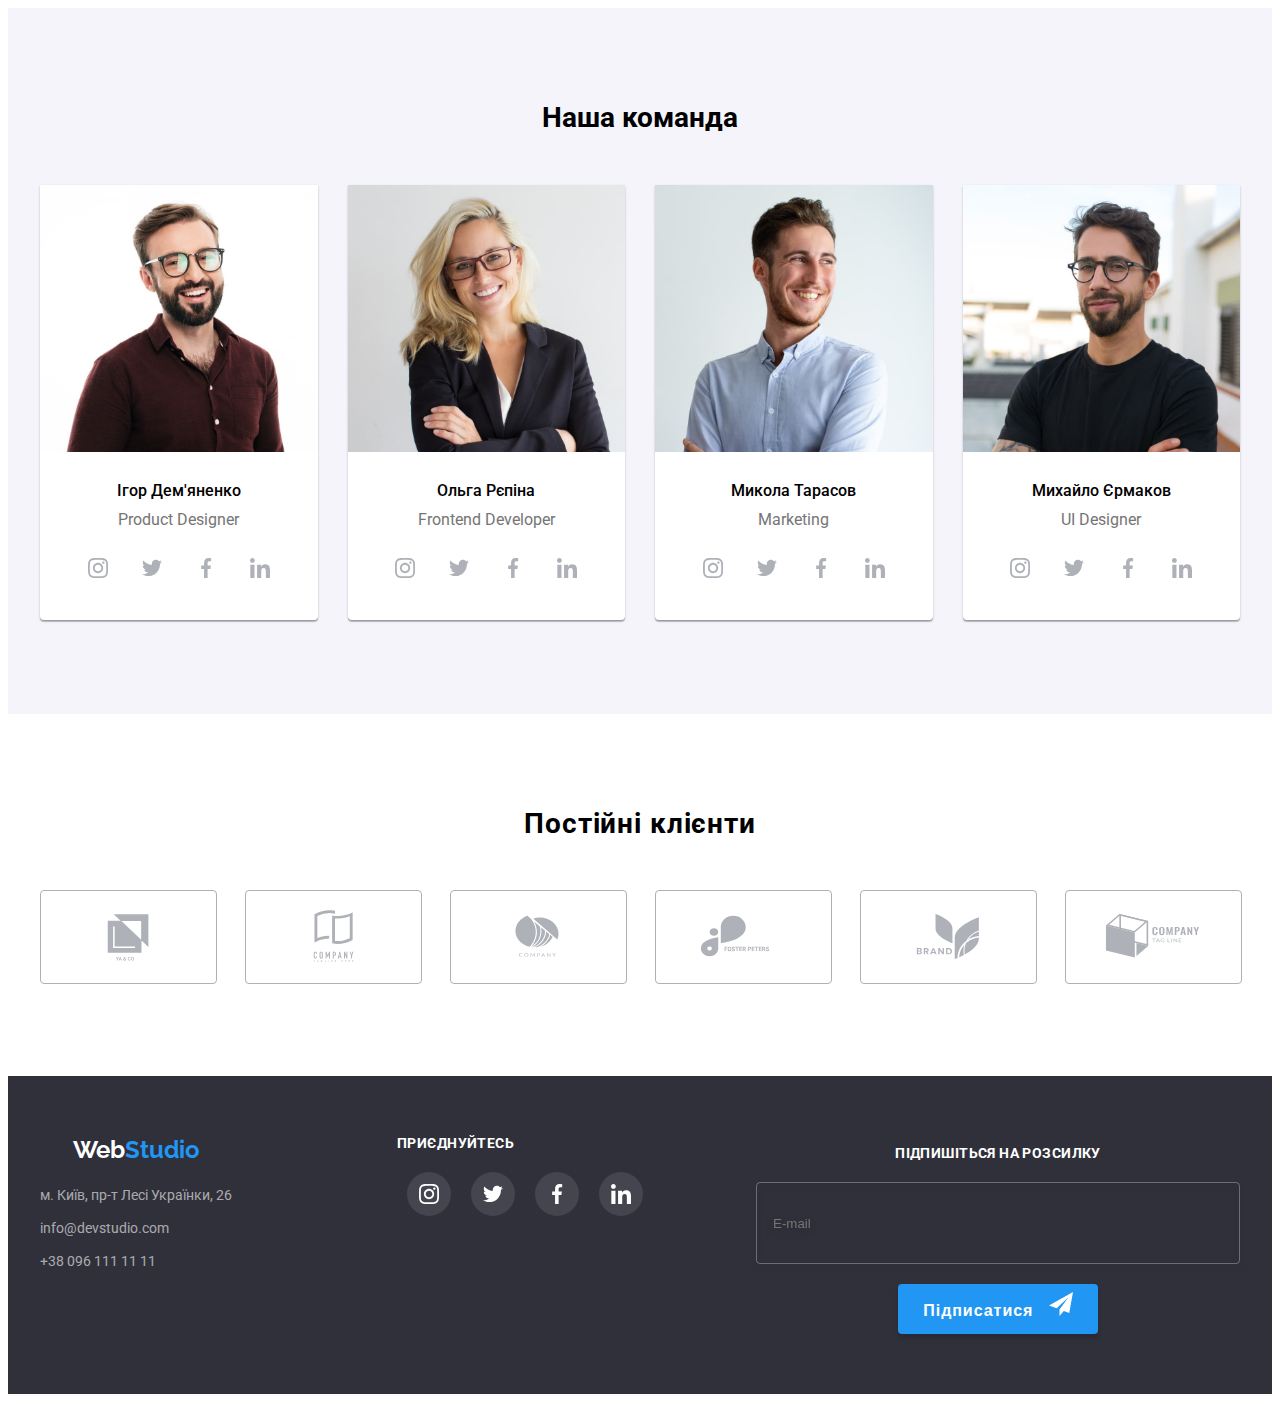
==== commit 02395431: "5" ====
--- a/index.html
+++ b/index.html
@@ -69,7 +69,7 @@
         </ul>
         <button
           type="button"
-          class="menu-btn js-open-menu"
+          class="menu-btn-open js-open-menu"
           aria-expanded="false"
           aria-controls="mobile-menu"
         >
@@ -78,7 +78,8 @@
           </svg>
         </button>
       </div>
-      <div class="mob-container js-menu-container is-open" id="mobile-menu">
+      </div>
+      <div class="mob-container js-menu-container " id="mobile-menu">
         <button type="button" class="menu-btn js-close-menu">
           <svg width="24" height="24">
             <use href="./images/symbol-defs.svg#icon-close-black"></use>
@@ -121,7 +122,6 @@
             <a class="mob-soc-link link" href="">Linkedin</a>
           </li>
         </ul>
-      </div>
     </header>
     <main>
       <section class="hero section-hero">
@@ -138,7 +138,7 @@
             <li class="picture__item-1">
               <div class="picture__icon about__icon">
                 <svg
-                  class="picture__soc-icon about__soc-icon"
+                  class=""
                   width="70"
                   height="70"
                 >
@@ -154,7 +154,7 @@
             <li class="picture__item-2">
               <div class="picture__icon about__icon">
                 <svg
-                  class="picture__soc-icon about__soc-icon"
+                  class=""
                   width="70"
                   height="70"
                 >
@@ -170,7 +170,7 @@
             <li class="picture__item-3">
               <div class="picture__icon about__icon">
                 <svg
-                  class="picture__soc-icon about__soc-icon"
+                  class=""
                   width="70"
                   height="70"
                 >
@@ -185,7 +185,7 @@
             <li class="picture__item-4">
               <div class="picture__icon about__icon">
                 <svg
-                  class="picture__soc-icon about__soc-icon"
+                  class=""
                   width="70"
                   height="70"
                 >
--- a/css/main.min.css
+++ b/css/main.min.css
@@ -1 +1 @@
-p,h1,h2,h3,h4,h5,h6{margin:0}ul,ol{margin:0;padding-left:0}button{cursor:pointer}img{display:block;width:100%;max-width:100%;height:auto}body{font-family:"Roboto",sans-serif;background-color:#fff}.list{list-style:none}.link{text-decoration:none}.container{margin:0 auto}@media screen and (min-width: 480px){.container{width:480px;padding:0 15px}}@media screen and (min-width: 768px){.container{width:656px}}@media screen and (min-width: 1200px){.container{width:1200px;padding:0 15px}}.section{padding-top:94px;padding-bottom:94px}@media screen and (min-width: 768px){.section{padding-top:60px;padding-bottom:60px}}.section-hero{padding:118px 60px 198px 60px}@media screen and (min-width: 768px){.section-hero{padding:118px 204px 198px}}@media screen and (min-width: 1200px){.section-hero{padding-bottom:200px;padding-top:200px;width:1600px;margin:0 auto}}.section-work{padding-bottom:94px}.backdrop{position:fixed;width:100%;height:100%;top:0;left:0;background-color:rgba(0,0,0,.2);transition:visibility 250ms cubic-bezier(0.4, 0, 0.2, 1),opacity 250ms cubic-bezier(0.4, 0, 0.2, 1)}.modal{width:500px;min-height:500px;background-color:#fff;position:absolute;top:50%;left:50%;transform:translate(-50%, -50%) scale(1);transition:transform 250ms linear;padding:40px}.backdrop.is-hidden .modal{transform:translate(-50%, 50%) scaleY(0)}.is-hidden{opacity:0;visibility:hidden;pointer-events:none}.svg{transition-property:fill;transition-duration:250ms;transition-timing-function:cubic-bezier(0.4, 0, 0.2, 1)}.modal-button:hover .svg{fill:#2196f3}.modal-button{position:absolute;top:10px;right:10px;width:30px;height:30px;padding:0;background-color:#fff;border:1px solid rgba(0,0,0,.1);border-radius:50%;cursor:pointer;display:flex;align-items:center;justify-content:center;padding:0;transition-property:fill;transition-duration:250ms;transition-timing-function:cubic-bezier(0.4, 0, 0.2, 1)}.backdrop{width:100%;height:100%;left:0;top:0;box-shadow:0px 1px 3px rgba(0,0,0,.12),0px 1px 1px rgba(0,0,0,.14),0px 2px 1px rgba(0,0,0,.2);border-radius:4px}.modal-title{font-family:"Roboto";font-style:normal;font-weight:700;font-size:20px;line-height:1.15;text-align:center;letter-spacing:.03em;color:#212121;text-align:center;margin-bottom:12px}.modal-input{width:100%;height:40px;border:1px solid rgba(33,33,33,.2);border-radius:4px;padding-left:42px;outline:rgba(0,0,0,0);transition-property:border-color;transition-duration:250ms;transition-timing-function:cubic-bezier(0.4, 0, 0.2, 1)}.modal-input:focus,.modal-input:hover{border-color:#2196f3}.input-wrap{position:relative}.modal-input-icon{position:absolute;top:50%;transform:translateY(-50%);left:12px;transition-property:fill;transition-duration:250ms;transition-timing-function:cubic-bezier(0.4, 0, 0.2, 1)}.modal-input:focus+.modal-input-icon,.modal-input:hover+.modal-input-icon{fill:#2196f3}.modal-field{margin-bottom:10px}.modal-input-bottom{width:100%;height:120px;border:1px solid rgba(33,33,33,.2);border-radius:4px;margin-bottom:20px;resize:none;padding-top:12px;padding-left:16px;transition-property:border-color;transition-duration:250ms;transition-timing-function:cubic-bezier(0.4, 0, 0.2, 1)}.modal-input-bottom:focus,.modal-input-bottom:hover{border-color:#2196f3}.modal-input-bottom::-moz-placeholder{font-family:"Roboto";font-style:normal;font-weight:400;font-size:12px;line-height:1.1666666667;letter-spacing:.01em;color:rgba(117,117,117,.5)}.modal-input-bottom:-ms-input-placeholder{font-family:"Roboto";font-style:normal;font-weight:400;font-size:12px;line-height:1.1666666667;letter-spacing:.01em;color:rgba(117,117,117,.5)}.modal-input-bottom::placeholder{font-family:"Roboto";font-style:normal;font-weight:400;font-size:12px;line-height:1.1666666667;letter-spacing:.01em;color:rgba(117,117,117,.5)}.modal-item{font-family:"Roboto";font-style:normal;font-weight:400;font-size:12px;line-height:1.1666666667;letter-spacing:.01em;color:#757575;margin-bottom:4px}.checkbox{display:flex;margin-bottom:30px;justify-content:center;align-items:center}.checkbox-title{font-family:"Roboto";font-style:normal;font-weight:400;font-size:14px;line-height:1.7142857143;letter-spacing:.03em;color:#757575}.checkbox-link{font-family:"Roboto";font-style:normal;font-weight:400;font-size:14px;line-height:1.7142857143;letter-spacing:.03em;color:#2196f3}.checkbox-box{display:flex;margin-left:8px}.modal-btn{width:200px;height:50px;color:#fff;background:#2196f3;box-shadow:0px 4px 4px rgba(0,0,0,.15);border-radius:4px;margin-left:114px;border:none;transition-property:background-color;transition-duration:250ms;transition-timing-function:cubic-bezier(0.4, 0, 0.2, 1)}.modal-btn:hover,.modal-btn:focus{background-color:#188ce8}.checkbox-text{background-color:#2196f3;border-radius:2px;width:16px;height:15px;outline:none}.header{background-color:#fff;border-bottom:1px solid #ececec}.logo{padding:16px 0;text-decoration:none;font-family:Raleway,sans-serif;font-weight:700;font-size:24px;line-height:1.16;letter-spacing:.03;color:#000}.navigation__logo{margin-right:93px}.logo__item{color:#2196f3}@media screen and (min-width: 768px){.category__link{position:relative;display:block;padding:32px 0;text-decoration:none;font-weight:500;font-size:14px;line-height:1.33;color:#212121;transition:color 250ms cubic-bezier(0.4, 0, 0.2, 1)}}.category__header{padding-top:32px;padding-bottom:32px}.header__container{display:flex;align-items:center}.navigation{display:flex;align-items:center;justify-content:space-between}@media screen and (min-width: 768px){.navigation{border-bottom:1px solid #ececec}}.header__connect{margin-left:218px;gap:50px}@media screen and (max-width: 768px){.category{display:none}}@media screen and (min-width: 768px){.category{display:flex;margin-left:88px;margin-top:0;margin-bottom:0;padding-left:0;list-style:none}}@media screen and (min-width: 768px){.category__item:not(:last-child){margin-right:50px}}@media screen and (min-width: 1200px){.category{margin-left:92px}}@media screen and (min-width: 768px){.connect{margin:0;margin-left:96px;padding:0;list-style:none}}@media screen and (min-width: 1200px){.connect{display:flex}}.connect__mail{font-weight:500;font-size:14px;line-height:1.14;letter-spacing:.02em;color:#757575;display:flex;align-items:center;transition-property:fill,color;transition-duration:250ms;transition-timing-function:cubic-bezier(0.4, 0, 0.2, 1)}.connect__mail:hover,.connect__mail:focus{color:#2196f3;fill:#2196f3}@media screen and (max-width: 768px){.connect__mail{display:none}}@media screen and (max-width: 768px){.connect__tel{display:none}}@media screen and (min-width: 768px){.connect__mail:not(:last-child){margin-bottom:10px}}@media screen and (min-width: 1200px){.connect__mail .connect__tel:not(:last-child){margin-right:30px}}.connect__tel{font-weight:500;font-size:14px;line-height:1.14;letter-spacing:.02em;color:#757575;display:flex;align-items:center;transition-property:fill,color;transition-duration:250ms;transition-timing-function:cubic-bezier(0.4, 0, 0.2, 1)}.connect__tel:hover,.connect__tel:focus{color:#2196f3;fill:#2196f3}.connect__icon{align-items:center;margin-right:10px;fill:#757575;transition-property:fill;transition-duration:250ms;transition-timing-function:cubic-bezier(0.4, 0, 0.2, 1)}.connect__tel:hover .connect__icon,.connect__tel:focus .connect__icon{fill:#2196f3}.connect__mail:hover .connect__icon,.connect__mail:focus .connect__icon{fill:#2196f3}.current{color:#2196f3;position:relative}.current::after{content:"";display:block;position:absolute;left:0;bottom:-1px;width:100%;height:4px;border-radius:2px;background-color:#2196f3}.mob-container{position:fixed;z-index:1;top:0;width:100%;height:100%;padding:48px 40px;display:flex;flex-direction:column;background-color:#fff;transform:translateX(100%);transition-duration:250ms;transition-timing-function:cubic-bezier(0.4, 0, 0.2, 1)}.mob-soc{display:flex;flex-wrap:wrap;row-gap:10px;padding-top:64px;padding-left:0;list-style:none}.mob-soc-item:not(:last-child){border-right:1px solid rgba(33,33,33,.2);padding-right:10px;margin-right:10px}.mob-soc-link{font-weight:500;font-size:18px;line-height:1.22;color:#2196f3}.mob-container .menu-btn{position:absolute;top:10px;right:15px}.menu-btn{margin-left:auto;min-height:40px;min-width:40px;display:block;align-items:center;justify-content:center;padding:0;background-color:rgba(0,0,0,0);cursor:pointer;border:none;border-radius:50%;outline:none}@media screen and (min-width: 768px){.menu-btn{display:none}}.mob-list{margin:0;padding-left:0;list-style:none}.mob-item:not(:last-child){margin-bottom:32px}.mob__link.current{color:#2196f3}.mob-link{font-weight:500;font-size:40px;line-height:1.17;text-decoration:none;color:#212121}.mob-contact{padding-left:0;list-style:none;margin-top:auto}.mob-contact-item.mobile__authentication-item:not(:last-child){margin-bottom:32px}.mob-contact-tel{font-weight:500;font-size:34px;line-height:1.17;text-decoration:none;color:#2196f3}.mob-contact-mail{font-weight:500;font-size:24px;line-height:1.16;text-decoration:none;color:#757575}.mob-container.is-open{transform:translateX(0)}.hero_container{padding:0;width:100%}.hero{background-color:#2f303a;background-image:linear-gradient(rgba(47, 48, 58, 0.4), rgba(47, 48, 58, 0.4)),url(../images/hero-bg-mob.jpg);background-repeat:no-repeat;background-position:center;background-size:cover;flex-grow:1}@media(min-device-pixel-ratio: 2),(-webkit-min-device-pixel-ratio: 2),(min-resolution: 192dpi),(min-resolution: 2dppx){.hero{background-image:linear-gradient(rgba(47, 48, 58, 0.4), rgba(47, 48, 58, 0.4)),url(../images/hero-bg-mob-2x.jpg)}}@media screen and (min-width: 768px){.hero{background-image:linear-gradient(rgba(47, 48, 58, 0.4), rgba(47, 48, 58, 0.4)),url(../images/hero-bg-tab.jpg)}}@media screen and (min-width: 768px)and (min-device-pixel-ratio: 2),screen and (min-width: 768px)and (-webkit-min-device-pixel-ratio: 2),screen and (min-width: 768px)and (min-resolution: 192dpi),screen and (min-width: 768px)and (min-resolution: 2dppx){.hero{background-image:linear-gradient(rgba(47, 48, 58, 0.4), rgba(47, 48, 58, 0.4)),url(../images/hero-bg-tab-2x.jpg)}}@media screen and (min-width: 1200px){.hero{background-image:linear-gradient(rgba(47, 48, 58, 0.4), rgba(47, 48, 58, 0.4)),url(../images/hero-bg.jpg)}}@media screen and (min-width: 1200px)and (min-device-pixel-ratio: 2),screen and (min-width: 1200px)and (-webkit-min-device-pixel-ratio: 2),screen and (min-width: 1200px)and (min-resolution: 192dpi),screen and (min-width: 1200px)and (min-resolution: 2dppx){.hero{background-image:linear-gradient(rgba(47, 48, 58, 0.4), rgba(47, 48, 58, 0.4)),url(../images/hero-bg-2x.jpg)}}.hero-title{font-weight:900;font-size:26px;line-height:1.6153846154;text-align:center;letter-spacing:.06em;text-transform:uppercase;color:#fff;max-width:696px;margin:0 auto;margin-bottom:30px}@media screen and (min-width: 1200px){.hero-title{font-size:44px;line-height:1.36}}.hero-btn{font-family:inherit;font-weight:700;font-size:16px;line-height:1.87;display:flex;align-items:center;text-align:center;letter-spacing:.06em;color:#fff;min-width:216px;height:50px;margin:0 auto;justify-content:center;border:none;border-radius:4px}.hero-button{padding-right:492px;padding-left:492px}.hero-btn{background-color:#2196f3;transition-property:background-color;transition-duration:250ms;transition-timing-function:cubic-bezier(0.4, 0, 0.2, 1)}.hero-btn:hover,.hero-btn:focus{background-color:#188ce8}.picture__title{font-weight:700;font-size:14px;line-height:1.14;letter-spacing:.03em;text-transform:uppercase;color:#212121;margin-bottom:10px}.about__picture{margin-bottom:10px}.picture__text{font-weight:400;font-size:14px;line-height:1.71;letter-spacing:.03em;color:#757575}.picture__text{width:270;height:72}.picture{display:flex;flex-wrap:wrap;gap:30px}.picture__item-1{width:100%}@media screen and (min-width: 768px){.picture__item-1{width:calc((100% - 30px)/2)}}@media screen and (min-width: 1200px){.picture__item-1{width:calc((100% - 90px)/4)}}.picture__item-2{width:100%}@media screen and (min-width: 768px){.picture__item-2{width:calc((100% - 30px)/2)}}@media screen and (min-width: 1200px){.picture__item-2{width:calc((100% - 90px)/4)}}.picture__item-3{width:100%}@media screen and (min-width: 768px){.picture__item-3{width:calc((100% - 30px)/2)}}@media screen and (min-width: 1200px){.picture__item-3{width:calc((100% - 90px)/4)}}.picture__item-4{width:100%}@media screen and (min-width: 768px){.picture__item-4{width:calc((100% - 30px)/2)}}@media screen and (min-width: 1200px){.picture__item-4{width:calc((100% - 90px)/4)}}.picture__soc-icon{display:flex;align-items:center;justify-content:center;margin-top:25px;margin-bottom:25px;margin-left:100px;margin-right:10opx}.about__soc-icon{margin-top:25px;margin-bottom:25px;margin-left:100px;margin-right:10opx}.picture__icon{background-color:#f5f4fa;width:270px;height:120px;border-radius:4px;display:flex}.about__icon{margin-bottom:30px}.work-title{font-weight:700;font-size:36px;line-height:1.16;text-align:center;letter-spacing:.03em;color:#212121;margin-bottom:50px}@media screen and (max-width: 1200px){.work{display:none}}.card{display:flex;justify-content:center;gap:30px}.card__item{position:relative}.card__heading{position:absolute;bottom:0;width:100%;font-weight:700;font-size:14px;line-height:1.1428571429;text-align:center;letter-spacing:.03em;text-transform:uppercase;color:#fff;background-color:rgba(47,48,58,.8)}.work__card{padding-top:27px;padding-bottom:27px}.team{background-color:#f5f4fa}.team-link{background-color:#fff;box-shadow:0px 1px 3px rgba(0,0,0,.12),0px 1px 1px rgba(0,0,0,.14),0px 2px 1px rgba(0,0,0,.2);border-radius:0px 0px 4px 4px;margin-bottom:30px;width:100%}@media screen and (min-width: 768px){.team-link{width:calc((100% - 30px)/2)}}@media screen and (min-width: 1200px){.team-link{width:calc((100% - 90px)/4)}}.team-img{margin-bottom:30px}.team-top-title{font-weight:700;font-size:36px;line-height:1.16;text-align:center;letter-spacing:.03em;color:#212121;margin-bottom:50px}.team-title{font-weight:500;font-size:16px;line-height:1.18;text-align:center;letter-spacing:.03em;color:#212121;margin-bottom:10px}.team-text{font-weight:400;font-size:16px;line-height:1.16;text-align:center;letter-spacing:.03em;color:#757575}.team-content{padding-bottom:16px}.team-list{display:flex;flex-wrap:wrap;gap:30px}.team-soc-link{width:44px;height:44px;border-radius:50%;background-color:#fff;display:flex;align-items:center;justify-content:center;transition-property:background-color;transition-duration:250ms;transition-timing-function:cubic-bezier(0.4, 0, 0.2, 1)}.team-soc-link:hover,.team-soc-link:focus{background-color:#2196f3}.team-soc-icon{fill:#afb1b8;transition-property:fill;transition-duration:250ms;transition-timing-function:cubic-bezier(0.4, 0, 0.2, 1)}.team-soc-link:hover .team-soc-icon,.team-soc-link:focus .team-soc-icon{fill:#fff}.team-soc-list{display:flex;justify-content:center;gap:10px;padding-bottom:30px}.client-title{font-weight:700;font-size:36px;line-height:1.18;text-align:center;letter-spacing:.03em;color:#212121;margin-bottom:50px}.client-item{height:92px;width:100%;width:calc((100% - 30px)/2)}@media screen and (min-width: 768px){.client-item{width:calc((100% - 60px)/3)}}@media screen and (min-width: 1200px){.client-item{width:calc((100% - 150px)/6)}}.client-list{display:flex;justify-content:center;flex-wrap:wrap;gap:30px}.client-link{display:flex;align-items:center;justify-content:center;border-radius:4px;border:1px solid #afb1b8;width:100%;height:100%;color:#afb1b8;transition-property:border-color;transition-duration:250ms;transition-timing-function:cubic-bezier(0.4, 0, 0.2, 1)}.client-link:hover,.client-link:focus{border-color:#2196f3}.client-icon{fill:currentColor;transition-property:fill;transition-duration:250ms;transition-timing-function:cubic-bezier(0.4, 0, 0.2, 1)}.client-link:hover .client-icon,.client-link:focus .client-icon{fill:#2196f3}.footer{background-color:#2f303a;padding-top:60px;padding-bottom:60px}.footer-logo{color:#2196f3}@media screen and (min-width: 1200px){.footer-link{display:flex;font-size:26px;line-height:1.19}}.footer-item:not(:last-child){margin-bottom:9px}.footer-list{margin:0;padding-left:0;list-style:none}.footer-link{display:block;text-decoration:none;font-family:Raleway,sans-serif;color:#fff;font-weight:700;font-size:24px;line-height:1.16;text-align:center}.address-link{text-decoration:none;font-size:14px;line-height:1.71;color:rgba(255,255,255,.6)}.footer-soc-title{margin:0 auto;font-weight:700;font-size:14px;line-height:1.14;letter-spacing:.03em;text-transform:uppercase;color:#fff;text-align:center}.footer-soc-list{display:flex;justify-content:center;margin-top:20px;padding-left:0;list-style:none}.foter{align-items:baseline}@media screen and (min-width: 1200px){.foter{display:flex;justify-content:space-between}}.footer-soc-item{display:flex;justify-content:center;align-items:center;margin-left:10px;width:44px;height:44px;border-radius:50%;background:rgba(255,255,255,.1);transition:background-color 250ms cubic-bezier(0.4, 0, 0.2, 1)}.foter-soc-item:not(:last-child){margin-right:10px}.footer-soc{margin-top:60px}.footer-soc-link{display:flex}.footer-soc-list{gap:10px}.footer-soc-icon{fill:#fff}.footer-address{text-align:center;margin-top:20px;font-style:normal}.footer-mailing-title{font-weight:700;font-size:14px;line-height:1.14;letter-spacing:.03em;text-transform:uppercase;color:#fff;margin:0 auto;margin-top:60px;margin-bottom:20px;text-align:center}.footer-input{width:100%;height:50px;padding:15px 16px;margin-bottom:20px;border:1px solid rgba(255,255,255,.3);filter:drop-shadow(0px 4px 4px rgba(0, 0, 0, 0.15));border-radius:4px;outline:none;background:none}.footer-btn svg{margin-left:10px}.svg{padding-top:13px}.footer-btn{display:flex;align-items:center;justify-content:center;margin:0 auto;width:200px;height:50px;background:#2196f3;box-shadow:0px 4px 4px rgba(0,0,0,.15);border-radius:4px;border:#ffdead;font-weight:700;font-size:16px;line-height:1.87;letter-spacing:.06em;color:#fff}.footer-box{margin-bottom:60px}@media screen and (min-width: 768px){.footer-box{display:flex;justify-content:space-between}}@media screen and (min-width: 768px){.footer-address{margin-left:80px}}@media screen and (min-width: 1200px){.footer__address{display:block;margin-left:0;margin-right:80px;justify-content:left}}@media screen and (min-width: 768px){.footer-soc{margin-right:90px;margin-top:0}}@media screen and (min-width: 768px){.form{display:flex;flex-direction:column;align-items:center}}@media screen and (min-width: 768px){.footer-input{width:450px}}@media screen and (min-width: 1200px){.footer-address{text-align:left}}@media screen and (min-width: 1200px){.footer-soc-title{text-align:left}}.menu-title{font-weight:700;font-size:18px;line-height:2;letter-spacing:.06em;color:#212121;margin-bottom:4px}.menu-text{font-weight:400;font-size:16px;line-height:30px;letter-spacing:.03em;color:#757575}.menu-list{display:flex;flex-wrap:wrap;gap:30px;flex-basis:calc((100% - 60px)/3)}.menu-link{display:block;transition-property:box-shadow;transition-duration:250ms;transition-timing-function:cubic-bezier(0.4, 0, 0.2, 1)}.menu-link:hover,.menu-link:focus{box-shadow:0px 1px 1px rgba(0,0,0,.12),0px 4px 4px rgba(0,0,0,.06),1px 4px 6px rgba(0,0,0,.16)}.menu-item{padding:20px 24px;border:1px solid #eee;border-top:none}.menu-text-box{position:absolute;bottom:0;left:0;width:100%;height:100%;padding:63px 24px;font-weight:400;font-size:18px;line-height:1.5555555556;letter-spacing:.03em;color:#fff;background-color:rgba(33,150,243,.9);transform:translateY(100%);transition:transform 250ms cubic-bezier(0.4, 0, 0.2, 1)}.menu-link:hover .menu-text-box{transform:translateY(0)}.box{position:relative;overflow:hidden}.portfolio-btn{font-family:"Roboto",sans-serif;font-style:normal;font-weight:500;font-size:16px;line-height:1.62;text-align:center;letter-spacing:.03em;color:#212121;transition-property:color,background-color;transition-duration:250ms;transition-timing-function:cubic-bezier(0.4, 0, 0.2, 1)}.portfolio-btn{background-color:#f5f4fa;border:none;padding:6px 22px;border-radius:4px;transition-property:color,background-color;transition-duration:250ms;transition-timing-function:cubic-bezier(0.4, 0, 0.2, 1)}.portfolio-btn:hover,.portfolio-btn:focus{color:#fff;background-color:#2196f3}.portfolio-list{display:flex;justify-content:center;gap:8px;margin-bottom:50px}/*# sourceMappingURL=main.min.css.map */+p,h1,h2,h3,h4,h5,h6{margin:0}ul,ol{margin:0;padding-left:0}button{cursor:pointer}img{display:block;width:100%;max-width:100%;height:auto}body{font-family:"Roboto",sans-serif;background-color:#fff}.list{list-style:none}.link{text-decoration:none}.container{margin:0 auto;width:100%;margin-left:auto;margin-right:auto;padding-left:15px;padding-right:15px}@media screen and (min-width: 480px){.container{width:480px}}@media screen and (min-width: 768px){.container{width:768px}}@media screen and (min-width: 1200px){.container{width:1200px}}.section{padding-top:94px;padding-bottom:94px}@media screen and (max-width: 1200px){.section{padding-top:60px;padding-bottom:60px}}.section-hero{padding:118px 60px 118px 60px}@media screen and (min-width: 768px){.section-hero{padding:118px 204px 118px}}@media screen and (min-width: 1200px){.section-hero{padding-bottom:200px;padding-top:200px;width:1600px;margin:0 auto}}.section-work{padding-bottom:94px}.backdrop{position:fixed;width:100%;height:100%;top:0;left:0;background-color:rgba(0,0,0,.2);transition:visibility 250ms cubic-bezier(0.4, 0, 0.2, 1),opacity 250ms cubic-bezier(0.4, 0, 0.2, 1)}.modal{width:500px;min-height:500px;background-color:#fff;position:absolute;top:50%;left:50%;transform:translate(-50%, -50%) scale(1);transition:transform 250ms linear;padding:40px}.backdrop.is-hidden .modal{transform:translate(-50%, 50%) scaleY(0)}.is-hidden{opacity:0;visibility:hidden;pointer-events:none}.svg{transition-property:fill;transition-duration:250ms;transition-timing-function:cubic-bezier(0.4, 0, 0.2, 1)}.modal-button:hover .svg{fill:#2196f3}.modal-button{position:absolute;top:10px;right:10px;width:30px;height:30px;padding:0;background-color:#fff;border:1px solid rgba(0,0,0,.1);border-radius:50%;cursor:pointer;display:flex;align-items:center;justify-content:center;padding:0;transition-property:fill;transition-duration:250ms;transition-timing-function:cubic-bezier(0.4, 0, 0.2, 1)}.backdrop{width:100%;height:100%;left:0;top:0;box-shadow:0px 1px 3px rgba(0,0,0,.12),0px 1px 1px rgba(0,0,0,.14),0px 2px 1px rgba(0,0,0,.2);border-radius:4px}.modal-title{font-family:"Roboto";font-style:normal;font-weight:700;font-size:20px;line-height:1.15;text-align:center;letter-spacing:.03em;color:#212121;text-align:center;margin-bottom:12px}.modal-input{width:100%;height:40px;border:1px solid rgba(33,33,33,.2);border-radius:4px;padding-left:42px;outline:rgba(0,0,0,0);transition-property:border-color;transition-duration:250ms;transition-timing-function:cubic-bezier(0.4, 0, 0.2, 1)}.modal-input:focus,.modal-input:hover{border-color:#2196f3}.input-wrap{position:relative}.modal-input-icon{position:absolute;top:50%;transform:translateY(-50%);left:12px;transition-property:fill;transition-duration:250ms;transition-timing-function:cubic-bezier(0.4, 0, 0.2, 1)}.modal-input:focus+.modal-input-icon,.modal-input:hover+.modal-input-icon{fill:#2196f3}.modal-field{margin-bottom:10px}.modal-input-bottom{width:100%;height:120px;border:1px solid rgba(33,33,33,.2);border-radius:4px;margin-bottom:20px;resize:none;padding-top:12px;padding-left:16px;transition-property:border-color;transition-duration:250ms;transition-timing-function:cubic-bezier(0.4, 0, 0.2, 1)}.modal-input-bottom:focus,.modal-input-bottom:hover{border-color:#2196f3}.modal-input-bottom::-moz-placeholder{font-family:"Roboto";font-style:normal;font-weight:400;font-size:12px;line-height:1.1666666667;letter-spacing:.01em;color:rgba(117,117,117,.5)}.modal-input-bottom:-ms-input-placeholder{font-family:"Roboto";font-style:normal;font-weight:400;font-size:12px;line-height:1.1666666667;letter-spacing:.01em;color:rgba(117,117,117,.5)}.modal-input-bottom::placeholder{font-family:"Roboto";font-style:normal;font-weight:400;font-size:12px;line-height:1.1666666667;letter-spacing:.01em;color:rgba(117,117,117,.5)}.modal-item{font-family:"Roboto";font-style:normal;font-weight:400;font-size:12px;line-height:1.1666666667;letter-spacing:.01em;color:#757575;margin-bottom:4px}.checkbox{display:flex;margin-bottom:30px;justify-content:center;align-items:center}.checkbox-title{font-family:"Roboto";font-style:normal;font-weight:400;font-size:14px;line-height:1.7142857143;letter-spacing:.03em;color:#757575}.checkbox-link{font-family:"Roboto";font-style:normal;font-weight:400;font-size:14px;line-height:1.7142857143;letter-spacing:.03em;color:#2196f3}.checkbox-box{display:flex;margin-left:8px}.modal-btn{width:200px;height:50px;color:#fff;background:#2196f3;box-shadow:0px 4px 4px rgba(0,0,0,.15);border-radius:4px;margin-left:114px;border:none;transition-property:background-color;transition-duration:250ms;transition-timing-function:cubic-bezier(0.4, 0, 0.2, 1)}.modal-btn:hover,.modal-btn:focus{background-color:#188ce8}.checkbox-text{background-color:#2196f3;border-radius:2px;width:16px;height:15px;outline:none}.header{background-color:#fff;border-bottom:1px solid #ececec}.logo{padding:16px 0;text-decoration:none;font-family:Raleway,sans-serif;font-weight:700;font-size:24px;line-height:1.16;letter-spacing:.03;color:#000}.navigation__logo{margin-right:93px}.logo__item{color:#2196f3}@media screen and (min-width: 768px){.category__link{position:relative;display:block;padding:32px 0;text-decoration:none;font-weight:500;font-size:14px;line-height:1.33;color:#212121;transition:color 250ms cubic-bezier(0.4, 0, 0.2, 1)}}.category__header{padding-top:32px;padding-bottom:32px}.header__container{display:flex;align-items:center}.header__container.is-open{transform:translateX(0)}.navigation{display:flex;align-items:center;justify-content:space-between}@media screen and (min-width: 768px){.navigation{border-bottom:1px solid #ececec}}.header__connect{margin-left:218px;gap:50px}@media screen and (max-width: 768px){.category{display:none}}@media screen and (min-width: 768px){.category{display:flex;margin-left:88px;margin-top:0;margin-bottom:0;padding-left:0;list-style:none}}@media screen and (min-width: 768px){.category__item:not(:last-child){margin-right:50px}}@media screen and (min-width: 1200px){.category{margin-left:92px}}@media screen and (min-width: 768px){.connect{margin:0;margin-left:96px;padding:0;list-style:none}}@media screen and (min-width: 1200px){.connect{display:flex}}@media screen and (max-width: 768px){.connect{display:none}}@media screen and (min-width: 768px){.connect-top:not(:last-child){margin-bottom:10px}}.connect__mail{font-weight:500;font-size:14px;line-height:1.14;letter-spacing:.02em;color:#757575;display:flex;align-items:center;transition-property:fill,color;transition-duration:250ms;transition-timing-function:cubic-bezier(0.4, 0, 0.2, 1)}.connect__mail:hover,.connect__mail:focus{color:#2196f3;fill:#2196f3}@media screen and (min-width: 768px){.connect__mail:not(:last-child){margin-bottom:10px}}@media screen and (min-width: 1200px){.connect__mail .connect__tel:not(:last-child){margin-right:30px}}.connect__tel{font-weight:500;font-size:14px;line-height:1.14;letter-spacing:.02em;color:#757575;display:flex;align-items:center;transition-property:fill,color;transition-duration:250ms;transition-timing-function:cubic-bezier(0.4, 0, 0.2, 1)}.connect__tel:hover,.connect__tel:focus{color:#2196f3;fill:#2196f3}.connect__icon{align-items:center;margin-right:10px;fill:#757575;transition-property:fill;transition-duration:250ms;transition-timing-function:cubic-bezier(0.4, 0, 0.2, 1)}.connect__tel:hover .connect__icon,.connect__tel:focus .connect__icon{fill:#2196f3}.connect__mail:hover .connect__icon,.connect__mail:focus .connect__icon{fill:#2196f3}.current{color:#2196f3;position:relative}.current::after{content:"";display:block;position:absolute;left:0;bottom:-1px;width:100%;height:4px;border-radius:2px;background-color:#2196f3}.mob-container{position:fixed;z-index:1;top:0;width:100%;height:100%;padding:48px 40px;display:flex;flex-direction:column;background-color:#fff;transform:translateX(100%);transition-duration:250ms;transition-timing-function:cubic-bezier(0.4, 0, 0.2, 1)}.mob-soc{display:flex;flex-wrap:wrap;row-gap:10px;padding-top:64px;padding-left:0;list-style:none}.mob-soc-item:not(:last-child){border-right:1px solid rgba(33,33,33,.2);padding-right:10px;margin-right:10px}.mob-soc-link{font-weight:500;font-size:18px;line-height:1.22;color:#2196f3}.mob-container .menu-btn{position:absolute;top:10px;right:15px}.menu-btn-open{margin-left:auto;min-height:40px;min-width:40px;display:block;align-items:center;justify-content:center;padding:0;background-color:rgba(0,0,0,0);cursor:pointer;border:none;border-radius:50%;outline:none}@media screen and (min-width: 768px){.menu-btn-open{display:none}}.menu-btn{margin-left:auto;min-height:40px;min-width:40px;display:block;align-items:center;justify-content:center;padding:0;background-color:rgba(0,0,0,0);cursor:pointer;border:none;border-radius:50%;outline:none}.mob-list{margin:0;padding-left:0;list-style:none}.mob-item:not(:last-child){margin-bottom:32px}.mob-contact-item:not(:last-child){margin-bottom:32px}.mob__link.current{color:#2196f3}.mob-link{font-weight:500;font-size:40px;line-height:1.17;text-decoration:none;color:#212121}.mob-contact{padding-left:0;list-style:none;margin-top:auto}.mob-contact-item.mobile__authentication-item:not(:last-child){margin-bottom:32px}.mob-contact-tel{font-weight:500;font-size:34px;line-height:1.17;text-decoration:none;color:#2196f3}.mob-contact-mail{font-weight:500;font-size:24px;line-height:1.16;text-decoration:none;color:#757575}.mob-container.is-open{transform:translateX(0)}.hero_container{padding:0;width:100%}.hero{background-color:#2f303a;background-image:linear-gradient(rgba(47, 48, 58, 0.4), rgba(47, 48, 58, 0.4)),url(../images/hero-bg-mob.jpg);background-repeat:no-repeat;background-position:center;background-size:cover;flex-grow:1}@media(min-device-pixel-ratio: 2),(-webkit-min-device-pixel-ratio: 2),(min-resolution: 192dpi),(min-resolution: 2dppx){.hero{background-image:linear-gradient(rgba(47, 48, 58, 0.4), rgba(47, 48, 58, 0.4)),url(../images/hero-bg-mob-2x.jpg)}}@media screen and (min-width: 768px){.hero{background-image:linear-gradient(rgba(47, 48, 58, 0.4), rgba(47, 48, 58, 0.4)),url(../images/hero-bg-tab.jpg)}}@media screen and (min-width: 768px)and (min-device-pixel-ratio: 2),screen and (min-width: 768px)and (-webkit-min-device-pixel-ratio: 2),screen and (min-width: 768px)and (min-resolution: 192dpi),screen and (min-width: 768px)and (min-resolution: 2dppx){.hero{background-image:linear-gradient(rgba(47, 48, 58, 0.4), rgba(47, 48, 58, 0.4)),url(../images/hero-bg-tab-2x.jpg)}}@media screen and (min-width: 1200px){.hero{background-image:linear-gradient(rgba(47, 48, 58, 0.4), rgba(47, 48, 58, 0.4)),url(../images/hero-bg.jpg)}}@media screen and (min-width: 1200px)and (min-device-pixel-ratio: 2),screen and (min-width: 1200px)and (-webkit-min-device-pixel-ratio: 2),screen and (min-width: 1200px)and (min-resolution: 192dpi),screen and (min-width: 1200px)and (min-resolution: 2dppx){.hero{background-image:linear-gradient(rgba(47, 48, 58, 0.4), rgba(47, 48, 58, 0.4)),url(../images/hero-bg-2x.jpg)}}.hero-title{font-weight:900;font-size:26px;line-height:1.6153846154;text-align:center;letter-spacing:.06em;text-transform:uppercase;color:#fff;max-width:696px;margin:0 auto;margin-bottom:30px}@media screen and (min-width: 1200px){.hero-title{font-size:44px;line-height:1.36}}.hero-btn{font-family:inherit;font-weight:700;font-size:16px;line-height:1.87;display:flex;align-items:center;text-align:center;letter-spacing:.06em;color:#fff;min-width:216px;height:50px;margin:0 auto;justify-content:center;border:none;border-radius:4px}.hero-button{padding-right:492px;padding-left:492px}.hero-btn{background-color:#2196f3;transition-property:background-color;transition-duration:250ms;transition-timing-function:cubic-bezier(0.4, 0, 0.2, 1)}.hero-btn:hover,.hero-btn:focus{background-color:#188ce8}.picture__title{font-weight:700;font-size:14px;line-height:1.14;letter-spacing:.03em;text-transform:uppercase;color:#212121;margin-bottom:10px}.about__picture{margin-bottom:10px}.picture__text{font-weight:400;font-size:14px;line-height:1.71;letter-spacing:.03em;color:#757575}.picture__text{width:270;height:72}.picture{display:flex;flex-wrap:wrap;gap:30px;padding-left:0}.picture__item-1{width:100%}@media screen and (min-width: 768px){.picture__item-1{width:calc((100% - 60px)/2)}}@media screen and (min-width: 1200px){.picture__item-1{width:calc((100% - 90px)/4)}}.picture__item-2{width:100%}@media screen and (min-width: 768px){.picture__item-2{width:calc((100% - 60px)/2)}}@media screen and (min-width: 1200px){.picture__item-2{width:calc((100% - 90px)/4)}}.picture__item-3{width:100%}@media screen and (min-width: 768px){.picture__item-3{width:calc((100% - 60px)/2)}}@media screen and (min-width: 1200px){.picture__item-3{width:calc((100% - 90px)/4)}}.picture__item-4{width:100%}@media screen and (min-width: 768px){.picture__item-4{width:calc((100% - 60px)/2)}}@media screen and (min-width: 1200px){.picture__item-4{width:calc((100% - 90px)/4)}}.picture__icon{display:flex;justify-content:center;align-items:center;width:100%;height:120px;margin-bottom:30px;border-radius:4px;background-color:#f5f4fa}.work-title{font-weight:700;font-size:36px;line-height:1.16;text-align:center;letter-spacing:.03em;color:#212121;margin-bottom:50px}@media screen and (max-width: 1200px){.work{display:none}}.card{display:flex;justify-content:center;gap:30px}.card__item{position:relative}.card__heading{position:absolute;bottom:0;width:100%;font-weight:700;font-size:14px;line-height:1.1428571429;text-align:center;letter-spacing:.03em;text-transform:uppercase;color:#fff;background-color:rgba(47,48,58,.8)}.work__card{padding-top:27px;padding-bottom:27px}.team{background-color:#f5f4fa}.team-link{background-color:#fff;box-shadow:0px 1px 3px rgba(0,0,0,.12),0px 1px 1px rgba(0,0,0,.14),0px 2px 1px rgba(0,0,0,.2);border-radius:0px 0px 4px 4px;width:100%}@media screen and (min-width: 768px){.team-link{width:calc((100% - 30px)/2)}}@media screen and (min-width: 1200px){.team-link{width:calc((100% - 90px)/4)}}.team-img{margin-bottom:30px}.team-top-title{margin:0 auto;margin-bottom:30px;font-weight:700;font-size:28px;line-height:1.17;text-align:center}@media screen and (min-width: 1200px){.team-top-title{margin-bottom:50px}}.team-title{text-align:center;margin:0 auto;margin-bottom:10px;font-weight:500;font-size:16px;line-height:1.18}.team-text{text-align:center;margin:0 auto;font-size:16px;line-height:1.18;color:#757575}.team-content{padding-bottom:16px}.team-list{display:flex;flex-wrap:wrap;gap:30px}.team-soc-link{width:44px;height:44px;border-radius:50%;background-color:#fff;display:flex;align-items:center;justify-content:center;transition-property:background-color;transition-duration:250ms;transition-timing-function:cubic-bezier(0.4, 0, 0.2, 1)}.team-soc-link:hover,.team-soc-link:focus{background-color:#2196f3}.team-soc-icon{fill:#afb1b8;transition-property:fill;transition-duration:250ms;transition-timing-function:cubic-bezier(0.4, 0, 0.2, 1)}.team-soc-link:hover .team-soc-icon,.team-soc-link:focus .team-soc-icon{fill:#fff}.team-soc-list{display:flex;justify-content:center;gap:10px;padding-bottom:30px}.client-title{margin:0 auto;margin-bottom:30px;font-weight:700;font-size:28px;line-height:1.17;text-align:center;letter-spacing:.03em}@media screen and (min-width: 1200px){.client-title{margin-bottom:50px}}.client-item{height:92px;width:210px;width:calc((100% - 30px)/2)}@media screen and (min-width: 768px){.client-item{width:calc((100% - 60px)/3);width:226}}@media screen and (min-width: 1200px){.client-item{width:calc((100% - 150px)/6);width:170}}.client-list{display:flex;justify-content:center;flex-wrap:wrap;gap:30px}.client-link{display:flex;align-items:center;justify-content:center;border-radius:4px;border:1px solid #afb1b8;width:100%;height:100%;color:#afb1b8;transition-property:border-color;transition-duration:250ms;transition-timing-function:cubic-bezier(0.4, 0, 0.2, 1)}.client-link:hover,.client-link:focus{border-color:#2196f3}.client-icon{fill:currentColor;transition-property:fill;transition-duration:250ms;transition-timing-function:cubic-bezier(0.4, 0, 0.2, 1)}.client-link:hover .client-icon,.client-link:focus .client-icon{fill:#2196f3}.footer{background-color:#2f303a;padding-top:60px;padding-bottom:60px}.footer-logo{color:#2196f3}@media screen and (min-width: 1200px){.footer-link{display:flex;font-size:26px;line-height:1.19}}.footer-item:not(:last-child){margin-bottom:9px}.footer-list{margin:0;padding-left:0;list-style:none}.footer-link{display:block;text-decoration:none;font-family:Raleway,sans-serif;color:#fff;font-weight:700;font-size:24px;line-height:1.16;text-align:center}.address-link{text-decoration:none;font-size:14px;line-height:1.71;color:rgba(255,255,255,.6)}.footer-soc-title{margin:0 auto;font-weight:700;font-size:14px;line-height:1.14;letter-spacing:.03em;text-transform:uppercase;color:#fff;text-align:center}.footer-soc-list{display:flex;justify-content:center;margin-top:20px;padding-left:0;list-style:none}.foter{align-items:baseline}@media screen and (min-width: 1200px){.foter{display:flex;justify-content:space-between}}.footer-soc-item{display:flex;justify-content:center;align-items:center;margin-left:10px;width:44px;height:44px;border-radius:50%;background:rgba(255,255,255,.1);transition:background-color 250ms cubic-bezier(0.4, 0, 0.2, 1)}.foter-soc-item:not(:last-child){margin-right:10px}.footer-soc{margin-top:60px}.footer-soc-link{display:flex}.footer-soc-list{gap:10px}.footer-soc-icon{fill:#fff}.footer-address{text-align:center;margin-top:20px;font-style:normal}.footer-mailing-title{font-weight:700;font-size:14px;line-height:1.14;letter-spacing:.03em;text-transform:uppercase;color:#fff;margin:0 auto;margin-bottom:20px;text-align:center}.footer-input{width:100%;height:50px;padding:15px 16px;margin-bottom:20px;border:1px solid rgba(255,255,255,.3);filter:drop-shadow(0px 4px 4px rgba(0, 0, 0, 0.15));border-radius:4px;outline:none;background:none}.footer-btn svg{margin-left:10px}.svg{padding-top:13px}.footer-btn{display:flex;align-items:center;justify-content:center;margin:0 auto;width:200px;height:50px;background:#2196f3;box-shadow:0px 4px 4px rgba(0,0,0,.15);border-radius:4px;border:#ffdead;font-weight:700;font-size:16px;line-height:1.87;letter-spacing:.06em;color:#fff}.footer-box{margin-bottom:60px}@media screen and (min-width: 768px){.footer-box{display:flex;justify-content:center;gap:165px}}@media screen and (min-width: 1200px){.footer__address{display:block;margin-left:0;margin-right:80px;justify-content:left}}@media screen and (min-width: 768px){.footer-soc{margin-top:0}}@media screen and (min-width: 768px){.form{display:flex;flex-direction:column;align-items:center}}@media screen and (min-width: 768px){.footer-input{width:450px}}@media screen and (min-width: 1200px){.footer-address{text-align:left}}@media screen and (min-width: 1200px){.footer-soc-title{text-align:left}}.menu-title{font-weight:700;font-size:18px;line-height:2;letter-spacing:.06em;color:#212121;margin-bottom:4px}.menu-text{font-weight:400;font-size:16px;line-height:30px;letter-spacing:.03em;color:#757575}.menu-list{display:flex;flex-wrap:wrap;gap:30px;flex-basis:calc((100% - 60px)/3)}.menu-link{display:block;transition-property:box-shadow;transition-duration:250ms;transition-timing-function:cubic-bezier(0.4, 0, 0.2, 1)}.menu-link:hover,.menu-link:focus{box-shadow:0px 1px 1px rgba(0,0,0,.12),0px 4px 4px rgba(0,0,0,.06),1px 4px 6px rgba(0,0,0,.16)}.menu-item{padding:20px 24px;border:1px solid #eee;border-top:none}.menu-text-box{position:absolute;bottom:0;left:0;width:100%;height:100%;padding:63px 24px;font-weight:400;font-size:18px;line-height:1.5555555556;letter-spacing:.03em;color:#fff;background-color:rgba(33,150,243,.9);transform:translateY(100%);transition:transform 250ms cubic-bezier(0.4, 0, 0.2, 1)}.menu-link:hover .menu-text-box{transform:translateY(0)}.box{position:relative;overflow:hidden}.portfolio-btn{font-family:"Roboto",sans-serif;font-style:normal;font-weight:500;font-size:16px;line-height:1.62;text-align:center;letter-spacing:.03em;color:#212121;transition-property:color,background-color;transition-duration:250ms;transition-timing-function:cubic-bezier(0.4, 0, 0.2, 1)}.portfolio-btn{background-color:#f5f4fa;border:none;padding:6px 22px;border-radius:4px;transition-property:color,background-color;transition-duration:250ms;transition-timing-function:cubic-bezier(0.4, 0, 0.2, 1)}.portfolio-btn:hover,.portfolio-btn:focus{color:#fff;background-color:#2196f3}.portfolio-list{display:flex;justify-content:center;gap:8px;margin-bottom:50px}/*# sourceMappingURL=main.min.css.map */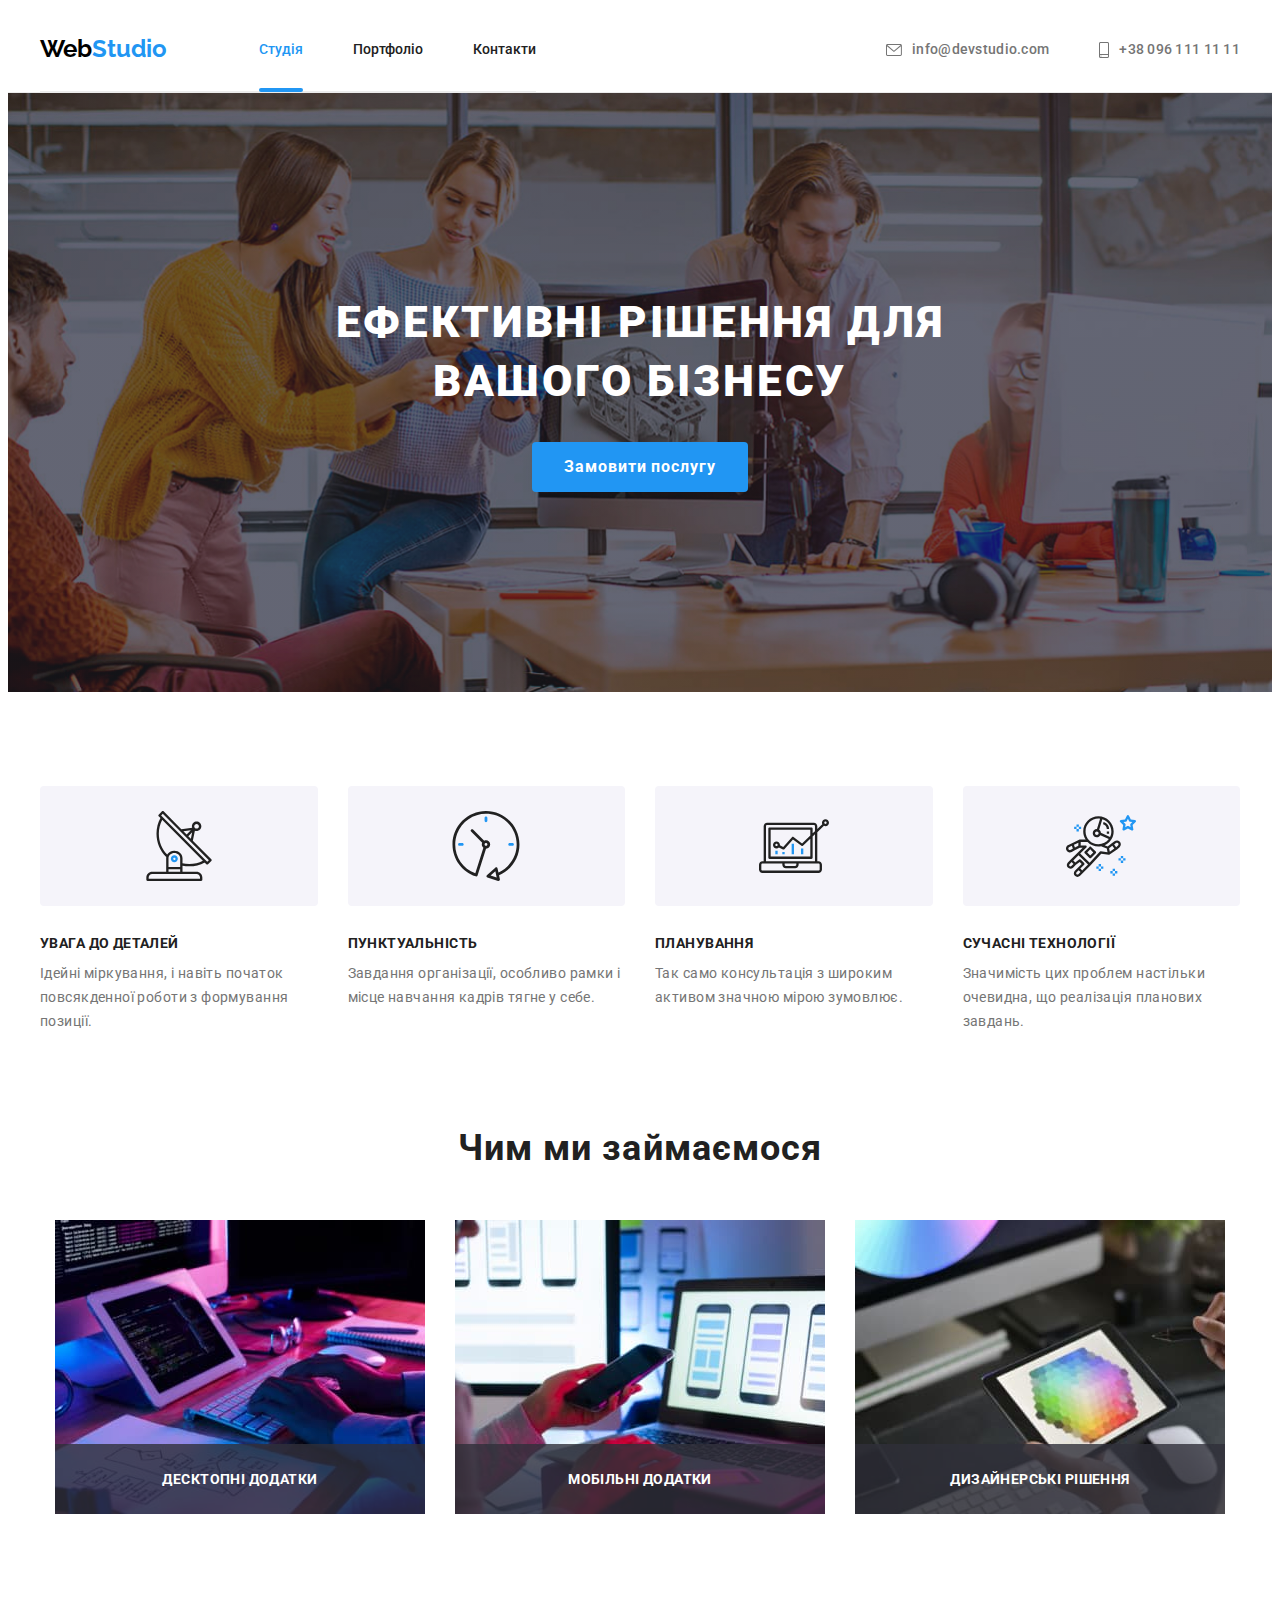
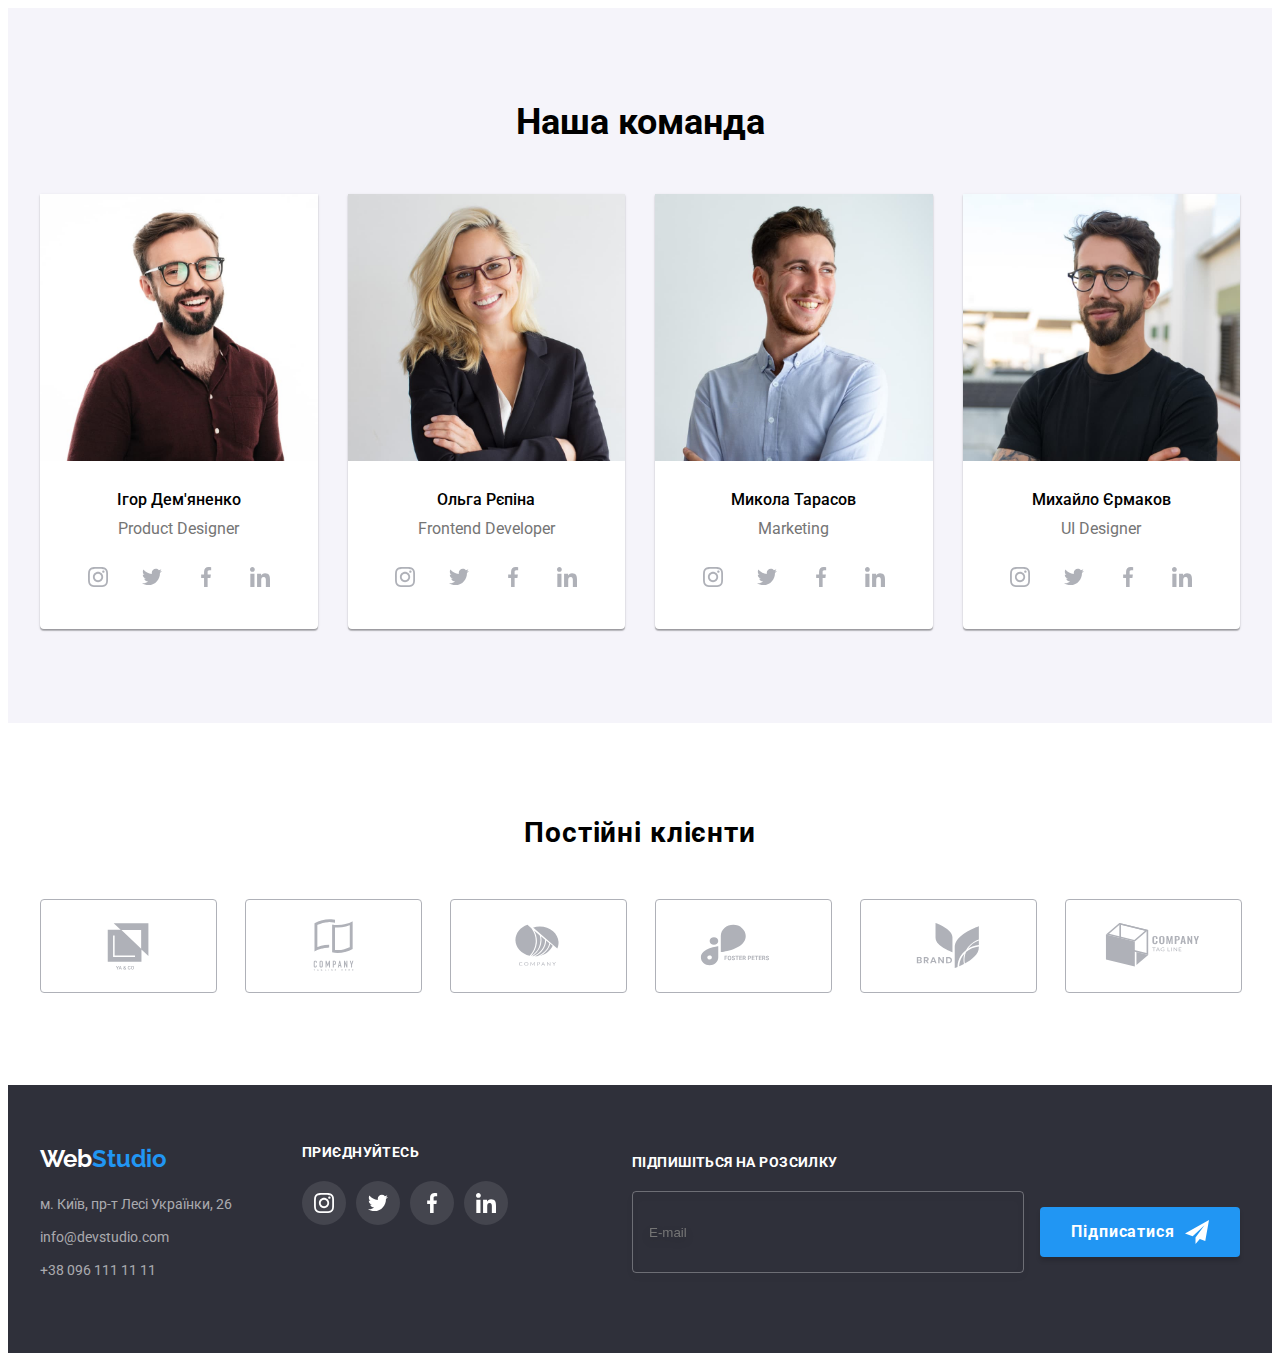
==== commit 9a8f8910: "finish" ====
--- a/index.html
+++ b/index.html
@@ -615,19 +615,19 @@
         </div>
         <form class="form">
           <p class="footer-mailing-title">Підпишіться на розсилку</p>
-          <input
-            type="email"
-            class="footer-input"
-            name="user-email"
-            placeholder="E-mail"
-          />
-          <button type="submit" class="footer-btn">
-            <div class="mailing-item">
-              Підписатися
-              <svg width="24" height="24">
-                <use href="./images/symbol-defs.svg#icon-icon-send"></use>
-              </svg>
-            </div>
+            <input
+              type="email"
+              class="footer-input"
+              name="user-email"
+              placeholder="E-mail"
+            />
+            <button type="submit" class="footer-btn">
+              <div class="mailing-item">
+                Підписатися
+                <svg width="24" height="24">
+                  <use href="./images/symbol-defs.svg#icon-icon-send"></use>
+                </svg>
+              </div>
           </button>
         </form>
       </div>
--- a/css/main.min.css
+++ b/css/main.min.css
@@ -1 +1 @@
-p,h1,h2,h3,h4,h5,h6{margin:0}ul,ol{margin:0;padding-left:0}button{cursor:pointer}img{display:block;width:100%;max-width:100%;height:auto}body{font-family:"Roboto",sans-serif;background-color:#fff}.list{list-style:none}.link{text-decoration:none}.container{margin:0 auto;width:100%;margin-left:auto;margin-right:auto;padding-left:15px;padding-right:15px}@media screen and (min-width: 480px){.container{width:480px}}@media screen and (min-width: 768px){.container{width:768px}}@media screen and (min-width: 1200px){.container{width:1200px}}.section{padding-top:94px;padding-bottom:94px}@media screen and (max-width: 1200px){.section{padding-top:60px;padding-bottom:60px}}.section-hero{padding:118px 60px 118px 60px}@media screen and (min-width: 768px){.section-hero{padding:118px 204px 118px}}@media screen and (min-width: 1200px){.section-hero{padding-bottom:200px;padding-top:200px;width:1600px;margin:0 auto}}.section-work{padding-bottom:94px}.backdrop{position:fixed;width:100%;height:100%;top:0;left:0;background-color:rgba(0,0,0,.2);transition:visibility 250ms cubic-bezier(0.4, 0, 0.2, 1),opacity 250ms cubic-bezier(0.4, 0, 0.2, 1)}.modal{width:500px;min-height:500px;background-color:#fff;position:absolute;top:50%;left:50%;transform:translate(-50%, -50%) scale(1);transition:transform 250ms linear;padding:40px}.backdrop.is-hidden .modal{transform:translate(-50%, 50%) scaleY(0)}.is-hidden{opacity:0;visibility:hidden;pointer-events:none}.svg{transition-property:fill;transition-duration:250ms;transition-timing-function:cubic-bezier(0.4, 0, 0.2, 1)}.modal-button:hover .svg{fill:#2196f3}.modal-button{position:absolute;top:10px;right:10px;width:30px;height:30px;padding:0;background-color:#fff;border:1px solid rgba(0,0,0,.1);border-radius:50%;cursor:pointer;display:flex;align-items:center;justify-content:center;padding:0;transition-property:fill;transition-duration:250ms;transition-timing-function:cubic-bezier(0.4, 0, 0.2, 1)}.backdrop{width:100%;height:100%;left:0;top:0;box-shadow:0px 1px 3px rgba(0,0,0,.12),0px 1px 1px rgba(0,0,0,.14),0px 2px 1px rgba(0,0,0,.2);border-radius:4px}.modal-title{font-family:"Roboto";font-style:normal;font-weight:700;font-size:20px;line-height:1.15;text-align:center;letter-spacing:.03em;color:#212121;text-align:center;margin-bottom:12px}.modal-input{width:100%;height:40px;border:1px solid rgba(33,33,33,.2);border-radius:4px;padding-left:42px;outline:rgba(0,0,0,0);transition-property:border-color;transition-duration:250ms;transition-timing-function:cubic-bezier(0.4, 0, 0.2, 1)}.modal-input:focus,.modal-input:hover{border-color:#2196f3}.input-wrap{position:relative}.modal-input-icon{position:absolute;top:50%;transform:translateY(-50%);left:12px;transition-property:fill;transition-duration:250ms;transition-timing-function:cubic-bezier(0.4, 0, 0.2, 1)}.modal-input:focus+.modal-input-icon,.modal-input:hover+.modal-input-icon{fill:#2196f3}.modal-field{margin-bottom:10px}.modal-input-bottom{width:100%;height:120px;border:1px solid rgba(33,33,33,.2);border-radius:4px;margin-bottom:20px;resize:none;padding-top:12px;padding-left:16px;transition-property:border-color;transition-duration:250ms;transition-timing-function:cubic-bezier(0.4, 0, 0.2, 1)}.modal-input-bottom:focus,.modal-input-bottom:hover{border-color:#2196f3}.modal-input-bottom::-moz-placeholder{font-family:"Roboto";font-style:normal;font-weight:400;font-size:12px;line-height:1.1666666667;letter-spacing:.01em;color:rgba(117,117,117,.5)}.modal-input-bottom:-ms-input-placeholder{font-family:"Roboto";font-style:normal;font-weight:400;font-size:12px;line-height:1.1666666667;letter-spacing:.01em;color:rgba(117,117,117,.5)}.modal-input-bottom::placeholder{font-family:"Roboto";font-style:normal;font-weight:400;font-size:12px;line-height:1.1666666667;letter-spacing:.01em;color:rgba(117,117,117,.5)}.modal-item{font-family:"Roboto";font-style:normal;font-weight:400;font-size:12px;line-height:1.1666666667;letter-spacing:.01em;color:#757575;margin-bottom:4px}.checkbox{display:flex;margin-bottom:30px;justify-content:center;align-items:center}.checkbox-title{font-family:"Roboto";font-style:normal;font-weight:400;font-size:14px;line-height:1.7142857143;letter-spacing:.03em;color:#757575}.checkbox-link{font-family:"Roboto";font-style:normal;font-weight:400;font-size:14px;line-height:1.7142857143;letter-spacing:.03em;color:#2196f3}.checkbox-box{display:flex;margin-left:8px}.modal-btn{width:200px;height:50px;color:#fff;background:#2196f3;box-shadow:0px 4px 4px rgba(0,0,0,.15);border-radius:4px;margin-left:114px;border:none;transition-property:background-color;transition-duration:250ms;transition-timing-function:cubic-bezier(0.4, 0, 0.2, 1)}.modal-btn:hover,.modal-btn:focus{background-color:#188ce8}.checkbox-text{background-color:#2196f3;border-radius:2px;width:16px;height:15px;outline:none}.header{background-color:#fff;border-bottom:1px solid #ececec}.logo{padding:16px 0;text-decoration:none;font-family:Raleway,sans-serif;font-weight:700;font-size:24px;line-height:1.16;letter-spacing:.03;color:#000}.navigation__logo{margin-right:93px}.logo__item{color:#2196f3}@media screen and (min-width: 768px){.category__link{position:relative;display:block;padding:32px 0;text-decoration:none;font-weight:500;font-size:14px;line-height:1.33;color:#212121;transition:color 250ms cubic-bezier(0.4, 0, 0.2, 1)}}.category__header{padding-top:32px;padding-bottom:32px}.header__container{display:flex;align-items:center}.header__container.is-open{transform:translateX(0)}.navigation{display:flex;align-items:center;justify-content:space-between}@media screen and (min-width: 768px){.navigation{border-bottom:1px solid #ececec}}.header__connect{margin-left:218px;gap:50px}@media screen and (max-width: 768px){.category{display:none}}@media screen and (min-width: 768px){.category{display:flex;margin-left:88px;margin-top:0;margin-bottom:0;padding-left:0;list-style:none}}@media screen and (min-width: 768px){.category__item:not(:last-child){margin-right:50px}}@media screen and (min-width: 1200px){.category{margin-left:92px}}@media screen and (min-width: 768px){.connect{margin:0;margin-left:96px;padding:0;list-style:none}}@media screen and (min-width: 1200px){.connect{display:flex}}@media screen and (max-width: 768px){.connect{display:none}}@media screen and (min-width: 768px){.connect-top:not(:last-child){margin-bottom:10px}}.connect__mail{font-weight:500;font-size:14px;line-height:1.14;letter-spacing:.02em;color:#757575;display:flex;align-items:center;transition-property:fill,color;transition-duration:250ms;transition-timing-function:cubic-bezier(0.4, 0, 0.2, 1)}.connect__mail:hover,.connect__mail:focus{color:#2196f3;fill:#2196f3}@media screen and (min-width: 768px){.connect__mail:not(:last-child){margin-bottom:10px}}@media screen and (min-width: 1200px){.connect__mail .connect__tel:not(:last-child){margin-right:30px}}.connect__tel{font-weight:500;font-size:14px;line-height:1.14;letter-spacing:.02em;color:#757575;display:flex;align-items:center;transition-property:fill,color;transition-duration:250ms;transition-timing-function:cubic-bezier(0.4, 0, 0.2, 1)}.connect__tel:hover,.connect__tel:focus{color:#2196f3;fill:#2196f3}.connect__icon{align-items:center;margin-right:10px;fill:#757575;transition-property:fill;transition-duration:250ms;transition-timing-function:cubic-bezier(0.4, 0, 0.2, 1)}.connect__tel:hover .connect__icon,.connect__tel:focus .connect__icon{fill:#2196f3}.connect__mail:hover .connect__icon,.connect__mail:focus .connect__icon{fill:#2196f3}.current{color:#2196f3;position:relative}.current::after{content:"";display:block;position:absolute;left:0;bottom:-1px;width:100%;height:4px;border-radius:2px;background-color:#2196f3}.mob-container{position:fixed;z-index:1;top:0;width:100%;height:100%;padding:48px 40px;display:flex;flex-direction:column;background-color:#fff;transform:translateX(100%);transition-duration:250ms;transition-timing-function:cubic-bezier(0.4, 0, 0.2, 1)}.mob-soc{display:flex;flex-wrap:wrap;row-gap:10px;padding-top:64px;padding-left:0;list-style:none}.mob-soc-item:not(:last-child){border-right:1px solid rgba(33,33,33,.2);padding-right:10px;margin-right:10px}.mob-soc-link{font-weight:500;font-size:18px;line-height:1.22;color:#2196f3}.mob-container .menu-btn{position:absolute;top:10px;right:15px}.menu-btn-open{margin-left:auto;min-height:40px;min-width:40px;display:block;align-items:center;justify-content:center;padding:0;background-color:rgba(0,0,0,0);cursor:pointer;border:none;border-radius:50%;outline:none}@media screen and (min-width: 768px){.menu-btn-open{display:none}}.menu-btn{margin-left:auto;min-height:40px;min-width:40px;display:block;align-items:center;justify-content:center;padding:0;background-color:rgba(0,0,0,0);cursor:pointer;border:none;border-radius:50%;outline:none}.mob-list{margin:0;padding-left:0;list-style:none}.mob-item:not(:last-child){margin-bottom:32px}.mob-contact-item:not(:last-child){margin-bottom:32px}.mob__link.current{color:#2196f3}.mob-link{font-weight:500;font-size:40px;line-height:1.17;text-decoration:none;color:#212121}.mob-contact{padding-left:0;list-style:none;margin-top:auto}.mob-contact-item.mobile__authentication-item:not(:last-child){margin-bottom:32px}.mob-contact-tel{font-weight:500;font-size:34px;line-height:1.17;text-decoration:none;color:#2196f3}.mob-contact-mail{font-weight:500;font-size:24px;line-height:1.16;text-decoration:none;color:#757575}.mob-container.is-open{transform:translateX(0)}.hero_container{padding:0;width:100%}.hero{background-color:#2f303a;background-image:linear-gradient(rgba(47, 48, 58, 0.4), rgba(47, 48, 58, 0.4)),url(../images/hero-bg-mob.jpg);background-repeat:no-repeat;background-position:center;background-size:cover;flex-grow:1}@media(min-device-pixel-ratio: 2),(-webkit-min-device-pixel-ratio: 2),(min-resolution: 192dpi),(min-resolution: 2dppx){.hero{background-image:linear-gradient(rgba(47, 48, 58, 0.4), rgba(47, 48, 58, 0.4)),url(../images/hero-bg-mob-2x.jpg)}}@media screen and (min-width: 768px){.hero{background-image:linear-gradient(rgba(47, 48, 58, 0.4), rgba(47, 48, 58, 0.4)),url(../images/hero-bg-tab.jpg)}}@media screen and (min-width: 768px)and (min-device-pixel-ratio: 2),screen and (min-width: 768px)and (-webkit-min-device-pixel-ratio: 2),screen and (min-width: 768px)and (min-resolution: 192dpi),screen and (min-width: 768px)and (min-resolution: 2dppx){.hero{background-image:linear-gradient(rgba(47, 48, 58, 0.4), rgba(47, 48, 58, 0.4)),url(../images/hero-bg-tab-2x.jpg)}}@media screen and (min-width: 1200px){.hero{background-image:linear-gradient(rgba(47, 48, 58, 0.4), rgba(47, 48, 58, 0.4)),url(../images/hero-bg.jpg)}}@media screen and (min-width: 1200px)and (min-device-pixel-ratio: 2),screen and (min-width: 1200px)and (-webkit-min-device-pixel-ratio: 2),screen and (min-width: 1200px)and (min-resolution: 192dpi),screen and (min-width: 1200px)and (min-resolution: 2dppx){.hero{background-image:linear-gradient(rgba(47, 48, 58, 0.4), rgba(47, 48, 58, 0.4)),url(../images/hero-bg-2x.jpg)}}.hero-title{font-weight:900;font-size:26px;line-height:1.6153846154;text-align:center;letter-spacing:.06em;text-transform:uppercase;color:#fff;max-width:696px;margin:0 auto;margin-bottom:30px}@media screen and (min-width: 1200px){.hero-title{font-size:44px;line-height:1.36}}.hero-btn{font-family:inherit;font-weight:700;font-size:16px;line-height:1.87;display:flex;align-items:center;text-align:center;letter-spacing:.06em;color:#fff;min-width:216px;height:50px;margin:0 auto;justify-content:center;border:none;border-radius:4px}.hero-button{padding-right:492px;padding-left:492px}.hero-btn{background-color:#2196f3;transition-property:background-color;transition-duration:250ms;transition-timing-function:cubic-bezier(0.4, 0, 0.2, 1)}.hero-btn:hover,.hero-btn:focus{background-color:#188ce8}.picture__title{font-weight:700;font-size:14px;line-height:1.14;letter-spacing:.03em;text-transform:uppercase;color:#212121;margin-bottom:10px}.about__picture{margin-bottom:10px}.picture__text{font-weight:400;font-size:14px;line-height:1.71;letter-spacing:.03em;color:#757575}.picture__text{width:270;height:72}.picture{display:flex;flex-wrap:wrap;gap:30px;padding-left:0}.picture__item-1{width:100%}@media screen and (min-width: 768px){.picture__item-1{width:calc((100% - 60px)/2)}}@media screen and (min-width: 1200px){.picture__item-1{width:calc((100% - 90px)/4)}}.picture__item-2{width:100%}@media screen and (min-width: 768px){.picture__item-2{width:calc((100% - 60px)/2)}}@media screen and (min-width: 1200px){.picture__item-2{width:calc((100% - 90px)/4)}}.picture__item-3{width:100%}@media screen and (min-width: 768px){.picture__item-3{width:calc((100% - 60px)/2)}}@media screen and (min-width: 1200px){.picture__item-3{width:calc((100% - 90px)/4)}}.picture__item-4{width:100%}@media screen and (min-width: 768px){.picture__item-4{width:calc((100% - 60px)/2)}}@media screen and (min-width: 1200px){.picture__item-4{width:calc((100% - 90px)/4)}}.picture__icon{display:flex;justify-content:center;align-items:center;width:100%;height:120px;margin-bottom:30px;border-radius:4px;background-color:#f5f4fa}.work-title{font-weight:700;font-size:36px;line-height:1.16;text-align:center;letter-spacing:.03em;color:#212121;margin-bottom:50px}@media screen and (max-width: 1200px){.work{display:none}}.card{display:flex;justify-content:center;gap:30px}.card__item{position:relative}.card__heading{position:absolute;bottom:0;width:100%;font-weight:700;font-size:14px;line-height:1.1428571429;text-align:center;letter-spacing:.03em;text-transform:uppercase;color:#fff;background-color:rgba(47,48,58,.8)}.work__card{padding-top:27px;padding-bottom:27px}.team{background-color:#f5f4fa}.team-link{background-color:#fff;box-shadow:0px 1px 3px rgba(0,0,0,.12),0px 1px 1px rgba(0,0,0,.14),0px 2px 1px rgba(0,0,0,.2);border-radius:0px 0px 4px 4px;width:100%}@media screen and (min-width: 768px){.team-link{width:calc((100% - 30px)/2)}}@media screen and (min-width: 1200px){.team-link{width:calc((100% - 90px)/4)}}.team-img{margin-bottom:30px}.team-top-title{margin:0 auto;margin-bottom:30px;font-weight:700;font-size:28px;line-height:1.17;text-align:center}@media screen and (min-width: 1200px){.team-top-title{margin-bottom:50px}}.team-title{text-align:center;margin:0 auto;margin-bottom:10px;font-weight:500;font-size:16px;line-height:1.18}.team-text{text-align:center;margin:0 auto;font-size:16px;line-height:1.18;color:#757575}.team-content{padding-bottom:16px}.team-list{display:flex;flex-wrap:wrap;gap:30px}.team-soc-link{width:44px;height:44px;border-radius:50%;background-color:#fff;display:flex;align-items:center;justify-content:center;transition-property:background-color;transition-duration:250ms;transition-timing-function:cubic-bezier(0.4, 0, 0.2, 1)}.team-soc-link:hover,.team-soc-link:focus{background-color:#2196f3}.team-soc-icon{fill:#afb1b8;transition-property:fill;transition-duration:250ms;transition-timing-function:cubic-bezier(0.4, 0, 0.2, 1)}.team-soc-link:hover .team-soc-icon,.team-soc-link:focus .team-soc-icon{fill:#fff}.team-soc-list{display:flex;justify-content:center;gap:10px;padding-bottom:30px}.client-title{margin:0 auto;margin-bottom:30px;font-weight:700;font-size:28px;line-height:1.17;text-align:center;letter-spacing:.03em}@media screen and (min-width: 1200px){.client-title{margin-bottom:50px}}.client-item{height:92px;width:210px;width:calc((100% - 30px)/2)}@media screen and (min-width: 768px){.client-item{width:calc((100% - 60px)/3);width:226}}@media screen and (min-width: 1200px){.client-item{width:calc((100% - 150px)/6);width:170}}.client-list{display:flex;justify-content:center;flex-wrap:wrap;gap:30px}.client-link{display:flex;align-items:center;justify-content:center;border-radius:4px;border:1px solid #afb1b8;width:100%;height:100%;color:#afb1b8;transition-property:border-color;transition-duration:250ms;transition-timing-function:cubic-bezier(0.4, 0, 0.2, 1)}.client-link:hover,.client-link:focus{border-color:#2196f3}.client-icon{fill:currentColor;transition-property:fill;transition-duration:250ms;transition-timing-function:cubic-bezier(0.4, 0, 0.2, 1)}.client-link:hover .client-icon,.client-link:focus .client-icon{fill:#2196f3}.footer{background-color:#2f303a;padding-top:60px;padding-bottom:60px}.footer-logo{color:#2196f3}@media screen and (min-width: 1200px){.footer-link{display:flex;font-size:26px;line-height:1.19}}.footer-item:not(:last-child){margin-bottom:9px}.footer-list{margin:0;padding-left:0;list-style:none}.footer-link{display:block;text-decoration:none;font-family:Raleway,sans-serif;color:#fff;font-weight:700;font-size:24px;line-height:1.16;text-align:center}.address-link{text-decoration:none;font-size:14px;line-height:1.71;color:rgba(255,255,255,.6)}.footer-soc-title{margin:0 auto;font-weight:700;font-size:14px;line-height:1.14;letter-spacing:.03em;text-transform:uppercase;color:#fff;text-align:center}.footer-soc-list{display:flex;justify-content:center;margin-top:20px;padding-left:0;list-style:none}.foter{align-items:baseline}@media screen and (min-width: 1200px){.foter{display:flex;justify-content:space-between}}.footer-soc-item{display:flex;justify-content:center;align-items:center;margin-left:10px;width:44px;height:44px;border-radius:50%;background:rgba(255,255,255,.1);transition:background-color 250ms cubic-bezier(0.4, 0, 0.2, 1)}.foter-soc-item:not(:last-child){margin-right:10px}.footer-soc{margin-top:60px}.footer-soc-link{display:flex}.footer-soc-list{gap:10px}.footer-soc-icon{fill:#fff}.footer-address{text-align:center;margin-top:20px;font-style:normal}.footer-mailing-title{font-weight:700;font-size:14px;line-height:1.14;letter-spacing:.03em;text-transform:uppercase;color:#fff;margin:0 auto;margin-bottom:20px;text-align:center}.footer-input{width:100%;height:50px;padding:15px 16px;margin-bottom:20px;border:1px solid rgba(255,255,255,.3);filter:drop-shadow(0px 4px 4px rgba(0, 0, 0, 0.15));border-radius:4px;outline:none;background:none}.footer-btn svg{margin-left:10px}.svg{padding-top:13px}.footer-btn{display:flex;align-items:center;justify-content:center;margin:0 auto;width:200px;height:50px;background:#2196f3;box-shadow:0px 4px 4px rgba(0,0,0,.15);border-radius:4px;border:#ffdead;font-weight:700;font-size:16px;line-height:1.87;letter-spacing:.06em;color:#fff}.footer-box{margin-bottom:60px}@media screen and (min-width: 768px){.footer-box{display:flex;justify-content:center;gap:165px}}@media screen and (min-width: 1200px){.footer__address{display:block;margin-left:0;margin-right:80px;justify-content:left}}@media screen and (min-width: 768px){.footer-soc{margin-top:0}}@media screen and (min-width: 768px){.form{display:flex;flex-direction:column;align-items:center}}@media screen and (min-width: 768px){.footer-input{width:450px}}@media screen and (min-width: 1200px){.footer-address{text-align:left}}@media screen and (min-width: 1200px){.footer-soc-title{text-align:left}}.menu-title{font-weight:700;font-size:18px;line-height:2;letter-spacing:.06em;color:#212121;margin-bottom:4px}.menu-text{font-weight:400;font-size:16px;line-height:30px;letter-spacing:.03em;color:#757575}.menu-list{display:flex;flex-wrap:wrap;gap:30px;flex-basis:calc((100% - 60px)/3)}.menu-link{display:block;transition-property:box-shadow;transition-duration:250ms;transition-timing-function:cubic-bezier(0.4, 0, 0.2, 1)}.menu-link:hover,.menu-link:focus{box-shadow:0px 1px 1px rgba(0,0,0,.12),0px 4px 4px rgba(0,0,0,.06),1px 4px 6px rgba(0,0,0,.16)}.menu-item{padding:20px 24px;border:1px solid #eee;border-top:none}.menu-text-box{position:absolute;bottom:0;left:0;width:100%;height:100%;padding:63px 24px;font-weight:400;font-size:18px;line-height:1.5555555556;letter-spacing:.03em;color:#fff;background-color:rgba(33,150,243,.9);transform:translateY(100%);transition:transform 250ms cubic-bezier(0.4, 0, 0.2, 1)}.menu-link:hover .menu-text-box{transform:translateY(0)}.box{position:relative;overflow:hidden}.portfolio-btn{font-family:"Roboto",sans-serif;font-style:normal;font-weight:500;font-size:16px;line-height:1.62;text-align:center;letter-spacing:.03em;color:#212121;transition-property:color,background-color;transition-duration:250ms;transition-timing-function:cubic-bezier(0.4, 0, 0.2, 1)}.portfolio-btn{background-color:#f5f4fa;border:none;padding:6px 22px;border-radius:4px;transition-property:color,background-color;transition-duration:250ms;transition-timing-function:cubic-bezier(0.4, 0, 0.2, 1)}.portfolio-btn:hover,.portfolio-btn:focus{color:#fff;background-color:#2196f3}.portfolio-list{display:flex;justify-content:center;gap:8px;margin-bottom:50px}/*# sourceMappingURL=main.min.css.map */+p,h1,h2,h3,h4,h5,h6{margin:0}ul,ol{margin:0;padding-left:0}button{cursor:pointer}img{display:block;width:100%;max-width:100%;height:auto}body{font-family:"Roboto",sans-serif;background-color:#fff}.list{list-style:none}.link{text-decoration:none}.container{margin:0 auto;width:100%;margin-left:auto;margin-right:auto;padding-left:15px;padding-right:15px}@media screen and (min-width: 480px){.container{width:480px}}@media screen and (min-width: 768px){.container{width:768px}}@media screen and (min-width: 1200px){.container{width:1200px}}.section{padding-top:94px;padding-bottom:94px}@media screen and (max-width: 1200px){.section{padding-top:60px;padding-bottom:60px}}.section-hero{padding-top:118px;padding-bottom:118px}@media screen and (min-width: 1200px){.section-hero{padding-bottom:200px;padding-top:200px;max-width:1600px;margin:0 auto}}.section-work{padding-bottom:94px}.backdrop{position:fixed;width:100%;height:100%;top:0;left:0;background-color:rgba(0,0,0,.2);transition:visibility 250ms cubic-bezier(0.4, 0, 0.2, 1),opacity 250ms cubic-bezier(0.4, 0, 0.2, 1)}.modal{width:500px;min-height:500px;background-color:#fff;position:absolute;top:50%;left:50%;transform:translate(-50%, -50%) scale(1);transition:transform 250ms linear;padding:40px}.backdrop.is-hidden .modal{transform:translate(-50%, 50%) scaleY(0)}.is-hidden{opacity:0;visibility:hidden;pointer-events:none}.svg{transition-property:fill;transition-duration:250ms;transition-timing-function:cubic-bezier(0.4, 0, 0.2, 1)}.modal-button:hover .svg{fill:#2196f3}.modal-button{position:absolute;top:10px;right:10px;width:30px;height:30px;padding:0;background-color:#fff;border:1px solid rgba(0,0,0,.1);border-radius:50%;cursor:pointer;display:flex;align-items:center;justify-content:center;padding:0;transition-property:fill;transition-duration:250ms;transition-timing-function:cubic-bezier(0.4, 0, 0.2, 1)}.backdrop{width:100%;height:100%;left:0;top:0;box-shadow:0px 1px 3px rgba(0,0,0,.12),0px 1px 1px rgba(0,0,0,.14),0px 2px 1px rgba(0,0,0,.2);border-radius:4px}.modal-title{font-family:"Roboto";font-style:normal;font-weight:700;font-size:20px;line-height:1.15;text-align:center;letter-spacing:.03em;color:#212121;text-align:center;margin-bottom:12px}.modal-input{width:100%;height:40px;border:1px solid rgba(33,33,33,.2);border-radius:4px;padding-left:42px;outline:rgba(0,0,0,0);transition-property:border-color;transition-duration:250ms;transition-timing-function:cubic-bezier(0.4, 0, 0.2, 1)}.modal-input:focus,.modal-input:hover{border-color:#2196f3}.input-wrap{position:relative}.modal-input-icon{position:absolute;top:50%;transform:translateY(-50%);left:12px;transition-property:fill;transition-duration:250ms;transition-timing-function:cubic-bezier(0.4, 0, 0.2, 1)}.modal-input:focus+.modal-input-icon,.modal-input:hover+.modal-input-icon{fill:#2196f3}.modal-field{margin-bottom:10px}.modal-input-bottom{width:100%;height:120px;border:1px solid rgba(33,33,33,.2);border-radius:4px;margin-bottom:20px;resize:none;padding-top:12px;padding-left:16px;transition-property:border-color;transition-duration:250ms;transition-timing-function:cubic-bezier(0.4, 0, 0.2, 1)}.modal-input-bottom:focus,.modal-input-bottom:hover{border-color:#2196f3}.modal-input-bottom::-moz-placeholder{font-family:"Roboto";font-style:normal;font-weight:400;font-size:12px;line-height:1.1666666667;letter-spacing:.01em;color:rgba(117,117,117,.5)}.modal-input-bottom:-ms-input-placeholder{font-family:"Roboto";font-style:normal;font-weight:400;font-size:12px;line-height:1.1666666667;letter-spacing:.01em;color:rgba(117,117,117,.5)}.modal-input-bottom::placeholder{font-family:"Roboto";font-style:normal;font-weight:400;font-size:12px;line-height:1.1666666667;letter-spacing:.01em;color:rgba(117,117,117,.5)}.modal-item{font-family:"Roboto";font-style:normal;font-weight:400;font-size:12px;line-height:1.1666666667;letter-spacing:.01em;color:#757575;margin-bottom:4px}.checkbox{display:flex;margin-bottom:30px;justify-content:center;align-items:center}.checkbox-title{font-family:"Roboto";font-style:normal;font-weight:400;font-size:14px;line-height:1.7142857143;letter-spacing:.03em;color:#757575}.checkbox-link{font-family:"Roboto";font-style:normal;font-weight:400;font-size:14px;line-height:1.7142857143;letter-spacing:.03em;color:#2196f3}.checkbox-box{display:flex;margin-left:8px}.modal-btn{width:200px;height:50px;color:#fff;background:#2196f3;box-shadow:0px 4px 4px rgba(0,0,0,.15);border-radius:4px;margin-left:114px;border:none;transition-property:background-color;transition-duration:250ms;transition-timing-function:cubic-bezier(0.4, 0, 0.2, 1)}.modal-btn:hover,.modal-btn:focus{background-color:#188ce8}.checkbox-text{background-color:#2196f3;border-radius:2px;width:16px;height:15px;outline:none}.header{background-color:#fff;border-bottom:1px solid #ececec}.logo{padding:16px 0;text-decoration:none;font-family:Raleway,sans-serif;font-weight:700;font-size:24px;line-height:1.16;letter-spacing:.03;color:#000}.logo__item{color:#2196f3}@media screen and (min-width: 768px){.category__link{position:relative;display:block;padding:32px 0;text-decoration:none;font-weight:500;font-size:14px;line-height:1.33;color:#212121;transition:color 250ms cubic-bezier(0.4, 0, 0.2, 1)}}.category__header{padding-top:32px;padding-bottom:32px}.header__container{display:flex;align-items:center}.header__container.is-open{transform:translateX(0)}.navigation{display:flex;align-items:center;justify-content:space-between}@media screen and (min-width: 768px){.navigation{border-bottom:1px solid #ececec}}.header__connect{margin-left:218px;gap:50px}@media screen and (max-width: 768px){.category{display:none}}@media screen and (min-width: 768px){.category{display:flex;margin-left:85px;margin-top:0;margin-bottom:0;padding-left:0;list-style:none}}@media screen and (min-width: 768px){.category__item:not(:last-child){margin-right:50px}}@media screen and (min-width: 1200px){.category{margin-left:92px}}@media screen and (min-width: 768px){.connect{margin:0;margin-left:86px;padding:0;list-style:none}}@media screen and (min-width: 1200px){.connect{display:flex;margin-left:auto}}@media screen and (max-width: 768px){.connect{display:none}}.connect__mail{font-weight:500;font-size:14px;line-height:1.14;letter-spacing:.02em;color:#757575;display:flex;align-items:center;transition-property:fill,color;transition-duration:250ms;transition-timing-function:cubic-bezier(0.4, 0, 0.2, 1)}@media screen and (min-width: 768px){.connect__mail{display:block;margin-bottom:10px}}@media screen and (min-width: 1200px){.connect__mail{display:flex;margin-bottom:0}}.connect__mail:hover,.connect__mail:focus{color:#2196f3;fill:#2196f3}@media screen and (min-width: 1200px){.connect__mail .connect__tel:not(:last-child){margin-right:30px}}.connect__tel{font-weight:500;font-size:14px;line-height:1.14;letter-spacing:.02em;color:#757575;display:flex;align-items:center;transition-property:fill,color;transition-duration:250ms;transition-timing-function:cubic-bezier(0.4, 0, 0.2, 1)}.connect__tel:hover,.connect__tel:focus{color:#2196f3;fill:#2196f3}.connect__icon{align-items:center;margin-right:10px;fill:#757575;transition-property:fill;transition-duration:250ms;transition-timing-function:cubic-bezier(0.4, 0, 0.2, 1)}.connect__tel:hover .connect__icon,.connect__tel:focus .connect__icon{fill:#2196f3}.connect__mail:hover .connect__icon,.connect__mail:focus .connect__icon{fill:#2196f3}.current{color:#2196f3;position:relative}.current::after{content:"";display:block;position:absolute;left:0;bottom:-1px;width:100%;height:4px;border-radius:2px;background-color:#2196f3}.mob-container{position:fixed;z-index:1;top:0;width:100%;height:100%;padding:48px 40px;display:flex;flex-direction:column;background-color:#fff;transform:translateX(100%);transition-duration:250ms;transition-timing-function:cubic-bezier(0.4, 0, 0.2, 1)}.mob-soc{display:flex;flex-wrap:wrap;row-gap:10px;padding-top:64px;padding-left:0;list-style:none}.mob-soc-item:not(:last-child){border-right:1px solid rgba(33,33,33,.2);padding-right:10px;margin-right:10px}.mob-soc-link{font-weight:500;font-size:18px;line-height:1.22;color:#2196f3}.mob-container .menu-btn{position:absolute;top:10px;right:15px}.menu-btn-open{margin-left:auto;min-height:40px;min-width:40px;display:block;align-items:center;justify-content:center;padding:0;background-color:rgba(0,0,0,0);cursor:pointer;border:none;border-radius:50%;outline:none}@media screen and (min-width: 768px){.menu-btn-open{display:none}}.menu-btn{margin-left:auto;min-height:40px;min-width:40px;display:block;align-items:center;justify-content:center;padding:0;background-color:rgba(0,0,0,0);cursor:pointer;border:none;border-radius:50%;outline:none}.mob-list{margin:0;padding-left:0;list-style:none}.mob-item:not(:last-child){margin-bottom:32px}.mob-contact-item:not(:last-child){margin-bottom:32px}.mob__link.current{color:#2196f3}.mob-link{font-weight:500;font-size:40px;line-height:1.17;text-decoration:none;color:#212121}.mob-contact{padding-left:0;list-style:none;margin-top:auto}.mob-contact-item.mobile__authentication-item:not(:last-child){margin-bottom:32px}.mob-contact-tel{font-weight:500;font-size:34px;line-height:1.17;text-decoration:none;color:#2196f3}.mob-contact-mail{font-weight:500;font-size:24px;line-height:1.16;text-decoration:none;color:#757575}.mob-container.is-open{transform:translateX(0)}.hero_container{padding:0;width:100%}.hero{background-color:#2f303a;background-image:linear-gradient(rgba(47, 48, 58, 0.4), rgba(47, 48, 58, 0.4)),url(../images/hero-bg-mob.jpg);background-repeat:no-repeat;background-position:center;background-size:cover;flex-grow:1}@media(min-device-pixel-ratio: 2),(-webkit-min-device-pixel-ratio: 2),(min-resolution: 192dpi),(min-resolution: 2dppx){.hero{background-image:linear-gradient(rgba(47, 48, 58, 0.4), rgba(47, 48, 58, 0.4)),url(../images/hero-bg-mob-2x.jpg)}}@media screen and (min-width: 768px){.hero{background-image:linear-gradient(rgba(47, 48, 58, 0.4), rgba(47, 48, 58, 0.4)),url(../images/hero-bg-tab.jpg)}}@media screen and (min-width: 768px)and (min-device-pixel-ratio: 2),screen and (min-width: 768px)and (-webkit-min-device-pixel-ratio: 2),screen and (min-width: 768px)and (min-resolution: 192dpi),screen and (min-width: 768px)and (min-resolution: 2dppx){.hero{background-image:linear-gradient(rgba(47, 48, 58, 0.4), rgba(47, 48, 58, 0.4)),url(../images/hero-bg-tab-2x.jpg)}}@media screen and (min-width: 1200px){.hero{background-image:linear-gradient(rgba(47, 48, 58, 0.4), rgba(47, 48, 58, 0.4)),url(../images/hero-bg.jpg)}}@media screen and (min-width: 1200px)and (min-device-pixel-ratio: 2),screen and (min-width: 1200px)and (-webkit-min-device-pixel-ratio: 2),screen and (min-width: 1200px)and (min-resolution: 192dpi),screen and (min-width: 1200px)and (min-resolution: 2dppx){.hero{background-image:linear-gradient(rgba(47, 48, 58, 0.4), rgba(47, 48, 58, 0.4)),url(../images/hero-bg-2x.jpg)}}.hero-title{font-weight:900;font-size:26px;line-height:1.6153846154;text-align:center;letter-spacing:.06em;text-transform:uppercase;color:#fff;max-width:360px;margin:0 auto;margin-bottom:30px}@media screen and (min-width: 1200px){.hero-title{font-size:44px;line-height:1.36;max-width:696px}}.hero-btn{font-family:inherit;font-weight:700;font-size:16px;line-height:1.87;display:flex;align-items:center;text-align:center;letter-spacing:.06em;color:#fff;min-width:216px;height:50px;margin:0 auto;justify-content:center;border:none;border-radius:4px}.hero-button{padding-right:492px;padding-left:492px}.hero-btn{background-color:#2196f3;transition-property:background-color;transition-duration:250ms;transition-timing-function:cubic-bezier(0.4, 0, 0.2, 1)}.hero-btn:hover,.hero-btn:focus{background-color:#188ce8}.picture__title{font-weight:700;font-size:14px;line-height:1.14;letter-spacing:.03em;text-transform:uppercase;color:#212121;margin-bottom:10px}@media screen and (max-width: 768px){.picture__title{text-align:center}}.about__picture{margin-bottom:10px}.picture__text{font-weight:400;font-size:14px;line-height:1.71;letter-spacing:.03em;color:#757575}.picture__text{width:270;height:72}.picture{display:flex;flex-wrap:wrap;gap:30px;padding-left:0}@media screen and (min-width: 768px){.picture__item-1{width:354px}}@media screen and (max-width: 768px){.picture__item-1{width:450px}}@media screen and (min-width: 1200px){.picture__item-1{width:calc((100% - 90px)/4)}}.picture__item-2{width:354px}@media screen and (min-width: 768px){.picture__item-2{width:354px}}@media screen and (max-width: 768px){.picture__item-2{width:450px}}@media screen and (min-width: 1200px){.picture__item-2{width:calc((100% - 90px)/4)}}.picture__item-3{width:354px}@media screen and (min-width: 768px){.picture__item-3{width:354px}}@media screen and (max-width: 768px){.picture__item-3{width:450px}}@media screen and (min-width: 1200px){.picture__item-3{width:calc((100% - 90px)/4)}}.picture__item-4{width:354px}@media screen and (min-width: 768px){.picture__item-4{width:354px}}@media screen and (max-width: 768px){.picture__item-4{width:450px}}@media screen and (min-width: 1200px){.picture__item-4{width:calc((100% - 90px)/4)}}.picture__icon{display:flex;justify-content:center;align-items:center;width:100%;height:120px;margin-bottom:30px;border-radius:4px;background-color:#f5f4fa}.work-title{font-weight:700;font-size:36px;line-height:1.16;text-align:center;letter-spacing:.03em;color:#212121;margin-bottom:50px}@media screen and (max-width: 1200px){.work{display:none}}.card{display:flex;justify-content:center;gap:30px}.card__item{position:relative}.card__heading{position:absolute;bottom:0;width:100%;font-weight:700;font-size:14px;line-height:1.1428571429;text-align:center;letter-spacing:.03em;text-transform:uppercase;color:#fff;background-color:rgba(47,48,58,.8)}.work__card{padding-top:27px;padding-bottom:27px}.team{background-color:#f5f4fa}.team-link{background-color:#fff;box-shadow:0px 1px 3px rgba(0,0,0,.12),0px 1px 1px rgba(0,0,0,.14),0px 2px 1px rgba(0,0,0,.2);border-radius:0px 0px 4px 4px;width:100%}@media screen and (min-width: 768px){.team-link{width:calc((100% - 30px)/2)}}@media screen and (min-width: 1200px){.team-link{width:calc((100% - 90px)/4)}}.team-img{margin-bottom:30px}.team-top-title{margin:0 auto;margin-bottom:30px;font-weight:700;font-size:28px;line-height:1.17;text-align:center}@media screen and (min-width: 1200px){.team-top-title{font-size:36px;line-height:1.16;margin-bottom:50px}}.team-title{text-align:center;margin:0 auto;margin-bottom:10px;font-weight:500;font-size:16px;line-height:1.18}.team-text{text-align:center;margin:0 auto;font-size:16px;line-height:1.18;color:#757575}.team-content{padding-bottom:16px}.team-list{display:flex;flex-wrap:wrap;gap:30px}.team-soc-link{width:44px;height:44px;border-radius:50%;background-color:#fff;display:flex;align-items:center;justify-content:center;transition-property:background-color;transition-duration:250ms;transition-timing-function:cubic-bezier(0.4, 0, 0.2, 1)}.team-soc-link:hover,.team-soc-link:focus{background-color:#2196f3}.team-soc-icon{fill:#afb1b8;transition-property:fill;transition-duration:250ms;transition-timing-function:cubic-bezier(0.4, 0, 0.2, 1)}.team-soc-link:hover .team-soc-icon,.team-soc-link:focus .team-soc-icon{fill:#fff}.team-soc-list{display:flex;justify-content:center;gap:10px;padding-bottom:30px}.client-title{margin:0 auto;margin-bottom:30px;font-weight:700;font-size:28px;line-height:1.17;text-align:center;letter-spacing:.03em}@media screen and (min-width: 1200px){.client-title{margin-bottom:50px}}.client-item{height:92px;width:210px;width:calc((100% - 30px)/2)}@media screen and (min-width: 768px){.client-item{width:calc((100% - 60px)/3);width:226}}@media screen and (min-width: 1200px){.client-item{width:calc((100% - 150px)/6);width:170}}.client-list{display:flex;justify-content:center;flex-wrap:wrap;gap:30px}.client-link{display:flex;align-items:center;justify-content:center;border-radius:4px;border:1px solid #afb1b8;width:100%;height:100%;color:#afb1b8;transition-property:border-color;transition-duration:250ms;transition-timing-function:cubic-bezier(0.4, 0, 0.2, 1)}.client-link:hover,.client-link:focus{border-color:#2196f3}.client-icon{fill:currentColor;transition-property:fill;transition-duration:250ms;transition-timing-function:cubic-bezier(0.4, 0, 0.2, 1)}.client-link:hover .client-icon,.client-link:focus .client-icon{fill:#2196f3}.footer{background-color:#2f303a;padding-top:60px;padding-bottom:60px}.footer-logo{color:#2196f3}@media screen and (min-width: 1200px){.footer-link{display:flex;font-size:26px;line-height:1.19}}.footer-item:not(:last-child){margin-bottom:9px}.footer-list{margin:0;padding-left:0;list-style:none}.footer-link{display:block;text-decoration:none;font-family:Raleway,sans-serif;color:#fff;font-weight:700;font-size:24px;line-height:1.16}@media screen and (max-width: 1200px){.footer-link{text-align:center}}.address-link{text-decoration:none;font-size:14px;line-height:1.71;color:rgba(255,255,255,.6)}.footer-soc-title{margin:0 auto;font-weight:700;font-size:14px;line-height:1.14;letter-spacing:.03em;text-transform:uppercase;color:#fff;text-align:center}.footer-soc-list{display:flex;justify-content:center;margin-top:20px;padding-left:0;list-style:none}.foter{align-items:baseline}@media screen and (min-width: 1200px){.foter{display:flex;justify-content:space-between}}.footer-soc-item{display:flex;justify-content:center;align-items:center;width:44px;height:44px;border-radius:50%;background:rgba(255,255,255,.1);transition:background-color 250ms cubic-bezier(0.4, 0, 0.2, 1)}.foter-soc-item:not(:last-child){margin-right:10px}.footer-soc{margin-top:60px}.footer-soc-link{display:flex}.footer-soc-list{gap:10px}.footer-soc-icon{fill:#fff}.footer-address{text-align:center;margin-top:20px;font-style:normal}.footer-mailing-title{font-weight:700;font-size:14px;line-height:1.14;letter-spacing:.03em;text-transform:uppercase;color:#fff;margin-bottom:20px}@media screen and (max-width: 1200px){.footer-mailing-title{text-align:center}}.mailing-item{font-family:"Roboto";font-style:normal;font-weight:700;font-size:16px;line-height:1.875;display:flex;align-items:center;justify-content:center;text-align:center;letter-spacing:.06em;color:#fff;gap:10px}.footer-input{width:100%;height:50px;padding:15px 16px;margin-bottom:20px;border:1px solid rgba(255,255,255,.3);filter:drop-shadow(0px 4px 4px rgba(0, 0, 0, 0.15));border-radius:4px;outline:none;background:none}.footer-btn{width:200px;height:50px;color:#fff;background:#2196f3;box-shadow:0px 4px 4px rgba(0,0,0,.15);border-radius:4px;margin-left:12px;border:none}@media screen and (max-width: 1200px){.footer-btn{display:block}}@media screen and (min-width: 1200px){.footer-btn{margin-left:12px}}@media screen and (max-width: 1200px){.footer-box{margin-bottom:60px}}@media screen and (min-width: 768px){.footer-box{display:flex;justify-content:center;gap:165px}}@media screen and (min-width: 1200px){.footer-box{gap:70px}}@media screen and (min-width: 1200px){.footer__address{display:block;margin-left:0;margin-right:80px;justify-content:left}}@media screen and (min-width: 768px){.footer-soc{margin-top:0}}@media screen and (max-width: 1200px){.form{display:flex;flex-direction:column;align-items:center}}@media screen and (min-width: 768px){.footer-input{width:450px}}@media screen and (min-width: 1200px){.footer-input{width:358px}}@media screen and (min-width: 1200px){.footer-address{text-align:left}}@media screen and (min-width: 1200px){.footer-soc-title{text-align:left}}.menu-title{font-weight:700;font-size:18px;line-height:2;letter-spacing:.06em;color:#212121;margin-bottom:4px}.menu-text{font-weight:400;font-size:16px;line-height:30px;letter-spacing:.03em;color:#757575}.menu-list{display:flex;flex-wrap:wrap;gap:30px;flex-basis:calc((100% - 60px)/3)}.menu-link{display:block;transition-property:box-shadow;transition-duration:250ms;transition-timing-function:cubic-bezier(0.4, 0, 0.2, 1)}.menu-link:hover,.menu-link:focus{box-shadow:0px 1px 1px rgba(0,0,0,.12),0px 4px 4px rgba(0,0,0,.06),1px 4px 6px rgba(0,0,0,.16)}.menu-item{padding:20px 24px;border:1px solid #eee;border-top:none}.menu-text-box{position:absolute;bottom:0;left:0;width:100%;height:100%;padding:63px 24px;font-weight:400;font-size:18px;line-height:1.5555555556;letter-spacing:.03em;color:#fff;background-color:rgba(33,150,243,.9);transform:translateY(100%);transition:transform 250ms cubic-bezier(0.4, 0, 0.2, 1)}.menu-link:hover .menu-text-box{transform:translateY(0)}.box{position:relative;overflow:hidden}.portfolio-btn{font-family:"Roboto",sans-serif;font-style:normal;font-weight:500;font-size:16px;line-height:1.62;text-align:center;letter-spacing:.03em;color:#212121;transition-property:color,background-color;transition-duration:250ms;transition-timing-function:cubic-bezier(0.4, 0, 0.2, 1)}.portfolio-btn{background-color:#f5f4fa;border:none;padding:6px 22px;border-radius:4px;transition-property:color,background-color;transition-duration:250ms;transition-timing-function:cubic-bezier(0.4, 0, 0.2, 1)}.portfolio-btn:hover,.portfolio-btn:focus{color:#fff;background-color:#2196f3}.portfolio-list{display:flex;justify-content:center;gap:8px;margin-bottom:50px}/*# sourceMappingURL=main.min.css.map */